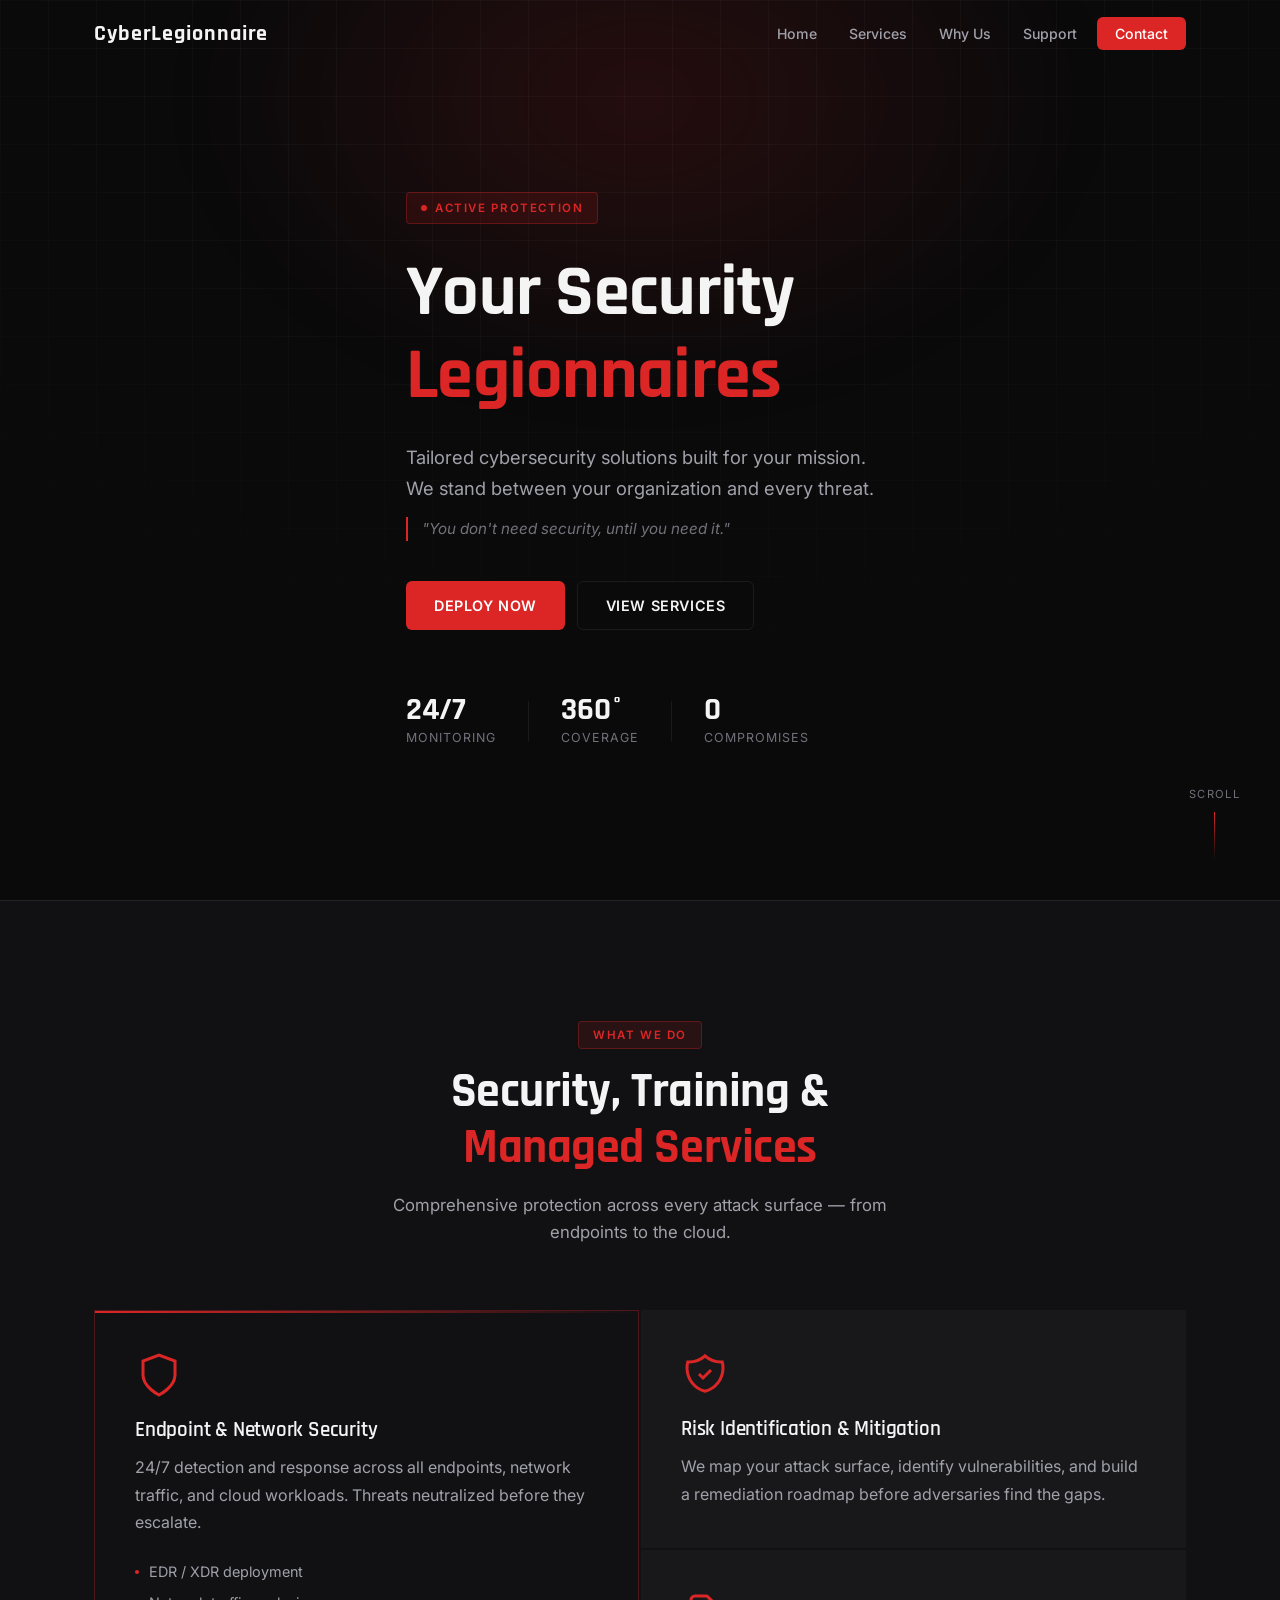
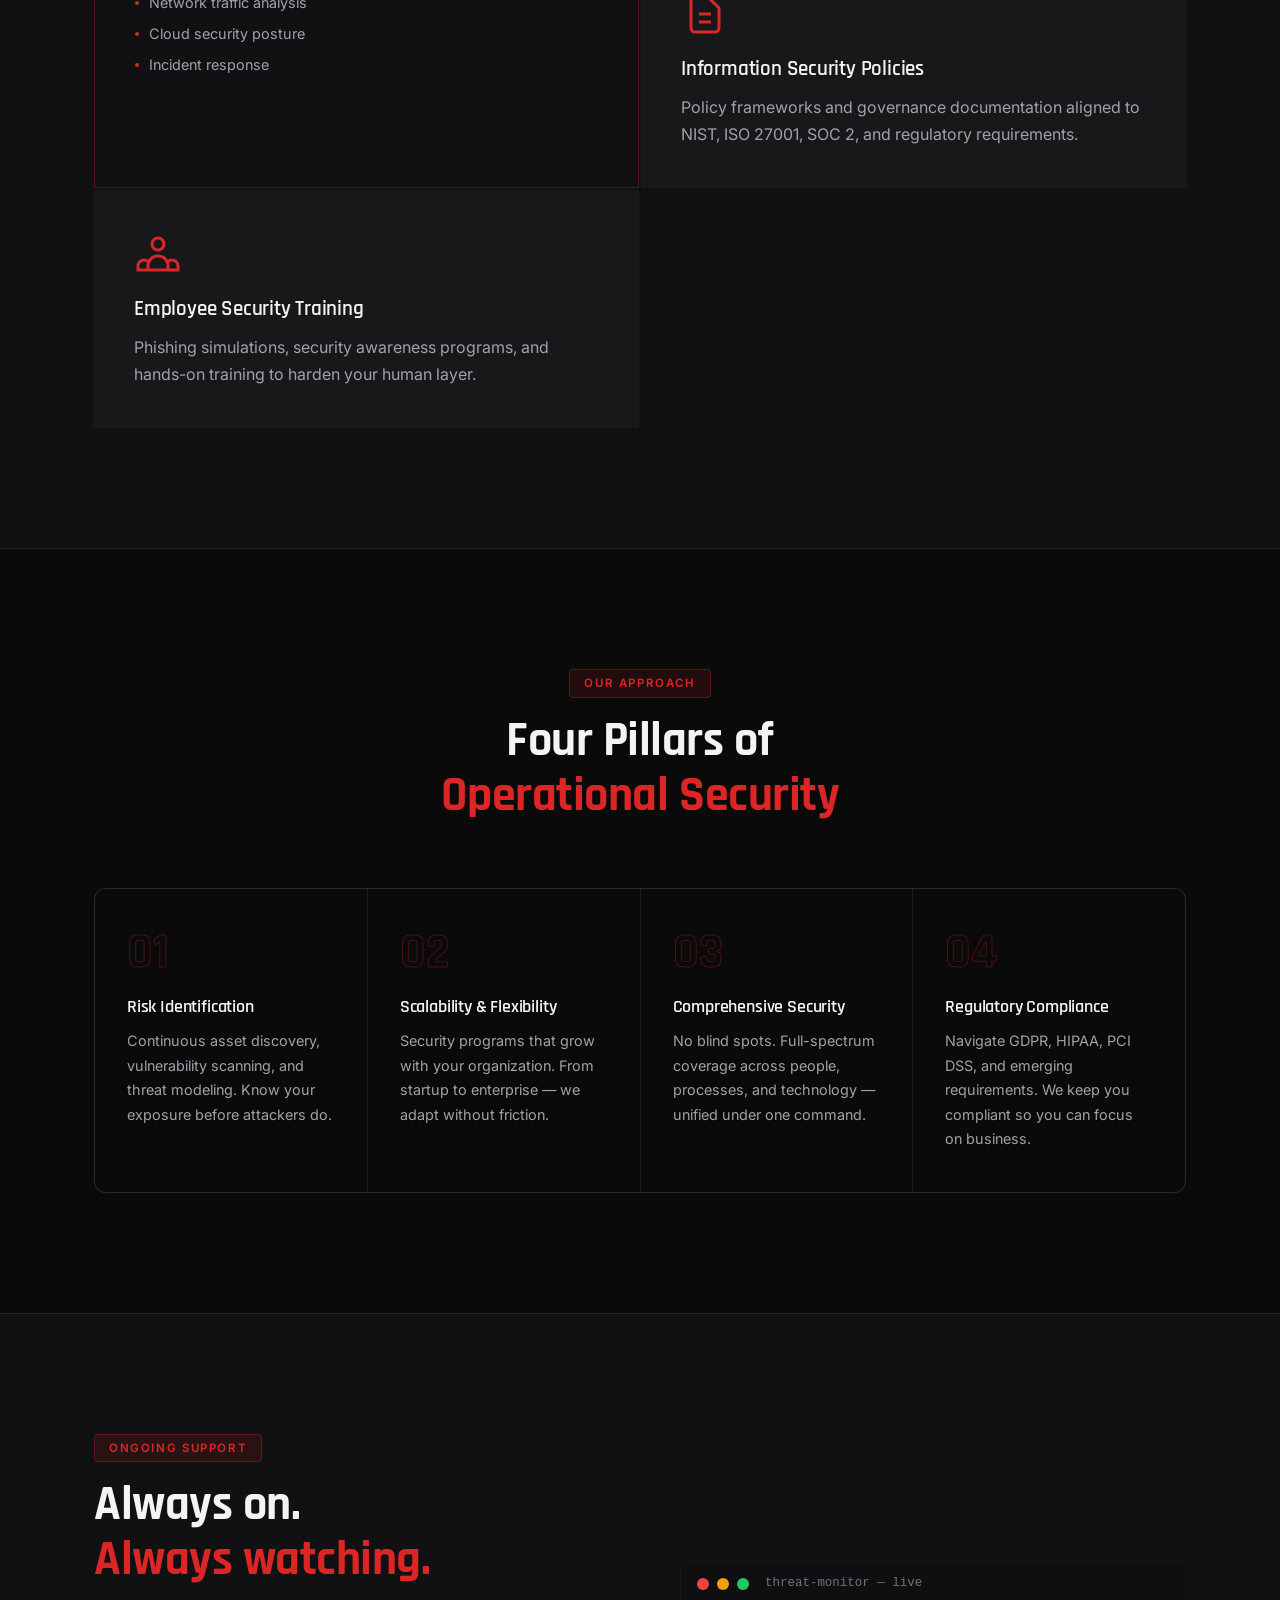
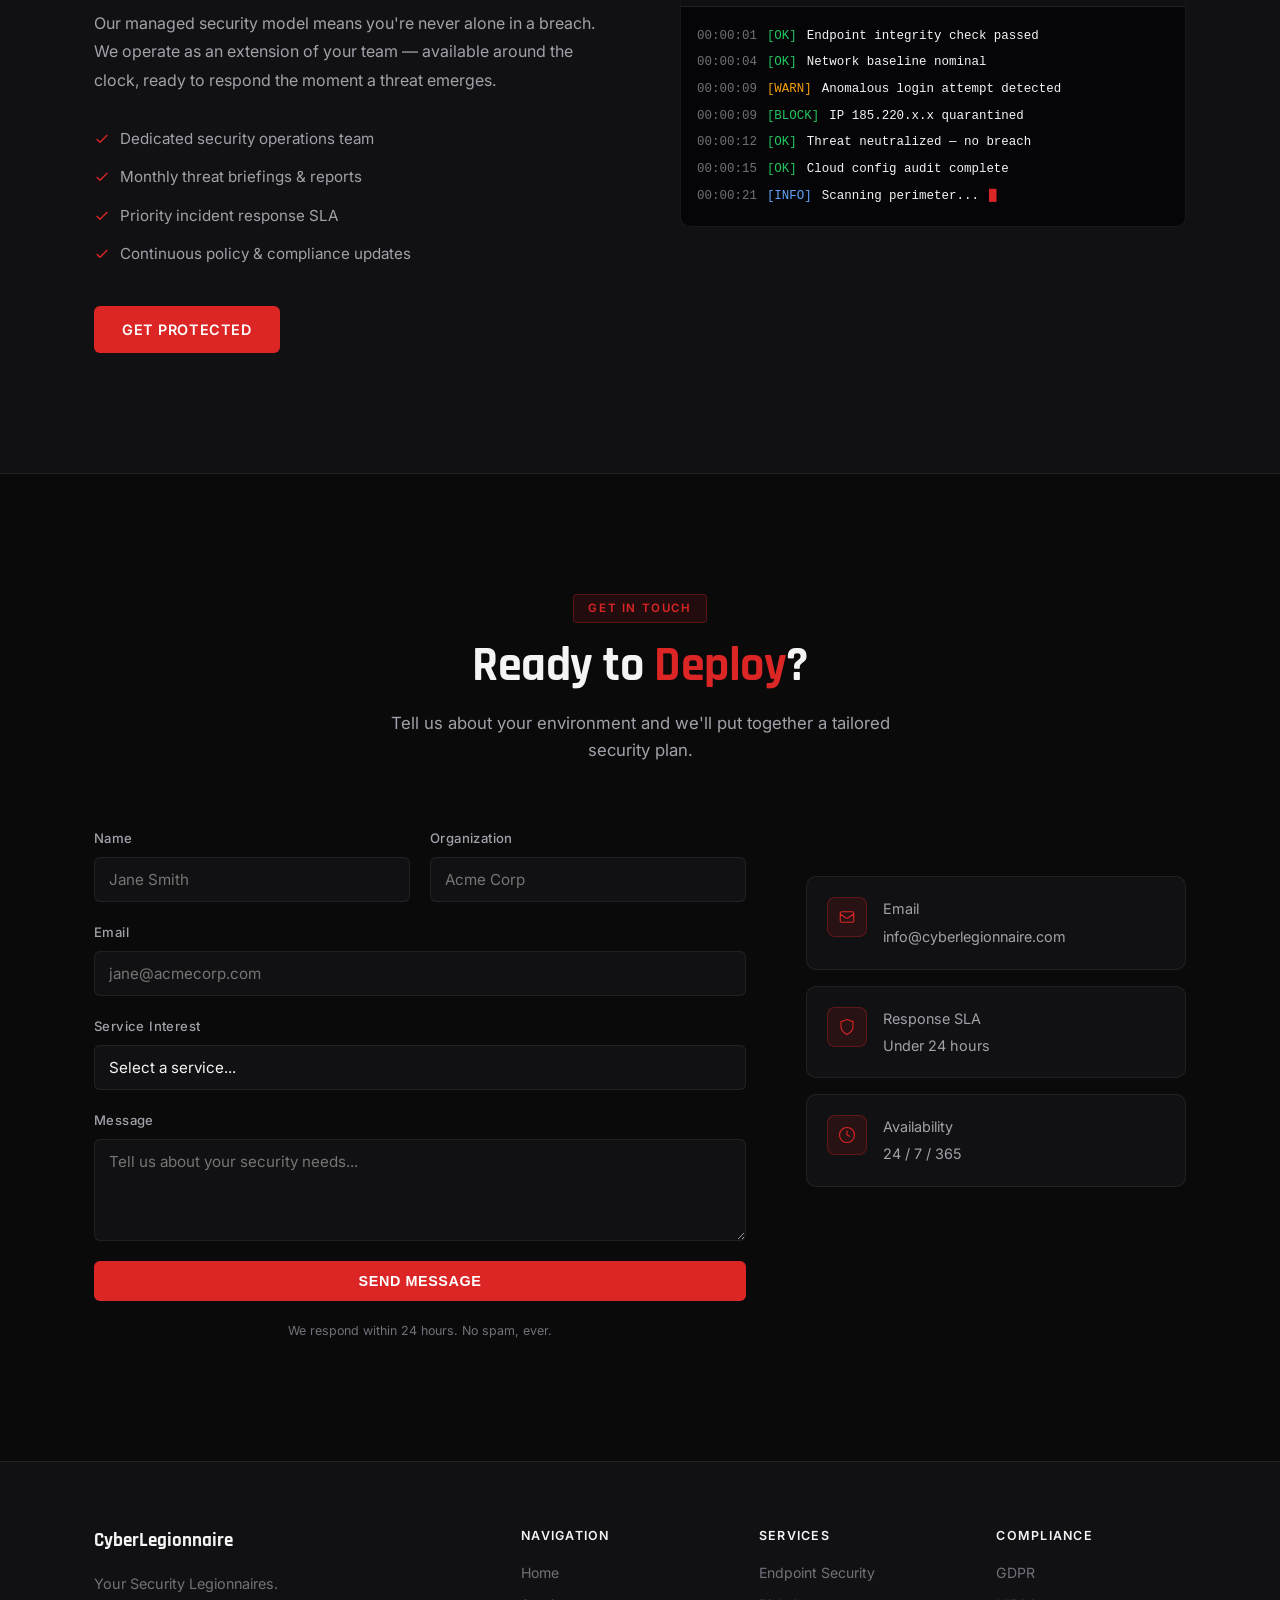
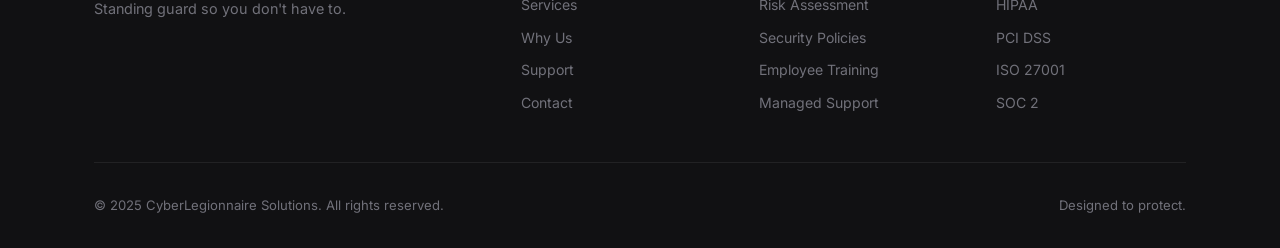
==== index.html @ ddee8b8b "Initial build — CyberLegionnaire static site Dark tactical theme, all original sections (hero, servi" ====
<!DOCTYPE html>
<html lang="en">
<head>
  <meta charset="UTF-8" />
  <meta name="viewport" content="width=device-width, initial-scale=1.0" />
  <title>CyberLegionnaire — Security, Training & Managed Services</title>
  <meta name="description" content="You don't need security, until you need it. CyberLegionnaire delivers 24/7 endpoint, network & cloud security, risk identification, and employee training." />
  <link rel="stylesheet" href="style.css" />
  <link rel="preconnect" href="https://fonts.googleapis.com" />
  <link rel="preconnect" href="https://fonts.gstatic.com" crossorigin />
  <link href="https://fonts.googleapis.com/css2?family=Inter:wght@300;400;500;600;700&family=Rajdhani:wght@500;600;700&display=swap" rel="stylesheet" />
</head>
<body>

  <!-- NAV -->
  <nav class="nav" id="nav">
    <div class="nav-inner">
      <a href="#home" class="nav-logo">
        <img src="https://cyberlegionnaire.com/agrobiho/2024/03/cyberlegionnaire_logo_text.png"
             alt="CyberLegionnaire"
             onerror="this.style.display='none';this.nextElementSibling.style.display='block'" />
        <span class="nav-logo-fallback">CyberLegionnaire</span>
      </a>
      <button class="nav-toggle" id="navToggle" aria-label="Toggle menu">
        <span></span><span></span><span></span>
      </button>
      <ul class="nav-links" id="navLinks">
        <li><a href="#home">Home</a></li>
        <li><a href="#services">Services</a></li>
        <li><a href="#pillars">Why Us</a></li>
        <li><a href="#support">Support</a></li>
        <li><a href="#contact" class="nav-cta">Contact</a></li>
      </ul>
    </div>
  </nav>

  <!-- HERO -->
  <section class="hero" id="home">
    <div class="hero-bg">
      <div class="hero-grid"></div>
      <div class="hero-glow"></div>
    </div>
    <div class="container">
      <div class="hero-content">
        <div class="hero-badge">
          <span class="badge-dot"></span>
          ACTIVE PROTECTION
        </div>
        <h1 class="hero-title">Your Security<br /><span class="text-red">Legionnaires</span></h1>
        <p class="hero-sub">
          Tailored cybersecurity solutions built for your mission.<br />
          We stand between your organization and every threat.
        </p>
        <p class="hero-tagline">"You don't need security, until you need it."</p>
        <div class="hero-actions">
          <a href="#contact" class="btn btn-primary">Deploy Now</a>
          <a href="#services" class="btn btn-ghost">View Services</a>
        </div>
        <div class="hero-stats">
          <div class="stat">
            <span class="stat-num">24/7</span>
            <span class="stat-label">Monitoring</span>
          </div>
          <div class="stat-divider"></div>
          <div class="stat">
            <span class="stat-num">360°</span>
            <span class="stat-label">Coverage</span>
          </div>
          <div class="stat-divider"></div>
          <div class="stat">
            <span class="stat-num">0</span>
            <span class="stat-label">Compromises</span>
          </div>
        </div>
      </div>
    </div>
    <div class="hero-scroll-hint">
      <span>Scroll</span>
      <div class="scroll-line"></div>
    </div>
  </section>

  <!-- SERVICES -->
  <section class="services" id="services">
    <div class="container">
      <div class="section-header">
        <span class="section-label">What We Do</span>
        <h2>Security, Training &<br /><span class="text-red">Managed Services</span></h2>
        <p>Comprehensive protection across every attack surface — from endpoints to the cloud.</p>
      </div>
      <div class="services-grid">
        <div class="service-card featured">
          <div class="service-icon">
            <svg viewBox="0 0 24 24" fill="none" stroke="currentColor" stroke-width="1.5">
              <path d="M12 22s8-4 8-10V5l-8-3-8 3v7c0 6 8 10 8 10z"/>
            </svg>
          </div>
          <h3>Endpoint & Network Security</h3>
          <p>24/7 detection and response across all endpoints, network traffic, and cloud workloads. Threats neutralized before they escalate.</p>
          <ul class="service-features">
            <li>EDR / XDR deployment</li>
            <li>Network traffic analysis</li>
            <li>Cloud security posture</li>
            <li>Incident response</li>
          </ul>
        </div>
        <div class="service-card">
          <div class="service-icon">
            <svg viewBox="0 0 24 24" fill="none" stroke="currentColor" stroke-width="1.5">
              <path d="M9 12l2 2 4-4m5.618-4.016A11.955 11.955 0 0112 2.944a11.955 11.955 0 01-8.618 3.04A12.02 12.02 0 003 9c0 5.591 3.824 10.29 9 11.622 5.176-1.332 9-6.03 9-11.622 0-1.042-.133-2.052-.382-3.016z"/>
            </svg>
          </div>
          <h3>Risk Identification & Mitigation</h3>
          <p>We map your attack surface, identify vulnerabilities, and build a remediation roadmap before adversaries find the gaps.</p>
        </div>
        <div class="service-card">
          <div class="service-icon">
            <svg viewBox="0 0 24 24" fill="none" stroke="currentColor" stroke-width="1.5">
              <path d="M9 12h6m-6 4h6m2 5H7a2 2 0 01-2-2V5a2 2 0 012-2h5.586a1 1 0 01.707.293l5.414 5.414a1 1 0 01.293.707V19a2 2 0 01-2 2z"/>
            </svg>
          </div>
          <h3>Information Security Policies</h3>
          <p>Policy frameworks and governance documentation aligned to NIST, ISO 27001, SOC 2, and regulatory requirements.</p>
        </div>
        <div class="service-card">
          <div class="service-icon">
            <svg viewBox="0 0 24 24" fill="none" stroke="currentColor" stroke-width="1.5">
              <path d="M17 20h5v-2a3 3 0 00-5.356-1.857M17 20H7m10 0v-2c0-.656-.126-1.283-.356-1.857M7 20H2v-2a3 3 0 015.356-1.857M7 20v-2c0-.656.126-1.283.356-1.857m0 0a5.002 5.002 0 019.288 0M15 7a3 3 0 11-6 0 3 3 0 016 0z"/>
            </svg>
          </div>
          <h3>Employee Security Training</h3>
          <p>Phishing simulations, security awareness programs, and hands-on training to harden your human layer.</p>
        </div>
      </div>
    </div>
  </section>

  <!-- PILLARS -->
  <section class="pillars" id="pillars">
    <div class="container">
      <div class="section-header">
        <span class="section-label">Our Approach</span>
        <h2>Four Pillars of<br /><span class="text-red">Operational Security</span></h2>
      </div>
      <div class="pillars-grid">
        <div class="pillar">
          <div class="pillar-num">01</div>
          <h3>Risk Identification</h3>
          <p>Continuous asset discovery, vulnerability scanning, and threat modeling. Know your exposure before attackers do.</p>
        </div>
        <div class="pillar">
          <div class="pillar-num">02</div>
          <h3>Scalability & Flexibility</h3>
          <p>Security programs that grow with your organization. From startup to enterprise — we adapt without friction.</p>
        </div>
        <div class="pillar">
          <div class="pillar-num">03</div>
          <h3>Comprehensive Security</h3>
          <p>No blind spots. Full-spectrum coverage across people, processes, and technology — unified under one command.</p>
        </div>
        <div class="pillar">
          <div class="pillar-num">04</div>
          <h3>Regulatory Compliance</h3>
          <p>Navigate GDPR, HIPAA, PCI DSS, and emerging requirements. We keep you compliant so you can focus on business.</p>
        </div>
      </div>
    </div>
  </section>

  <!-- ONGOING SUPPORT -->
  <section class="support" id="support">
    <div class="container">
      <div class="support-inner">
        <div class="support-text">
          <span class="section-label">Ongoing Support</span>
          <h2>Always on.<br /><span class="text-red">Always watching.</span></h2>
          <p>Our managed security model means you're never alone in a breach. We operate as an extension of your team — available around the clock, ready to respond the moment a threat emerges.</p>
          <ul class="support-list">
            <li>
              <svg viewBox="0 0 24 24" fill="none" stroke="currentColor" stroke-width="2"><polyline points="20 6 9 17 4 12"/></svg>
              Dedicated security operations team
            </li>
            <li>
              <svg viewBox="0 0 24 24" fill="none" stroke="currentColor" stroke-width="2"><polyline points="20 6 9 17 4 12"/></svg>
              Monthly threat briefings & reports
            </li>
            <li>
              <svg viewBox="0 0 24 24" fill="none" stroke="currentColor" stroke-width="2"><polyline points="20 6 9 17 4 12"/></svg>
              Priority incident response SLA
            </li>
            <li>
              <svg viewBox="0 0 24 24" fill="none" stroke="currentColor" stroke-width="2"><polyline points="20 6 9 17 4 12"/></svg>
              Continuous policy & compliance updates
            </li>
          </ul>
          <a href="#contact" class="btn btn-primary">Get Protected</a>
        </div>
        <div class="support-visual">
          <div class="terminal">
            <div class="terminal-bar">
              <span class="t-dot red"></span>
              <span class="t-dot yellow"></span>
              <span class="t-dot green"></span>
              <span class="t-title">threat-monitor — live</span>
            </div>
            <div class="terminal-body">
              <div class="t-line"><span class="t-time">00:00:01</span> <span class="t-ok">[OK]</span> Endpoint integrity check passed</div>
              <div class="t-line"><span class="t-time">00:00:04</span> <span class="t-ok">[OK]</span> Network baseline nominal</div>
              <div class="t-line"><span class="t-time">00:00:09</span> <span class="t-warn">[WARN]</span> Anomalous login attempt detected</div>
              <div class="t-line"><span class="t-time">00:00:09</span> <span class="t-ok">[BLOCK]</span> IP 185.220.x.x quarantined</div>
              <div class="t-line"><span class="t-time">00:00:12</span> <span class="t-ok">[OK]</span> Threat neutralized — no breach</div>
              <div class="t-line"><span class="t-time">00:00:15</span> <span class="t-ok">[OK]</span> Cloud config audit complete</div>
              <div class="t-line"><span class="t-time">00:00:21</span> <span class="t-info">[INFO]</span> Scanning perimeter... <span class="cursor">█</span></div>
            </div>
          </div>
        </div>
      </div>
    </div>
  </section>

  <!-- CONTACT -->
  <section class="contact" id="contact">
    <div class="container">
      <div class="section-header">
        <span class="section-label">Get In Touch</span>
        <h2>Ready to <span class="text-red">Deploy</span>?</h2>
        <p>Tell us about your environment and we'll put together a tailored security plan.</p>
      </div>
      <div class="contact-inner">
        <form class="contact-form" id="contactForm">
          <div class="form-row">
            <div class="form-group">
              <label for="name">Name</label>
              <input type="text" id="name" name="name" placeholder="Jane Smith" required />
            </div>
            <div class="form-group">
              <label for="org">Organization</label>
              <input type="text" id="org" name="org" placeholder="Acme Corp" />
            </div>
          </div>
          <div class="form-group">
            <label for="email">Email</label>
            <input type="email" id="email" name="email" placeholder="jane@acmecorp.com" required />
          </div>
          <div class="form-group">
            <label for="service">Service Interest</label>
            <select id="service" name="service">
              <option value="">Select a service...</option>
              <option>Endpoint & Network Security</option>
              <option>Risk Assessment</option>
              <option>Security Policies</option>
              <option>Employee Training</option>
              <option>Ongoing Managed Support</option>
              <option>Full Program</option>
            </select>
          </div>
          <div class="form-group">
            <label for="message">Message</label>
            <textarea id="message" name="message" rows="4" placeholder="Tell us about your security needs..."></textarea>
          </div>
          <button type="submit" class="btn btn-primary btn-full">Send Message</button>
          <p class="form-note">We respond within 24 hours. No spam, ever.</p>
        </form>
        <div class="contact-info">
          <div class="info-card">
            <div class="info-icon">
              <svg viewBox="0 0 24 24" fill="none" stroke="currentColor" stroke-width="1.5">
                <path d="M3 8l7.89 5.26a2 2 0 002.22 0L21 8M5 19h14a2 2 0 002-2V7a2 2 0 00-2-2H5a2 2 0 00-2 2v10a2 2 0 002 2z"/>
              </svg>
            </div>
            <div>
              <p class="info-label">Email</p>
              <a href="mailto:info@cyberlegionnaire.com">info@cyberlegionnaire.com</a>
            </div>
          </div>
          <div class="info-card">
            <div class="info-icon">
              <svg viewBox="0 0 24 24" fill="none" stroke="currentColor" stroke-width="1.5">
                <path d="M12 22s8-4 8-10V5l-8-3-8 3v7c0 6 8 10 8 10z"/>
              </svg>
            </div>
            <div>
              <p class="info-label">Response SLA</p>
              <p>Under 24 hours</p>
            </div>
          </div>
          <div class="info-card">
            <div class="info-icon">
              <svg viewBox="0 0 24 24" fill="none" stroke="currentColor" stroke-width="1.5">
                <circle cx="12" cy="12" r="10"/>
                <polyline points="12 6 12 12 16 14"/>
              </svg>
            </div>
            <div>
              <p class="info-label">Availability</p>
              <p>24 / 7 / 365</p>
            </div>
          </div>
        </div>
      </div>
    </div>
  </section>

  <!-- FOOTER -->
  <footer class="footer">
    <div class="container">
      <div class="footer-inner">
        <div class="footer-brand">
          <img src="https://cyberlegionnaire.com/agrobiho/2024/03/cyberlegionnaire_logo_text.png"
               alt="CyberLegionnaire"
               onerror="this.style.display='none';this.nextElementSibling.style.display='block'" />
          <span class="footer-logo-fallback">CyberLegionnaire</span>
          <p>Your Security Legionnaires.<br />Standing guard so you don't have to.</p>
        </div>
        <div class="footer-links">
          <h4>Navigation</h4>
          <ul>
            <li><a href="#home">Home</a></li>
            <li><a href="#services">Services</a></li>
            <li><a href="#pillars">Why Us</a></li>
            <li><a href="#support">Support</a></li>
            <li><a href="#contact">Contact</a></li>
          </ul>
        </div>
        <div class="footer-links">
          <h4>Services</h4>
          <ul>
            <li><a href="#services">Endpoint Security</a></li>
            <li><a href="#services">Risk Assessment</a></li>
            <li><a href="#services">Security Policies</a></li>
            <li><a href="#services">Employee Training</a></li>
            <li><a href="#support">Managed Support</a></li>
          </ul>
        </div>
        <div class="footer-links">
          <h4>Compliance</h4>
          <ul>
            <li>GDPR</li>
            <li>HIPAA</li>
            <li>PCI DSS</li>
            <li>ISO 27001</li>
            <li>SOC 2</li>
          </ul>
        </div>
      </div>
      <div class="footer-bottom">
        <p>© 2025 CyberLegionnaire Solutions. All rights reserved.</p>
        <p>Designed to protect.</p>
      </div>
    </div>
  </footer>

  <script src="main.js"></script>
</body>
</html>
---- style.css ----
/* ── Reset & Base ───────────────────────────────────────────────────────── */
*, *::before, *::after { box-sizing: border-box; margin: 0; padding: 0; }

:root {
  --red:       #dc2626;
  --red-dark:  #b91c1c;
  --red-dim:   rgba(220, 38, 38, 0.12);
  --bg:        #0a0a0b;
  --bg-2:      #111113;
  --bg-3:      #18181b;
  --border:    rgba(255,255,255,0.07);
  --border-red:rgba(220,38,38,0.3);
  --text:      #f4f4f5;
  --text-2:    #a1a1aa;
  --text-3:    #71717a;
  --font-body: 'Inter', system-ui, sans-serif;
  --font-head: 'Rajdhani', 'Inter', sans-serif;
}

html { scroll-behavior: smooth; }

body {
  background: var(--bg);
  color: var(--text);
  font-family: var(--font-body);
  font-size: 16px;
  line-height: 1.6;
  overflow-x: hidden;
}

.container {
  max-width: 1140px;
  margin: 0 auto;
  padding: 0 24px;
}

.text-red { color: var(--red); }

/* ── Typography ─────────────────────────────────────────────────────────── */
h1, h2, h3 { font-family: var(--font-head); line-height: 1.15; font-weight: 700; letter-spacing: -0.01em; }
h1 { font-size: clamp(2.6rem, 6vw, 4.5rem); }
h2 { font-size: clamp(2rem, 4vw, 3rem); }
h3 { font-size: 1.3rem; font-weight: 600; }

a { color: inherit; text-decoration: none; }

/* ── Buttons ────────────────────────────────────────────────────────────── */
.btn {
  display: inline-flex;
  align-items: center;
  gap: 8px;
  padding: 12px 28px;
  border-radius: 6px;
  font-size: 0.9rem;
  font-weight: 600;
  letter-spacing: 0.04em;
  text-transform: uppercase;
  cursor: pointer;
  border: none;
  transition: all 0.2s ease;
  white-space: nowrap;
}
.btn-primary {
  background: var(--red);
  color: #fff;
}
.btn-primary:hover {
  background: var(--red-dark);
  transform: translateY(-1px);
  box-shadow: 0 8px 24px rgba(220,38,38,0.35);
}
.btn-ghost {
  background: transparent;
  color: var(--text);
  border: 1px solid var(--border);
}
.btn-ghost:hover {
  border-color: var(--red);
  color: var(--red);
}
.btn-full { width: 100%; justify-content: center; }

/* ── Section Helpers ────────────────────────────────────────────────────── */
.section-header {
  text-align: center;
  margin-bottom: 64px;
}
.section-header p {
  color: var(--text-2);
  max-width: 520px;
  margin: 16px auto 0;
  font-size: 1.05rem;
}
.section-label {
  display: inline-block;
  font-size: 0.72rem;
  font-weight: 600;
  letter-spacing: 0.14em;
  text-transform: uppercase;
  color: var(--red);
  background: var(--red-dim);
  border: 1px solid var(--border-red);
  padding: 4px 14px;
  border-radius: 4px;
  margin-bottom: 16px;
}

/* ── NAV ────────────────────────────────────────────────────────────────── */
.nav {
  position: fixed;
  top: 0; left: 0; right: 0;
  z-index: 100;
  padding: 0;
  transition: background 0.3s, box-shadow 0.3s;
}
.nav.scrolled {
  background: rgba(10,10,11,0.92);
  backdrop-filter: blur(16px);
  box-shadow: 0 1px 0 var(--border);
}
.nav-inner {
  max-width: 1140px;
  margin: 0 auto;
  padding: 0 24px;
  height: 68px;
  display: flex;
  align-items: center;
  justify-content: space-between;
  gap: 32px;
}
.nav-logo img {
  height: 36px;
  display: block;
}
.nav-logo-fallback {
  display: none;
  font-family: var(--font-head);
  font-size: 1.4rem;
  font-weight: 700;
  letter-spacing: 0.04em;
  color: var(--text);
}
.nav-links {
  display: flex;
  align-items: center;
  gap: 8px;
  list-style: none;
}
.nav-links a {
  font-size: 0.88rem;
  font-weight: 500;
  color: var(--text-2);
  padding: 8px 12px;
  border-radius: 6px;
  transition: color 0.2s;
}
.nav-links a:hover { color: var(--text); }
.nav-links .nav-cta {
  background: var(--red);
  color: #fff;
  padding: 8px 18px;
  border-radius: 6px;
}
.nav-links .nav-cta:hover { background: var(--red-dark); }
.nav-toggle {
  display: none;
  flex-direction: column;
  gap: 5px;
  background: none;
  border: none;
  cursor: pointer;
  padding: 4px;
}
.nav-toggle span {
  display: block;
  width: 22px; height: 2px;
  background: var(--text);
  border-radius: 2px;
  transition: all 0.2s;
}

/* ── HERO ───────────────────────────────────────────────────────────────── */
.hero {
  position: relative;
  min-height: 100vh;
  display: flex;
  align-items: center;
  padding: 140px 0 100px;
  overflow: hidden;
}
.hero-bg {
  position: absolute;
  inset: 0;
  pointer-events: none;
}
.hero-grid {
  position: absolute;
  inset: 0;
  background-image:
    linear-gradient(rgba(255,255,255,0.03) 1px, transparent 1px),
    linear-gradient(90deg, rgba(255,255,255,0.03) 1px, transparent 1px);
  background-size: 48px 48px;
  mask-image: radial-gradient(ellipse 80% 80% at 50% 0%, black 40%, transparent 100%);
}
.hero-glow {
  position: absolute;
  top: -200px; left: 50%;
  transform: translateX(-50%);
  width: 900px; height: 600px;
  background: radial-gradient(ellipse, rgba(220,38,38,0.14) 0%, transparent 70%);
  filter: blur(40px);
}
.hero-content {
  position: relative;
  z-index: 1;
  max-width: 720px;
}
.hero-badge {
  display: inline-flex;
  align-items: center;
  gap: 8px;
  font-size: 0.72rem;
  font-weight: 600;
  letter-spacing: 0.14em;
  text-transform: uppercase;
  color: var(--red);
  background: var(--red-dim);
  border: 1px solid var(--border-red);
  padding: 6px 14px;
  border-radius: 4px;
  margin-bottom: 28px;
}
.badge-dot {
  width: 6px; height: 6px;
  border-radius: 50%;
  background: var(--red);
  animation: pulse 1.8s ease infinite;
}
@keyframes pulse {
  0%, 100% { opacity: 1; transform: scale(1); }
  50%       { opacity: 0.5; transform: scale(0.8); }
}
.hero-title { margin-bottom: 24px; }
.hero-sub {
  font-size: 1.15rem;
  color: var(--text-2);
  margin-bottom: 12px;
  line-height: 1.7;
}
.hero-tagline {
  font-style: italic;
  color: var(--text-3);
  font-size: 0.95rem;
  margin-bottom: 40px;
  padding-left: 14px;
  border-left: 2px solid var(--red);
}
.hero-actions {
  display: flex;
  gap: 12px;
  margin-bottom: 64px;
  flex-wrap: wrap;
}
.hero-stats {
  display: flex;
  align-items: center;
  gap: 32px;
}
.stat { display: flex; flex-direction: column; gap: 2px; }
.stat-num {
  font-family: var(--font-head);
  font-size: 2rem;
  font-weight: 700;
  color: var(--text);
  line-height: 1;
}
.stat-label { font-size: 0.78rem; color: var(--text-3); text-transform: uppercase; letter-spacing: 0.08em; }
.stat-divider { width: 1px; height: 40px; background: var(--border); }
.hero-scroll-hint {
  position: absolute;
  bottom: 40px; right: 40px;
  display: flex;
  flex-direction: column;
  align-items: center;
  gap: 8px;
  color: var(--text-3);
  font-size: 0.7rem;
  letter-spacing: 0.12em;
  text-transform: uppercase;
}
.scroll-line {
  width: 1px; height: 48px;
  background: linear-gradient(var(--red), transparent);
}

/* ── SERVICES ───────────────────────────────────────────────────────────── */
.services {
  padding: 120px 0;
  background: var(--bg-2);
  border-top: 1px solid var(--border);
  border-bottom: 1px solid var(--border);
}
.services-grid {
  display: grid;
  grid-template-columns: repeat(2, 1fr);
  grid-template-rows: auto auto;
  gap: 2px;
}
.service-card {
  background: var(--bg-3);
  padding: 40px;
  transition: background 0.2s;
}
.service-card:hover { background: #1c1c1f; }
.service-card.featured {
  grid-row: 1 / 3;
  background: #111114;
  border: 1px solid var(--border-red);
  position: relative;
  overflow: hidden;
}
.service-card.featured::before {
  content: '';
  position: absolute;
  top: 0; left: 0; right: 0;
  height: 2px;
  background: linear-gradient(90deg, var(--red), transparent);
}
.service-icon {
  width: 48px; height: 48px;
  margin-bottom: 20px;
  color: var(--red);
}
.service-icon svg { width: 100%; height: 100%; }
.service-card h3 { margin-bottom: 12px; }
.service-card p { color: var(--text-2); line-height: 1.7; }
.service-features {
  list-style: none;
  margin-top: 24px;
  display: flex;
  flex-direction: column;
  gap: 8px;
}
.service-features li {
  display: flex;
  align-items: center;
  gap: 10px;
  font-size: 0.9rem;
  color: var(--text-2);
}
.service-features li::before {
  content: '';
  width: 4px; height: 4px;
  border-radius: 50%;
  background: var(--red);
  flex-shrink: 0;
}

/* ── PILLARS ────────────────────────────────────────────────────────────── */
.pillars {
  padding: 120px 0;
}
.pillars-grid {
  display: grid;
  grid-template-columns: repeat(4, 1fr);
  gap: 1px;
  background: var(--border);
  border: 1px solid var(--border);
  border-radius: 12px;
  overflow: hidden;
}
.pillar {
  background: var(--bg);
  padding: 40px 32px;
  transition: background 0.2s;
}
.pillar:hover { background: var(--bg-2); }
.pillar-num {
  font-family: var(--font-head);
  font-size: 3rem;
  font-weight: 700;
  color: var(--red-dim);
  line-height: 1;
  margin-bottom: 20px;
  -webkit-text-stroke: 1px var(--border-red);
  color: transparent;
}
.pillar h3 { margin-bottom: 12px; font-size: 1.1rem; }
.pillar p { color: var(--text-2); font-size: 0.9rem; line-height: 1.7; }

/* ── SUPPORT ────────────────────────────────────────────────────────────── */
.support {
  padding: 120px 0;
  background: var(--bg-2);
  border-top: 1px solid var(--border);
  border-bottom: 1px solid var(--border);
}
.support-inner {
  display: grid;
  grid-template-columns: 1fr 1fr;
  gap: 80px;
  align-items: center;
}
.support-text h2 { margin-bottom: 20px; }
.support-text p { color: var(--text-2); line-height: 1.8; margin-bottom: 32px; }
.support-list {
  list-style: none;
  display: flex;
  flex-direction: column;
  gap: 14px;
  margin-bottom: 40px;
}
.support-list li {
  display: flex;
  align-items: center;
  gap: 10px;
  font-size: 0.95rem;
  color: var(--text-2);
}
.support-list svg {
  width: 16px; height: 16px;
  color: var(--red);
  flex-shrink: 0;
}

/* Terminal */
.terminal {
  background: #050507;
  border: 1px solid var(--border);
  border-radius: 10px;
  overflow: hidden;
  font-family: 'Courier New', monospace;
}
.terminal-bar {
  display: flex;
  align-items: center;
  gap: 8px;
  padding: 12px 16px;
  background: #0f0f12;
  border-bottom: 1px solid var(--border);
}
.t-dot {
  width: 12px; height: 12px;
  border-radius: 50%;
}
.t-dot.red    { background: #ef4444; }
.t-dot.yellow { background: #f59e0b; }
.t-dot.green  { background: #22c55e; }
.t-title {
  margin-left: 8px;
  font-size: 0.78rem;
  color: var(--text-3);
}
.terminal-body {
  padding: 20px 16px;
  display: flex;
  flex-direction: column;
  gap: 8px;
}
.t-line { font-size: 0.78rem; display: flex; gap: 10px; line-height: 1.5; }
.t-time { color: var(--text-3); flex-shrink: 0; }
.t-ok   { color: #22c55e; flex-shrink: 0; }
.t-warn { color: #f59e0b; flex-shrink: 0; }
.t-info { color: #60a5fa; flex-shrink: 0; }
.cursor {
  animation: blink 1s step-end infinite;
  color: var(--red);
}
@keyframes blink { 0%, 100% { opacity: 1; } 50% { opacity: 0; } }

/* ── CONTACT ────────────────────────────────────────────────────────────── */
.contact { padding: 120px 0; }
.contact-inner {
  display: grid;
  grid-template-columns: 1fr 380px;
  gap: 60px;
  align-items: start;
}
.contact-form { display: flex; flex-direction: column; gap: 20px; }
.form-row { display: grid; grid-template-columns: 1fr 1fr; gap: 20px; }
.form-group { display: flex; flex-direction: column; gap: 8px; }
.form-group label {
  font-size: 0.82rem;
  font-weight: 500;
  color: var(--text-2);
  letter-spacing: 0.03em;
}
.form-group input,
.form-group select,
.form-group textarea {
  background: var(--bg-2);
  border: 1px solid var(--border);
  border-radius: 6px;
  padding: 12px 14px;
  color: var(--text);
  font-family: var(--font-body);
  font-size: 0.95rem;
  transition: border-color 0.2s;
  outline: none;
  width: 100%;
}
.form-group input:focus,
.form-group select:focus,
.form-group textarea:focus {
  border-color: var(--red);
}
.form-group select { appearance: none; cursor: pointer; }
.form-group textarea { resize: vertical; min-height: 100px; }
.form-note { font-size: 0.78rem; color: var(--text-3); text-align: center; }
.contact-info {
  display: flex;
  flex-direction: column;
  gap: 16px;
  padding-top: 48px;
}
.info-card {
  display: flex;
  align-items: flex-start;
  gap: 16px;
  background: var(--bg-2);
  border: 1px solid var(--border);
  border-radius: 10px;
  padding: 20px;
}
.info-icon {
  width: 40px; height: 40px;
  background: var(--red-dim);
  border: 1px solid var(--border-red);
  border-radius: 8px;
  display: flex; align-items: center; justify-content: center;
  flex-shrink: 0;
  color: var(--red);
}
.info-icon svg { width: 18px; height: 18px; }
.info-label { font-size: 0.78rem; color: var(--text-3); margin-bottom: 4px; }
.info-card a { color: var(--text-2); font-size: 0.9rem; }
.info-card a:hover { color: var(--red); }
.info-card p { color: var(--text-2); font-size: 0.9rem; }

/* ── FOOTER ─────────────────────────────────────────────────────────────── */
.footer {
  background: var(--bg-2);
  border-top: 1px solid var(--border);
  padding: 64px 0 32px;
}
.footer-inner {
  display: grid;
  grid-template-columns: 2fr 1fr 1fr 1fr;
  gap: 48px;
  margin-bottom: 48px;
}
.footer-brand img {
  height: 32px;
  margin-bottom: 16px;
  display: block;
}
.footer-logo-fallback {
  display: none;
  font-family: var(--font-head);
  font-size: 1.2rem;
  font-weight: 700;
  color: var(--text);
  margin-bottom: 16px;
}
.footer-brand p { color: var(--text-3); font-size: 0.9rem; line-height: 1.7; }
.footer-links h4 {
  font-size: 0.78rem;
  font-weight: 600;
  letter-spacing: 0.1em;
  text-transform: uppercase;
  color: var(--text);
  margin-bottom: 16px;
}
.footer-links ul { list-style: none; display: flex; flex-direction: column; gap: 10px; }
.footer-links li { font-size: 0.88rem; color: var(--text-3); }
.footer-links a { color: var(--text-3); transition: color 0.2s; }
.footer-links a:hover { color: var(--red); }
.footer-bottom {
  display: flex;
  justify-content: space-between;
  align-items: center;
  padding-top: 32px;
  border-top: 1px solid var(--border);
  font-size: 0.82rem;
  color: var(--text-3);
}

/* ── Responsive ─────────────────────────────────────────────────────────── */
@media (max-width: 1024px) {
  .pillars-grid { grid-template-columns: repeat(2, 1fr); }
  .footer-inner { grid-template-columns: 1fr 1fr; }
}

@media (max-width: 768px) {
  .nav-toggle { display: flex; }
  .nav-links {
    display: none;
    position: absolute;
    top: 68px; left: 0; right: 0;
    background: rgba(10,10,11,0.97);
    backdrop-filter: blur(16px);
    padding: 16px 24px 24px;
    flex-direction: column;
    gap: 4px;
    border-bottom: 1px solid var(--border);
  }
  .nav-links.open { display: flex; }
  .nav-links a { width: 100%; padding: 12px 16px; border-radius: 8px; }
  .nav-links .nav-cta { text-align: center; margin-top: 8px; }

  .hero { padding: 120px 0 80px; }
  .hero-stats { gap: 20px; }
  .stat-num { font-size: 1.5rem; }
  .hero-scroll-hint { display: none; }

  .services-grid { grid-template-columns: 1fr; }
  .service-card.featured { grid-row: auto; }

  .pillars-grid { grid-template-columns: 1fr; }

  .support-inner { grid-template-columns: 1fr; gap: 48px; }

  .contact-inner { grid-template-columns: 1fr; }
  .form-row { grid-template-columns: 1fr; }

  .footer-inner { grid-template-columns: 1fr 1fr; }
  .footer-bottom { flex-direction: column; gap: 8px; text-align: center; }
}

@media (max-width: 480px) {
  .hero-actions { flex-direction: column; }
  .btn { width: 100%; justify-content: center; }
  .footer-inner { grid-template-columns: 1fr; }
}
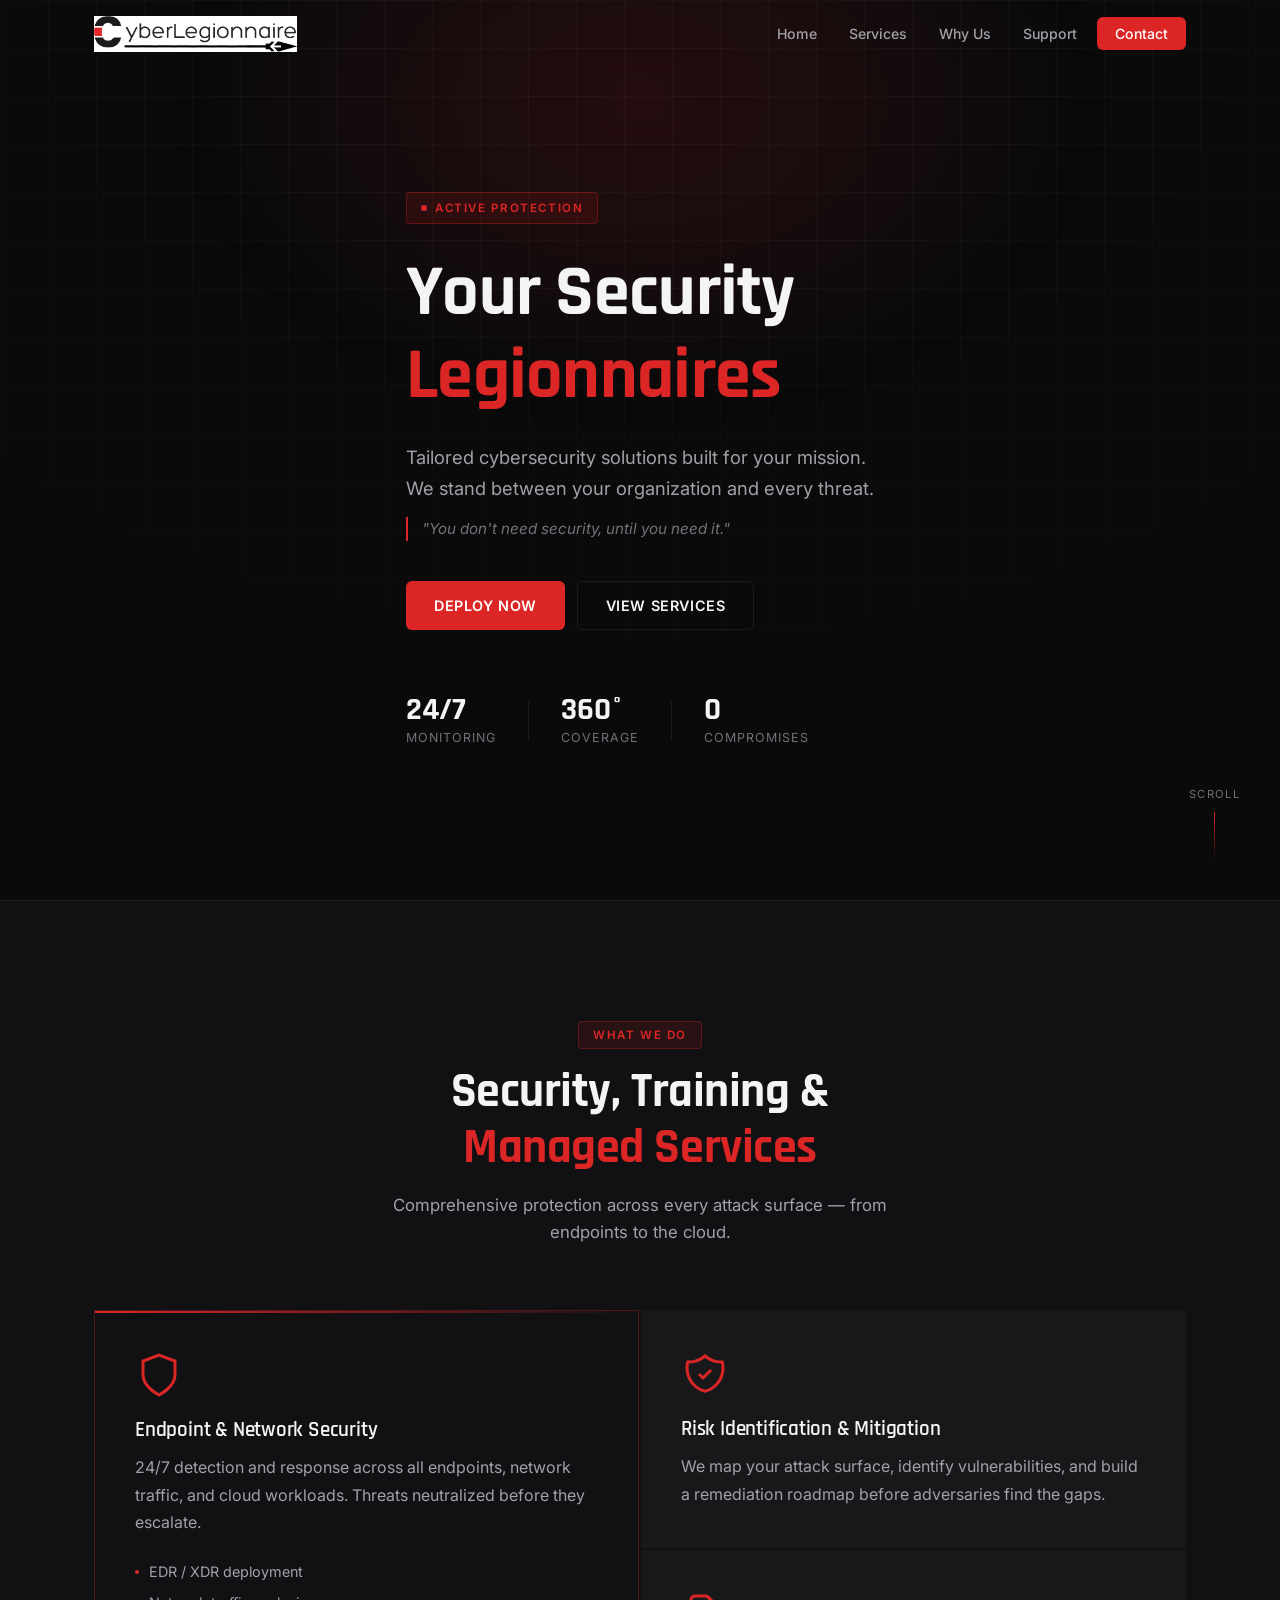
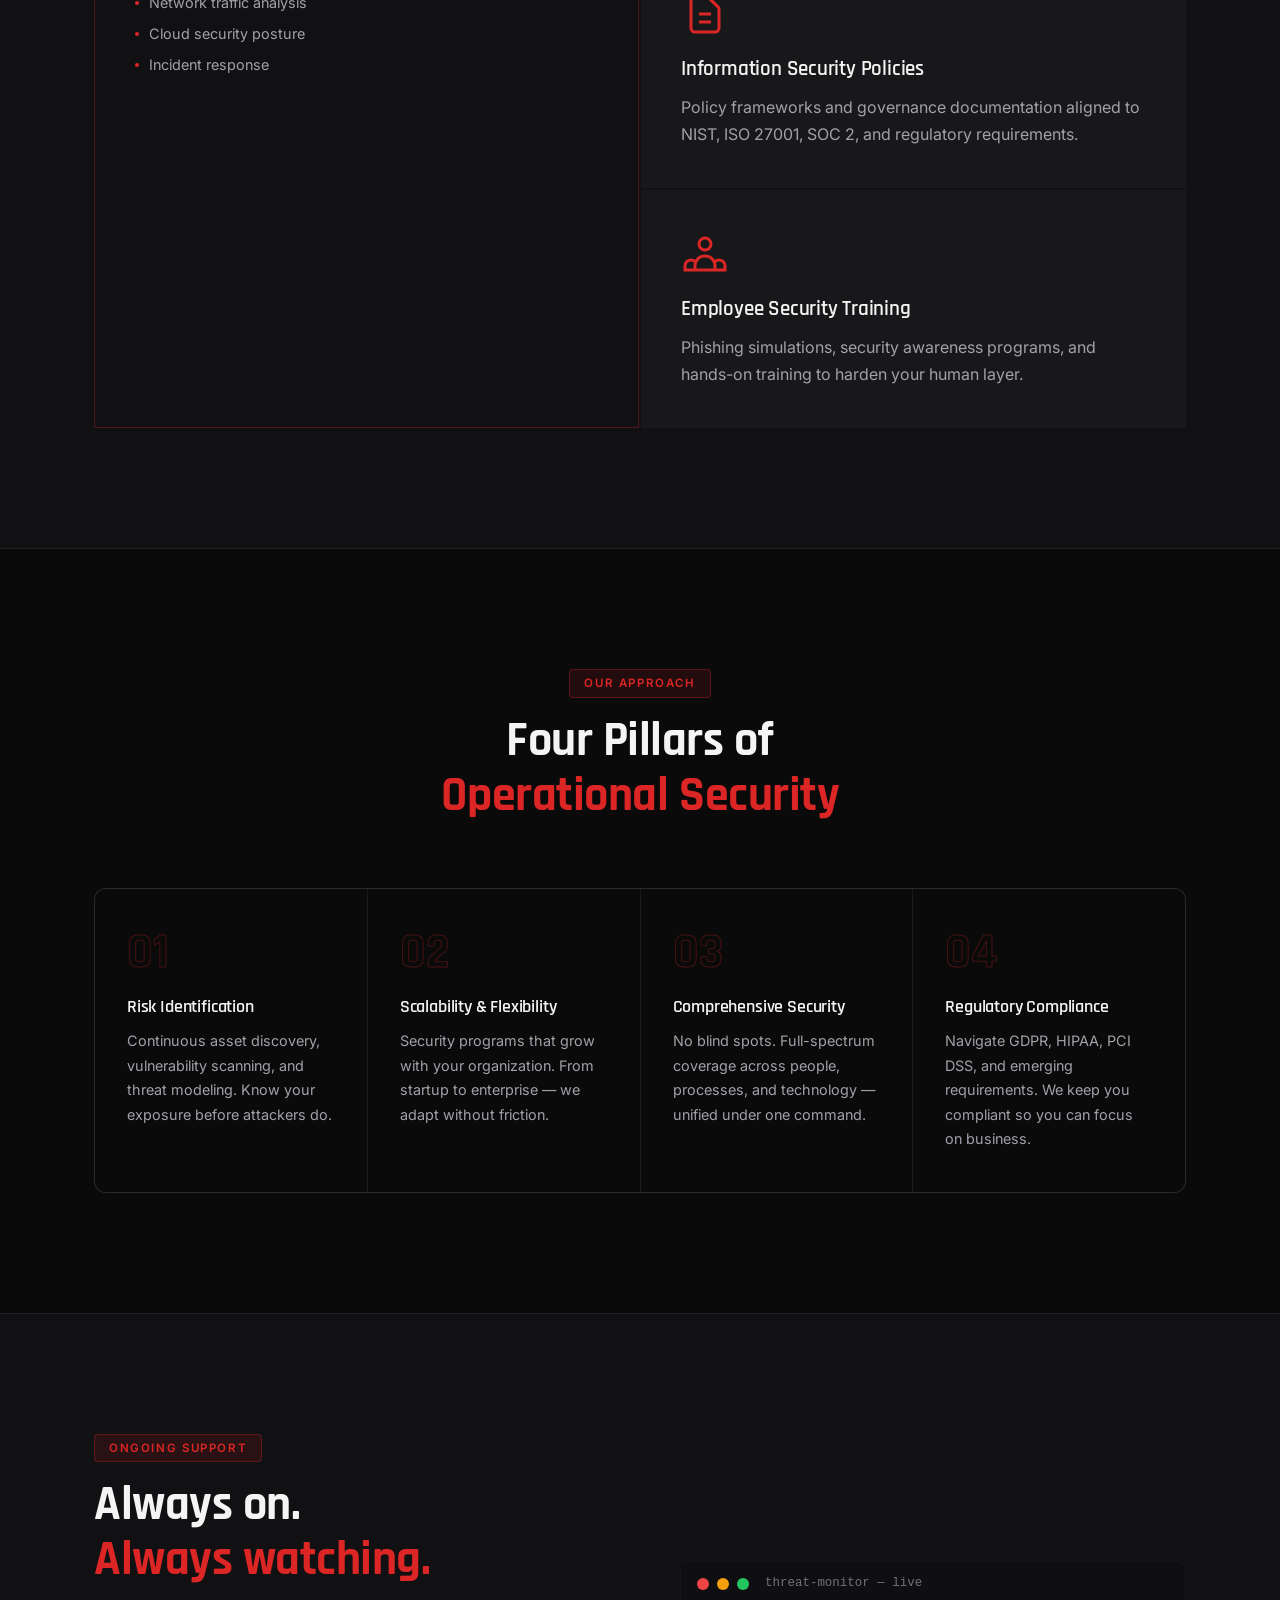
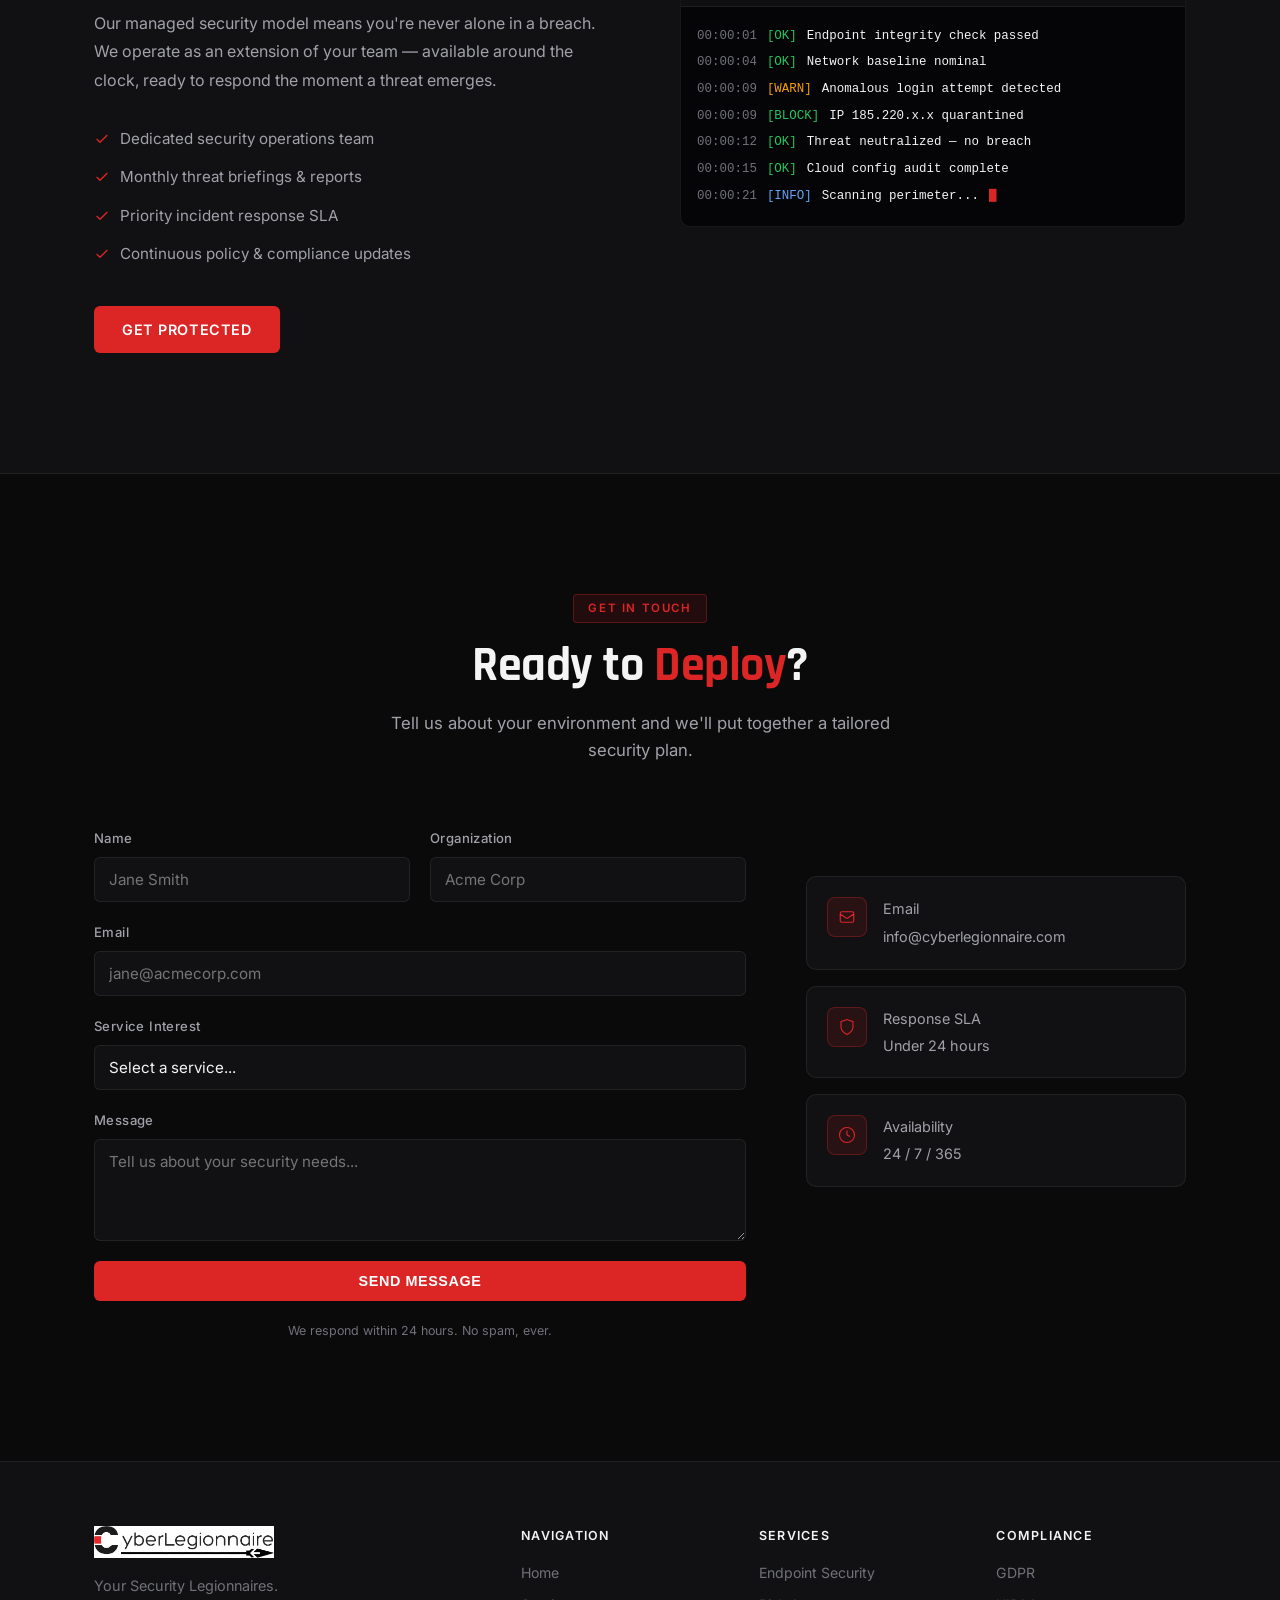
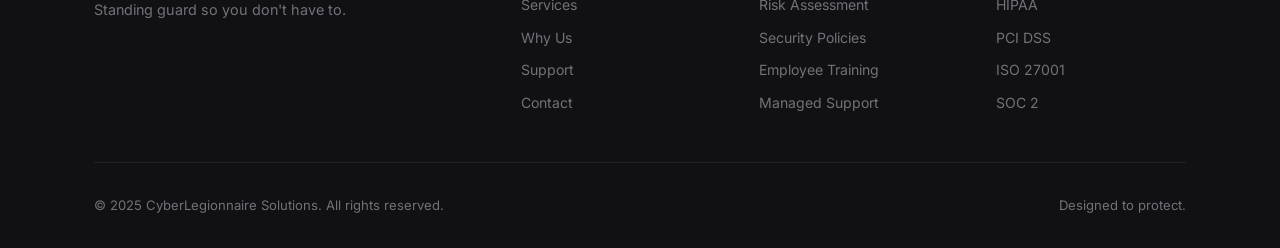
==== commit db39496f: "Fix logo (local webp) and services grid span Co-Authored-By: Claude Sonnet 4.6 <noreply@anthropic.co" ====
--- a/index.html
+++ b/index.html
@@ -16,10 +16,7 @@
   <nav class="nav" id="nav">
     <div class="nav-inner">
       <a href="#home" class="nav-logo">
-        <img src="https://cyberlegionnaire.com/agrobiho/2024/03/cyberlegionnaire_logo_text.png"
-             alt="CyberLegionnaire"
-             onerror="this.style.display='none';this.nextElementSibling.style.display='block'" />
-        <span class="nav-logo-fallback">CyberLegionnaire</span>
+        <img src="logo.webp" alt="CyberLegionnaire" />
       </a>
       <button class="nav-toggle" id="navToggle" aria-label="Toggle menu">
         <span></span><span></span><span></span>
@@ -306,10 +303,7 @@
     <div class="container">
       <div class="footer-inner">
         <div class="footer-brand">
-          <img src="https://cyberlegionnaire.com/agrobiho/2024/03/cyberlegionnaire_logo_text.png"
-               alt="CyberLegionnaire"
-               onerror="this.style.display='none';this.nextElementSibling.style.display='block'" />
-          <span class="footer-logo-fallback">CyberLegionnaire</span>
+          <img src="logo.webp" alt="CyberLegionnaire" />
           <p>Your Security Legionnaires.<br />Standing guard so you don't have to.</p>
         </div>
         <div class="footer-links">
--- a/style.css
+++ b/style.css
@@ -132,14 +132,6 @@
   height: 36px;
   display: block;
 }
-.nav-logo-fallback {
-  display: none;
-  font-family: var(--font-head);
-  font-size: 1.4rem;
-  font-weight: 700;
-  letter-spacing: 0.04em;
-  color: var(--text);
-}
 .nav-links {
   display: flex;
   align-items: center;
@@ -313,7 +305,7 @@
 }
 .service-card:hover { background: #1c1c1f; }
 .service-card.featured {
-  grid-row: 1 / 3;
+  grid-row: 1 / 4;
   background: #111114;
   border: 1px solid var(--border-red);
   position: relative;
@@ -553,14 +545,6 @@
   height: 32px;
   margin-bottom: 16px;
   display: block;
-}
-.footer-logo-fallback {
-  display: none;
-  font-family: var(--font-head);
-  font-size: 1.2rem;
-  font-weight: 700;
-  color: var(--text);
-  margin-bottom: 16px;
 }
 .footer-brand p { color: var(--text-3); font-size: 0.9rem; line-height: 1.7; }
 .footer-links h4 {
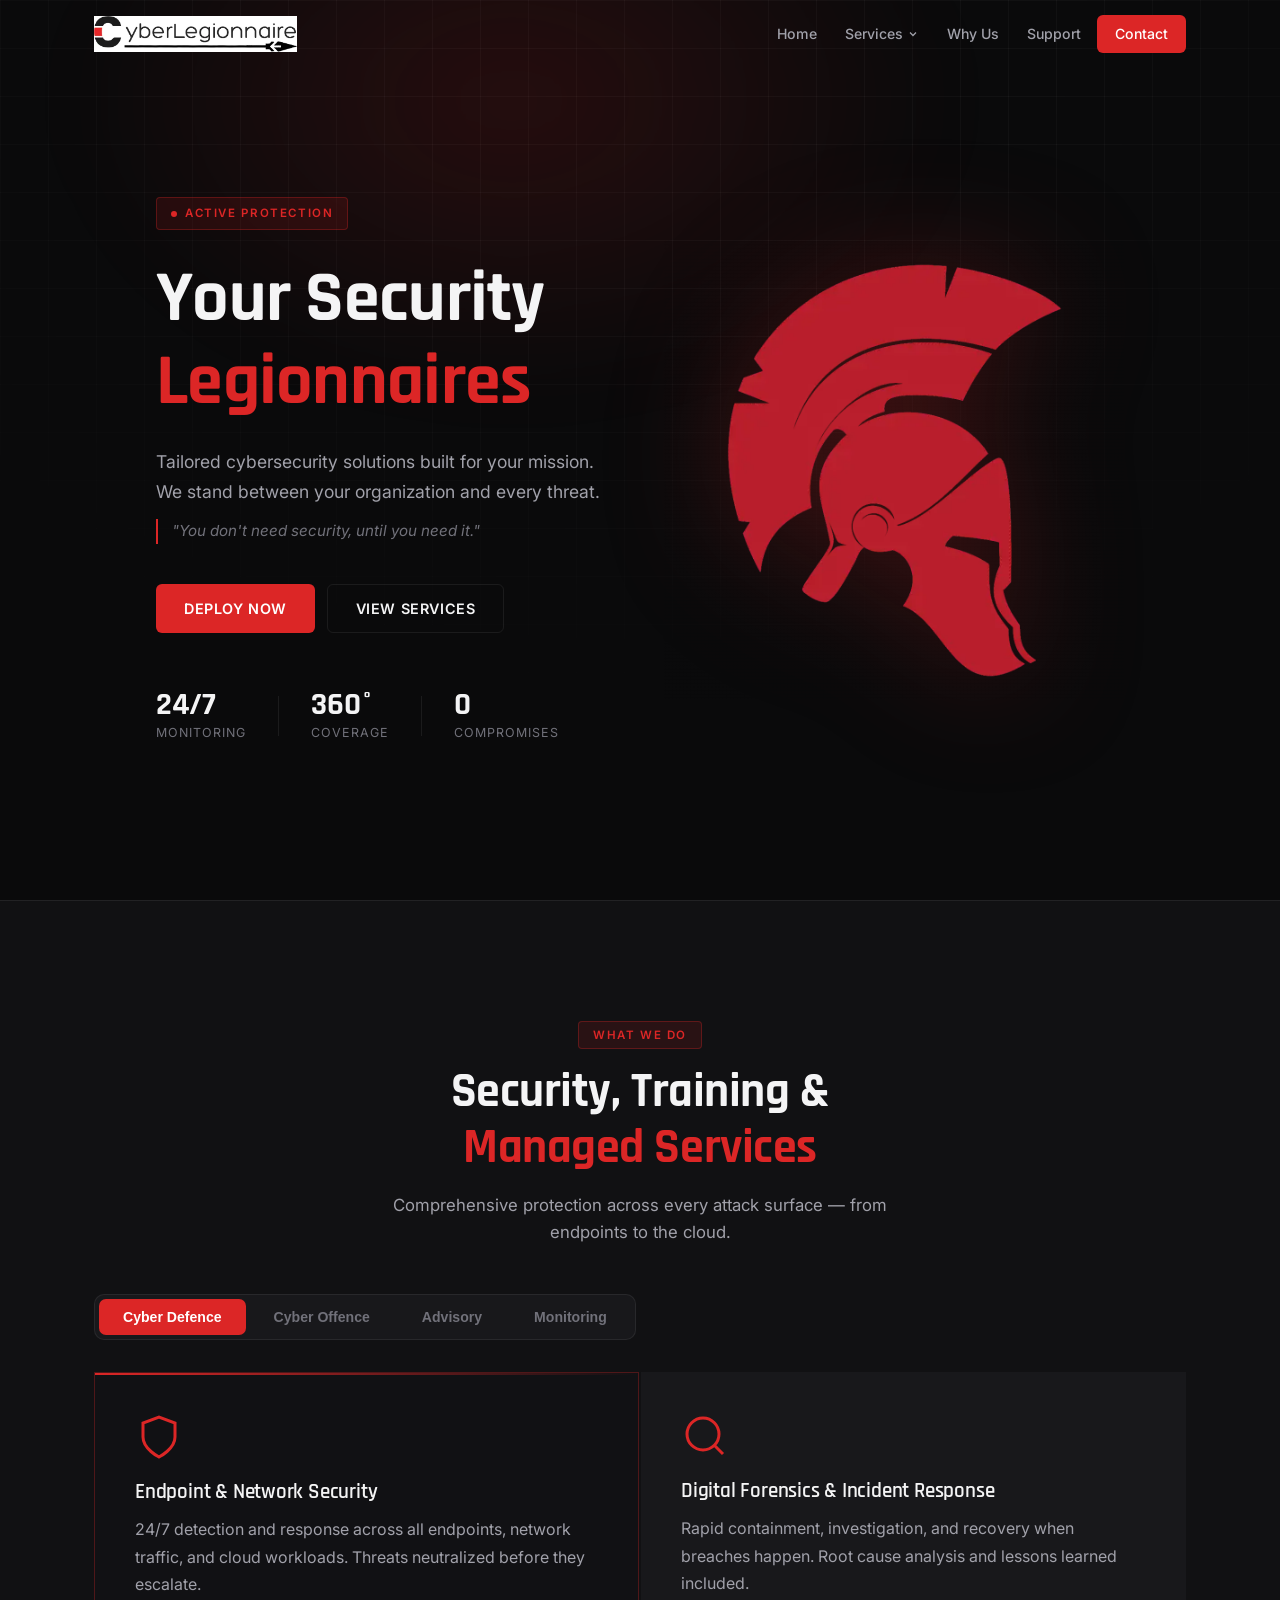
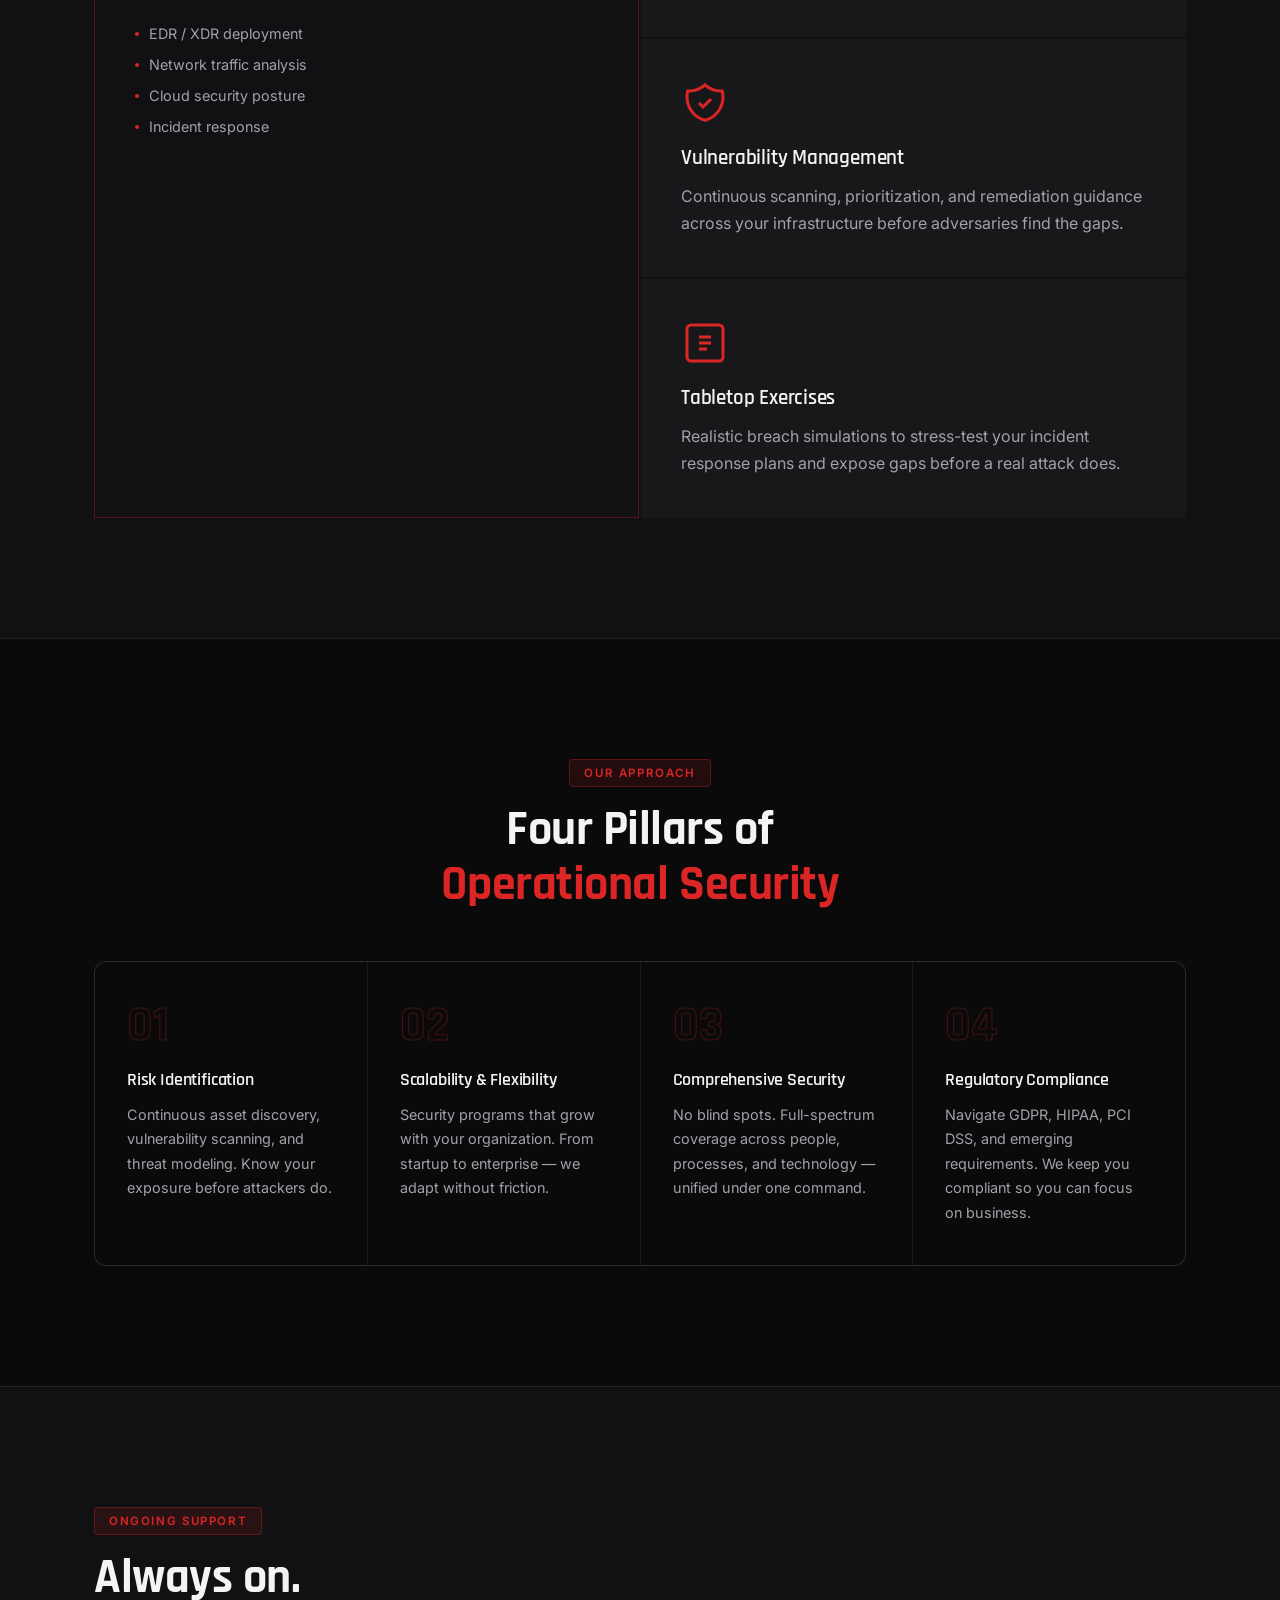
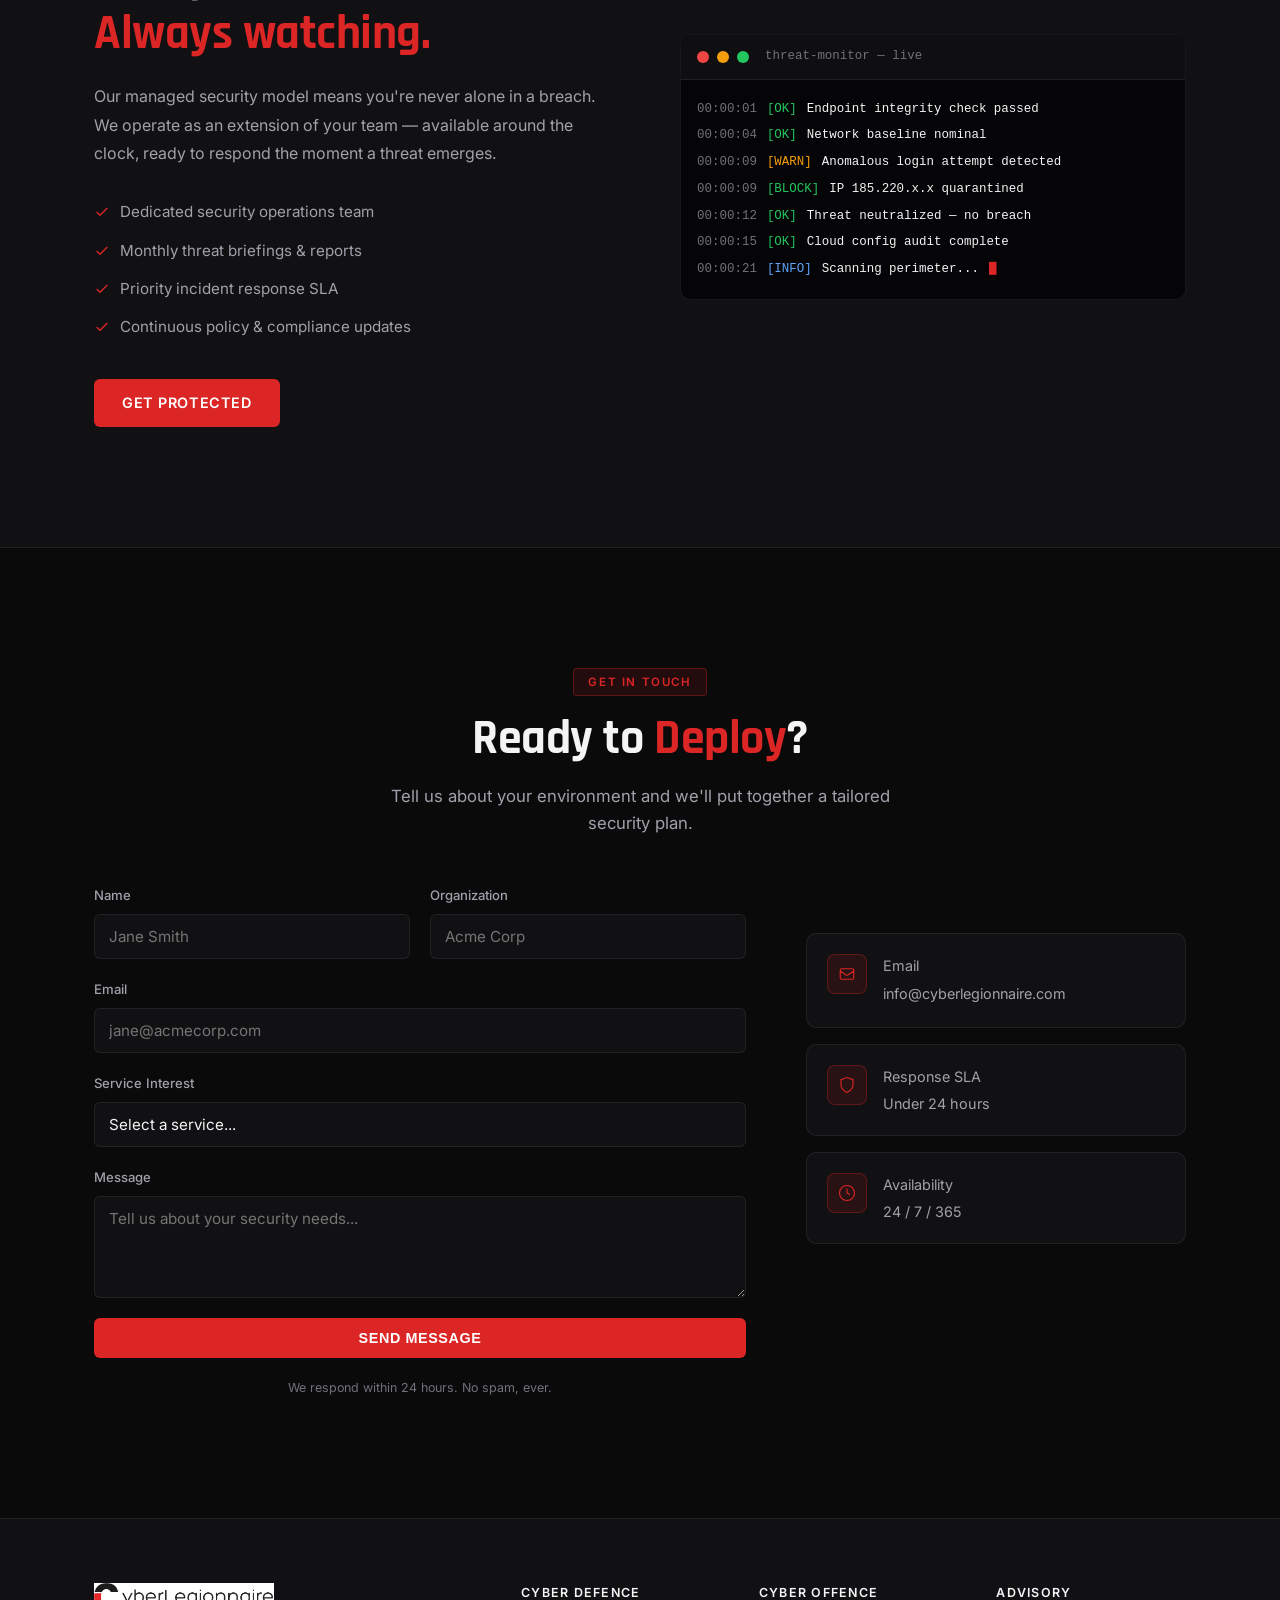
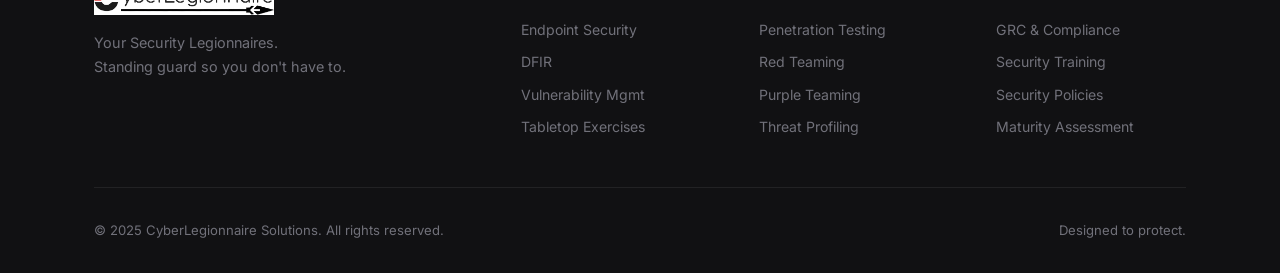
==== commit 751d5b7f: "Add helmet to hero, service tabs, nav dropdown, fix grid - Helmet image downloaded locally, shown in" ====
--- a/index.html
+++ b/index.html
@@ -23,7 +23,24 @@
       </button>
       <ul class="nav-links" id="navLinks">
         <li><a href="#home">Home</a></li>
-        <li><a href="#services">Services</a></li>
+        <li class="has-dropdown">
+          <a href="#services">Services <svg viewBox="0 0 24 24" fill="none" stroke="currentColor" stroke-width="2.5" width="12" height="12"><polyline points="6 9 12 15 18 9"/></svg></a>
+          <ul class="dropdown">
+            <li class="dropdown-group"><span>Cyber Defence</span></li>
+            <li><a href="#defence">Incident Response (DFIR)</a></li>
+            <li><a href="#defence">Vulnerability Management</a></li>
+            <li><a href="#defence">Tabletop Exercises</a></li>
+            <li><a href="#defence">SOC / SIEM</a></li>
+            <li class="dropdown-group"><span>Cyber Offence</span></li>
+            <li><a href="#offence">Penetration Testing</a></li>
+            <li><a href="#offence">Red Teaming</a></li>
+            <li><a href="#offence">Purple Teaming</a></li>
+            <li class="dropdown-group"><span>Advisory</span></li>
+            <li><a href="#advisory">GRC & Compliance</a></li>
+            <li><a href="#advisory">Security Awareness Training</a></li>
+            <li><a href="#advisory">Security Policies</a></li>
+          </ul>
+        </li>
         <li><a href="#pillars">Why Us</a></li>
         <li><a href="#support">Support</a></li>
         <li><a href="#contact" class="nav-cta">Contact</a></li>
@@ -38,46 +55,47 @@
       <div class="hero-glow"></div>
     </div>
     <div class="container">
-      <div class="hero-content">
-        <div class="hero-badge">
-          <span class="badge-dot"></span>
-          ACTIVE PROTECTION
-        </div>
-        <h1 class="hero-title">Your Security<br /><span class="text-red">Legionnaires</span></h1>
-        <p class="hero-sub">
-          Tailored cybersecurity solutions built for your mission.<br />
-          We stand between your organization and every threat.
-        </p>
-        <p class="hero-tagline">"You don't need security, until you need it."</p>
-        <div class="hero-actions">
-          <a href="#contact" class="btn btn-primary">Deploy Now</a>
-          <a href="#services" class="btn btn-ghost">View Services</a>
-        </div>
-        <div class="hero-stats">
-          <div class="stat">
-            <span class="stat-num">24/7</span>
-            <span class="stat-label">Monitoring</span>
-          </div>
-          <div class="stat-divider"></div>
-          <div class="stat">
-            <span class="stat-num">360°</span>
-            <span class="stat-label">Coverage</span>
-          </div>
-          <div class="stat-divider"></div>
-          <div class="stat">
-            <span class="stat-num">0</span>
-            <span class="stat-label">Compromises</span>
-          </div>
-        </div>
-      </div>
-    </div>
-    <div class="hero-scroll-hint">
-      <span>Scroll</span>
-      <div class="scroll-line"></div>
+      <div class="hero-layout">
+        <div class="hero-content">
+          <div class="hero-badge">
+            <span class="badge-dot"></span>
+            ACTIVE PROTECTION
+          </div>
+          <h1 class="hero-title">Your Security<br /><span class="text-red">Legionnaires</span></h1>
+          <p class="hero-sub">
+            Tailored cybersecurity solutions built for your mission.<br />
+            We stand between your organization and every threat.
+          </p>
+          <p class="hero-tagline">"You don't need security, until you need it."</p>
+          <div class="hero-actions">
+            <a href="#contact" class="btn btn-primary">Deploy Now</a>
+            <a href="#services" class="btn btn-ghost">View Services</a>
+          </div>
+          <div class="hero-stats">
+            <div class="stat">
+              <span class="stat-num">24/7</span>
+              <span class="stat-label">Monitoring</span>
+            </div>
+            <div class="stat-divider"></div>
+            <div class="stat">
+              <span class="stat-num">360°</span>
+              <span class="stat-label">Coverage</span>
+            </div>
+            <div class="stat-divider"></div>
+            <div class="stat">
+              <span class="stat-num">0</span>
+              <span class="stat-label">Compromises</span>
+            </div>
+          </div>
+        </div>
+        <div class="hero-image">
+          <img src="helmet.webp" alt="CyberLegionnaire" />
+        </div>
+      </div>
     </div>
   </section>
 
-  <!-- SERVICES -->
+  <!-- SERVICES TABS -->
   <section class="services" id="services">
     <div class="container">
       <div class="section-header">
@@ -85,50 +103,207 @@
         <h2>Security, Training &<br /><span class="text-red">Managed Services</span></h2>
         <p>Comprehensive protection across every attack surface — from endpoints to the cloud.</p>
       </div>
-      <div class="services-grid">
-        <div class="service-card featured">
-          <div class="service-icon">
-            <svg viewBox="0 0 24 24" fill="none" stroke="currentColor" stroke-width="1.5">
-              <path d="M12 22s8-4 8-10V5l-8-3-8 3v7c0 6 8 10 8 10z"/>
-            </svg>
-          </div>
-          <h3>Endpoint & Network Security</h3>
-          <p>24/7 detection and response across all endpoints, network traffic, and cloud workloads. Threats neutralized before they escalate.</p>
-          <ul class="service-features">
-            <li>EDR / XDR deployment</li>
-            <li>Network traffic analysis</li>
-            <li>Cloud security posture</li>
-            <li>Incident response</li>
-          </ul>
-        </div>
-        <div class="service-card">
-          <div class="service-icon">
-            <svg viewBox="0 0 24 24" fill="none" stroke="currentColor" stroke-width="1.5">
-              <path d="M9 12l2 2 4-4m5.618-4.016A11.955 11.955 0 0112 2.944a11.955 11.955 0 01-8.618 3.04A12.02 12.02 0 003 9c0 5.591 3.824 10.29 9 11.622 5.176-1.332 9-6.03 9-11.622 0-1.042-.133-2.052-.382-3.016z"/>
-            </svg>
-          </div>
-          <h3>Risk Identification & Mitigation</h3>
-          <p>We map your attack surface, identify vulnerabilities, and build a remediation roadmap before adversaries find the gaps.</p>
-        </div>
-        <div class="service-card">
-          <div class="service-icon">
-            <svg viewBox="0 0 24 24" fill="none" stroke="currentColor" stroke-width="1.5">
-              <path d="M9 12h6m-6 4h6m2 5H7a2 2 0 01-2-2V5a2 2 0 012-2h5.586a1 1 0 01.707.293l5.414 5.414a1 1 0 01.293.707V19a2 2 0 01-2 2z"/>
-            </svg>
-          </div>
-          <h3>Information Security Policies</h3>
-          <p>Policy frameworks and governance documentation aligned to NIST, ISO 27001, SOC 2, and regulatory requirements.</p>
-        </div>
-        <div class="service-card">
-          <div class="service-icon">
-            <svg viewBox="0 0 24 24" fill="none" stroke="currentColor" stroke-width="1.5">
-              <path d="M17 20h5v-2a3 3 0 00-5.356-1.857M17 20H7m10 0v-2c0-.656-.126-1.283-.356-1.857M7 20H2v-2a3 3 0 015.356-1.857M7 20v-2c0-.656.126-1.283.356-1.857m0 0a5.002 5.002 0 019.288 0M15 7a3 3 0 11-6 0 3 3 0 016 0z"/>
-            </svg>
-          </div>
-          <h3>Employee Security Training</h3>
-          <p>Phishing simulations, security awareness programs, and hands-on training to harden your human layer.</p>
-        </div>
-      </div>
+
+      <!-- Tab bar -->
+      <div class="tabs">
+        <button class="tab active" data-tab="defence">Cyber Defence</button>
+        <button class="tab" data-tab="offence">Cyber Offence</button>
+        <button class="tab" data-tab="advisory">Advisory</button>
+        <button class="tab" data-tab="monitoring">Monitoring</button>
+      </div>
+
+      <!-- Defence -->
+      <div class="tab-panel active" id="tab-defence">
+        <div class="services-grid">
+          <div class="service-card featured">
+            <div class="service-icon">
+              <svg viewBox="0 0 24 24" fill="none" stroke="currentColor" stroke-width="1.5">
+                <path d="M12 22s8-4 8-10V5l-8-3-8 3v7c0 6 8 10 8 10z"/>
+              </svg>
+            </div>
+            <h3>Endpoint & Network Security</h3>
+            <p>24/7 detection and response across all endpoints, network traffic, and cloud workloads. Threats neutralized before they escalate.</p>
+            <ul class="service-features">
+              <li>EDR / XDR deployment</li>
+              <li>Network traffic analysis</li>
+              <li>Cloud security posture</li>
+              <li>Incident response</li>
+            </ul>
+          </div>
+          <div class="service-card" id="defence">
+            <div class="service-icon">
+              <svg viewBox="0 0 24 24" fill="none" stroke="currentColor" stroke-width="1.5">
+                <circle cx="11" cy="11" r="8"/><line x1="21" y1="21" x2="16.65" y2="16.65"/>
+              </svg>
+            </div>
+            <h3>Digital Forensics & Incident Response</h3>
+            <p>Rapid containment, investigation, and recovery when breaches happen. Root cause analysis and lessons learned included.</p>
+          </div>
+          <div class="service-card">
+            <div class="service-icon">
+              <svg viewBox="0 0 24 24" fill="none" stroke="currentColor" stroke-width="1.5">
+                <path d="M9 12l2 2 4-4m5.618-4.016A11.955 11.955 0 0112 2.944a11.955 11.955 0 01-8.618 3.04A12.02 12.02 0 003 9c0 5.591 3.824 10.29 9 11.622 5.176-1.332 9-6.03 9-11.622 0-1.042-.133-2.052-.382-3.016z"/>
+              </svg>
+            </div>
+            <h3>Vulnerability Management</h3>
+            <p>Continuous scanning, prioritization, and remediation guidance across your infrastructure before adversaries find the gaps.</p>
+          </div>
+          <div class="service-card">
+            <div class="service-icon">
+              <svg viewBox="0 0 24 24" fill="none" stroke="currentColor" stroke-width="1.5">
+                <rect x="3" y="3" width="18" height="18" rx="2"/><path d="M9 9h6M9 12h6M9 15h4"/>
+              </svg>
+            </div>
+            <h3>Tabletop Exercises</h3>
+            <p>Realistic breach simulations to stress-test your incident response plans and expose gaps before a real attack does.</p>
+          </div>
+        </div>
+      </div>
+
+      <!-- Offence -->
+      <div class="tab-panel" id="tab-offence">
+        <div class="services-grid">
+          <div class="service-card featured" id="offence">
+            <div class="service-icon">
+              <svg viewBox="0 0 24 24" fill="none" stroke="currentColor" stroke-width="1.5">
+                <path d="M13 10V3L4 14h7v7l9-11h-7z"/>
+              </svg>
+            </div>
+            <h3>Penetration Testing</h3>
+            <p>Authorized, controlled attacks on your systems to uncover exploitable vulnerabilities before real adversaries do.</p>
+            <ul class="service-features">
+              <li>Web application testing</li>
+              <li>Internal / external network</li>
+              <li>Social engineering</li>
+              <li>Detailed remediation report</li>
+            </ul>
+          </div>
+          <div class="service-card">
+            <div class="service-icon">
+              <svg viewBox="0 0 24 24" fill="none" stroke="currentColor" stroke-width="1.5">
+                <circle cx="12" cy="12" r="10"/><path d="M12 8v4l3 3"/>
+              </svg>
+            </div>
+            <h3>Red Teaming</h3>
+            <p>Full-scope adversary simulations testing your people, processes, and technology over an extended engagement.</p>
+          </div>
+          <div class="service-card">
+            <div class="service-icon">
+              <svg viewBox="0 0 24 24" fill="none" stroke="currentColor" stroke-width="1.5">
+                <path d="M17 21v-2a4 4 0 00-4-4H5a4 4 0 00-4 4v2"/><circle cx="9" cy="7" r="4"/><path d="M23 21v-2a4 4 0 00-3-3.87M16 3.13a4 4 0 010 7.75"/>
+              </svg>
+            </div>
+            <h3>Purple Teaming</h3>
+            <p>Collaborative red and blue team exercises to improve detection capabilities and close gaps in real time.</p>
+          </div>
+          <div class="service-card">
+            <div class="service-icon">
+              <svg viewBox="0 0 24 24" fill="none" stroke="currentColor" stroke-width="1.5">
+                <path d="M21 15a2 2 0 01-2 2H7l-4 4V5a2 2 0 012-2h14a2 2 0 012 2z"/>
+              </svg>
+            </div>
+            <h3>Threat Actor Profiling</h3>
+            <p>Bespoke intelligence on threat actors targeting your sector — TTPs, infrastructure, and likely attack vectors.</p>
+          </div>
+        </div>
+      </div>
+
+      <!-- Advisory -->
+      <div class="tab-panel" id="tab-advisory">
+        <div class="services-grid">
+          <div class="service-card featured" id="advisory">
+            <div class="service-icon">
+              <svg viewBox="0 0 24 24" fill="none" stroke="currentColor" stroke-width="1.5">
+                <path d="M9 12h6m-6 4h6m2 5H7a2 2 0 01-2-2V5a2 2 0 012-2h5.586a1 1 0 01.707.293l5.414 5.414a1 1 0 01.293.707V19a2 2 0 01-2 2z"/>
+              </svg>
+            </div>
+            <h3>GRC & Compliance</h3>
+            <p>Navigate GDPR, HIPAA, PCI DSS, ISO 27001, and SOC 2. We build your governance framework from the ground up.</p>
+            <ul class="service-features">
+              <li>Risk register & treatment plans</li>
+              <li>Policy & procedure library</li>
+              <li>Audit readiness preparation</li>
+              <li>Ongoing compliance monitoring</li>
+            </ul>
+          </div>
+          <div class="service-card">
+            <div class="service-icon">
+              <svg viewBox="0 0 24 24" fill="none" stroke="currentColor" stroke-width="1.5">
+                <path d="M17 20h5v-2a3 3 0 00-5.356-1.857M17 20H7m10 0v-2c0-.656-.126-1.283-.356-1.857M7 20H2v-2a3 3 0 015.356-1.857M7 20v-2c0-.656.126-1.283.356-1.857m0 0a5.002 5.002 0 019.288 0M15 7a3 3 0 11-6 0 3 3 0 016 0z"/>
+              </svg>
+            </div>
+            <h3>Security Awareness Training</h3>
+            <p>Bespoke in-person and remote training that's engaging, not patronising. Phishing simulations and measurable behaviour change.</p>
+          </div>
+          <div class="service-card">
+            <div class="service-icon">
+              <svg viewBox="0 0 24 24" fill="none" stroke="currentColor" stroke-width="1.5">
+                <path d="M9 5H7a2 2 0 00-2 2v12a2 2 0 002 2h10a2 2 0 002-2V7a2 2 0 00-2-2h-2M9 5a2 2 0 002 2h2a2 2 0 002-2M9 5a2 2 0 012-2h2a2 2 0 012 2"/>
+              </svg>
+            </div>
+            <h3>Information Security Policies</h3>
+            <p>Policy frameworks and governance documentation built for your organization, aligned to leading standards.</p>
+          </div>
+          <div class="service-card">
+            <div class="service-icon">
+              <svg viewBox="0 0 24 24" fill="none" stroke="currentColor" stroke-width="1.5">
+                <path d="M9 19v-6a2 2 0 00-2-2H5a2 2 0 00-2 2v6a2 2 0 002 2h2a2 2 0 002-2zm0 0V9a2 2 0 012-2h2a2 2 0 012 2v10m-6 0a2 2 0 002 2h2a2 2 0 002-2m0 0V5a2 2 0 012-2h2a2 2 0 012 2v14a2 2 0 01-2 2h-2a2 2 0 01-2-2z"/>
+              </svg>
+            </div>
+            <h3>Cyber Maturity Assessment</h3>
+            <p>Benchmark your security posture, identify gaps, and build a prioritized roadmap to measurable improvement.</p>
+          </div>
+        </div>
+      </div>
+
+      <!-- Monitoring -->
+      <div class="tab-panel" id="tab-monitoring">
+        <div class="services-grid">
+          <div class="service-card featured" id="monitoring">
+            <div class="service-icon">
+              <svg viewBox="0 0 24 24" fill="none" stroke="currentColor" stroke-width="1.5">
+                <rect x="2" y="3" width="20" height="14" rx="2"/><path d="M8 21h8M12 17v4"/>
+              </svg>
+            </div>
+            <h3>Fully Managed SOC</h3>
+            <p>24/7 security operations centre staffed by analysts who monitor, triage, and respond to threats across your environment.</p>
+            <ul class="service-features">
+              <li>Real-time threat detection</li>
+              <li>Alert triage & escalation</li>
+              <li>Monthly security reports</li>
+              <li>Dedicated analyst team</li>
+            </ul>
+          </div>
+          <div class="service-card">
+            <div class="service-icon">
+              <svg viewBox="0 0 24 24" fill="none" stroke="currentColor" stroke-width="1.5">
+                <polyline points="22 12 18 12 15 21 9 3 6 12 2 12"/>
+              </svg>
+            </div>
+            <h3>SOC & SIEM</h3>
+            <p>Log aggregation, correlation rules, and alerting tuned for your environment — no false-positive noise.</p>
+          </div>
+          <div class="service-card">
+            <div class="service-icon">
+              <svg viewBox="0 0 24 24" fill="none" stroke="currentColor" stroke-width="1.5">
+                <path d="M3 9l9-7 9 7v11a2 2 0 01-2 2H5a2 2 0 01-2-2z"/><polyline points="9 22 9 12 15 12 15 22"/>
+              </svg>
+            </div>
+            <h3>Hybrid SOC</h3>
+            <p>Augment your existing security team with our analysts — covering gaps in hours, skills, and tooling.</p>
+          </div>
+          <div class="service-card">
+            <div class="service-icon">
+              <svg viewBox="0 0 24 24" fill="none" stroke="currentColor" stroke-width="1.5">
+                <path d="M18 20V10M12 20V4M6 20v-6"/>
+              </svg>
+            </div>
+            <h3>Threat Intelligence</h3>
+            <p>Curated, actionable intelligence feeds tailored to your industry and integrated directly into your defences.</p>
+          </div>
+        </div>
+      </div>
+
     </div>
   </section>
 
@@ -243,12 +418,28 @@
             <label for="service">Service Interest</label>
             <select id="service" name="service">
               <option value="">Select a service...</option>
-              <option>Endpoint & Network Security</option>
-              <option>Risk Assessment</option>
-              <option>Security Policies</option>
-              <option>Employee Training</option>
-              <option>Ongoing Managed Support</option>
-              <option>Full Program</option>
+              <optgroup label="Cyber Defence">
+                <option>Endpoint & Network Security</option>
+                <option>Digital Forensics & Incident Response</option>
+                <option>Vulnerability Management</option>
+                <option>Tabletop Exercises</option>
+              </optgroup>
+              <optgroup label="Cyber Offence">
+                <option>Penetration Testing</option>
+                <option>Red Teaming</option>
+                <option>Purple Teaming</option>
+              </optgroup>
+              <optgroup label="Advisory">
+                <option>GRC & Compliance</option>
+                <option>Security Awareness Training</option>
+                <option>Security Policies</option>
+                <option>Cyber Maturity Assessment</option>
+              </optgroup>
+              <optgroup label="Monitoring">
+                <option>Fully Managed SOC</option>
+                <option>SOC & SIEM</option>
+                <option>Hybrid SOC</option>
+              </optgroup>
             </select>
           </div>
           <div class="form-group">
@@ -307,33 +498,30 @@
           <p>Your Security Legionnaires.<br />Standing guard so you don't have to.</p>
         </div>
         <div class="footer-links">
-          <h4>Navigation</h4>
+          <h4>Cyber Defence</h4>
           <ul>
-            <li><a href="#home">Home</a></li>
-            <li><a href="#services">Services</a></li>
-            <li><a href="#pillars">Why Us</a></li>
-            <li><a href="#support">Support</a></li>
-            <li><a href="#contact">Contact</a></li>
+            <li><a href="#defence">Endpoint Security</a></li>
+            <li><a href="#defence">DFIR</a></li>
+            <li><a href="#defence">Vulnerability Mgmt</a></li>
+            <li><a href="#defence">Tabletop Exercises</a></li>
           </ul>
         </div>
         <div class="footer-links">
-          <h4>Services</h4>
+          <h4>Cyber Offence</h4>
           <ul>
-            <li><a href="#services">Endpoint Security</a></li>
-            <li><a href="#services">Risk Assessment</a></li>
-            <li><a href="#services">Security Policies</a></li>
-            <li><a href="#services">Employee Training</a></li>
-            <li><a href="#support">Managed Support</a></li>
+            <li><a href="#offence">Penetration Testing</a></li>
+            <li><a href="#offence">Red Teaming</a></li>
+            <li><a href="#offence">Purple Teaming</a></li>
+            <li><a href="#offence">Threat Profiling</a></li>
           </ul>
         </div>
         <div class="footer-links">
-          <h4>Compliance</h4>
+          <h4>Advisory</h4>
           <ul>
-            <li>GDPR</li>
-            <li>HIPAA</li>
-            <li>PCI DSS</li>
-            <li>ISO 27001</li>
-            <li>SOC 2</li>
+            <li><a href="#advisory">GRC & Compliance</a></li>
+            <li><a href="#advisory">Security Training</a></li>
+            <li><a href="#advisory">Security Policies</a></li>
+            <li><a href="#advisory">Maturity Assessment</a></li>
           </ul>
         </div>
       </div>
--- a/style.css
+++ b/style.css
@@ -60,10 +60,7 @@
   transition: all 0.2s ease;
   white-space: nowrap;
 }
-.btn-primary {
-  background: var(--red);
-  color: #fff;
-}
+.btn-primary { background: var(--red); color: #fff; }
 .btn-primary:hover {
   background: var(--red-dark);
   transform: translateY(-1px);
@@ -74,17 +71,11 @@
   color: var(--text);
   border: 1px solid var(--border);
 }
-.btn-ghost:hover {
-  border-color: var(--red);
-  color: var(--red);
-}
+.btn-ghost:hover { border-color: var(--red); color: var(--red); }
 .btn-full { width: 100%; justify-content: center; }
 
 /* ── Section Helpers ────────────────────────────────────────────────────── */
-.section-header {
-  text-align: center;
-  margin-bottom: 64px;
-}
+.section-header { text-align: center; margin-bottom: 48px; }
 .section-header p {
   color: var(--text-2);
   max-width: 520px;
@@ -110,7 +101,6 @@
   position: fixed;
   top: 0; left: 0; right: 0;
   z-index: 100;
-  padding: 0;
   transition: background 0.3s, box-shadow 0.3s;
 }
 .nav.scrolled {
@@ -128,17 +118,18 @@
   justify-content: space-between;
   gap: 32px;
 }
-.nav-logo img {
-  height: 36px;
-  display: block;
-}
+.nav-logo img { height: 36px; display: block; }
 .nav-links {
   display: flex;
   align-items: center;
-  gap: 8px;
+  gap: 4px;
   list-style: none;
 }
-.nav-links a {
+.nav-links > li { position: relative; }
+.nav-links > li > a {
+  display: flex;
+  align-items: center;
+  gap: 4px;
   font-size: 0.88rem;
   font-weight: 500;
   color: var(--text-2);
@@ -146,14 +137,53 @@
   border-radius: 6px;
   transition: color 0.2s;
 }
-.nav-links a:hover { color: var(--text); }
+.nav-links > li > a:hover { color: var(--text); }
 .nav-links .nav-cta {
-  background: var(--red);
-  color: #fff;
-  padding: 8px 18px;
+  background: var(--red) !important;
+  color: #fff !important;
+  padding: 8px 18px !important;
   border-radius: 6px;
 }
-.nav-links .nav-cta:hover { background: var(--red-dark); }
+.nav-links .nav-cta:hover { background: var(--red-dark) !important; }
+
+/* Dropdown */
+.has-dropdown:hover .dropdown { display: block; }
+.dropdown {
+  display: none;
+  position: absolute;
+  top: calc(100% + 4px);
+  left: 0;
+  min-width: 240px;
+  background: #0f0f12;
+  border: 1px solid var(--border);
+  border-radius: 10px;
+  padding: 8px;
+  list-style: none;
+  box-shadow: 0 16px 48px rgba(0,0,0,0.5);
+}
+.dropdown li a {
+  display: block;
+  padding: 8px 12px;
+  font-size: 0.85rem;
+  color: var(--text-2);
+  border-radius: 6px;
+  transition: background 0.15s, color 0.15s;
+}
+.dropdown li a:hover { background: var(--bg-3); color: var(--text); }
+.dropdown-group {
+  padding: 12px 12px 4px;
+  font-size: 0.68rem;
+  font-weight: 600;
+  letter-spacing: 0.1em;
+  text-transform: uppercase;
+  color: var(--text-3);
+}
+.dropdown-group:not(:first-child) {
+  margin-top: 4px;
+  border-top: 1px solid var(--border);
+  padding-top: 12px;
+}
+
 .nav-toggle {
   display: none;
   flex-direction: column;
@@ -168,7 +198,6 @@
   width: 22px; height: 2px;
   background: var(--text);
   border-radius: 2px;
-  transition: all 0.2s;
 }
 
 /* ── HERO ───────────────────────────────────────────────────────────────── */
@@ -180,11 +209,7 @@
   padding: 140px 0 100px;
   overflow: hidden;
 }
-.hero-bg {
-  position: absolute;
-  inset: 0;
-  pointer-events: none;
-}
+.hero-bg { position: absolute; inset: 0; pointer-events: none; }
 .hero-grid {
   position: absolute;
   inset: 0;
@@ -196,17 +221,34 @@
 }
 .hero-glow {
   position: absolute;
-  top: -200px; left: 50%;
+  top: -200px; left: 40%;
   transform: translateX(-50%);
   width: 900px; height: 600px;
   background: radial-gradient(ellipse, rgba(220,38,38,0.14) 0%, transparent 70%);
   filter: blur(40px);
 }
-.hero-content {
+
+/* Two-column hero layout */
+.hero-layout {
   position: relative;
   z-index: 1;
-  max-width: 720px;
-}
+  display: grid;
+  grid-template-columns: 1fr 1fr;
+  align-items: center;
+  gap: 48px;
+}
+.hero-content { max-width: 580px; }
+.hero-image {
+  display: flex;
+  justify-content: center;
+  align-items: center;
+}
+.hero-image img {
+  width: 100%;
+  max-width: 460px;
+  filter: drop-shadow(0 0 60px rgba(220,38,38,0.25));
+}
+
 .hero-badge {
   display: inline-flex;
   align-items: center;
@@ -234,7 +276,7 @@
 }
 .hero-title { margin-bottom: 24px; }
 .hero-sub {
-  font-size: 1.15rem;
+  font-size: 1.1rem;
   color: var(--text-2);
   margin-bottom: 12px;
   line-height: 1.7;
@@ -250,40 +292,50 @@
 .hero-actions {
   display: flex;
   gap: 12px;
-  margin-bottom: 64px;
+  margin-bottom: 56px;
   flex-wrap: wrap;
 }
-.hero-stats {
-  display: flex;
-  align-items: center;
-  gap: 32px;
-}
+.hero-stats { display: flex; align-items: center; gap: 32px; }
 .stat { display: flex; flex-direction: column; gap: 2px; }
 .stat-num {
   font-family: var(--font-head);
   font-size: 2rem;
   font-weight: 700;
-  color: var(--text);
   line-height: 1;
 }
 .stat-label { font-size: 0.78rem; color: var(--text-3); text-transform: uppercase; letter-spacing: 0.08em; }
 .stat-divider { width: 1px; height: 40px; background: var(--border); }
-.hero-scroll-hint {
-  position: absolute;
-  bottom: 40px; right: 40px;
-  display: flex;
-  flex-direction: column;
-  align-items: center;
-  gap: 8px;
+
+/* ── TABS ───────────────────────────────────────────────────────────────── */
+.tabs {
+  display: flex;
+  gap: 4px;
+  margin-bottom: 32px;
+  background: var(--bg-3);
+  border: 1px solid var(--border);
+  border-radius: 10px;
+  padding: 4px;
+  width: fit-content;
+}
+.tab {
+  padding: 10px 24px;
+  font-size: 0.88rem;
+  font-weight: 600;
   color: var(--text-3);
-  font-size: 0.7rem;
-  letter-spacing: 0.12em;
-  text-transform: uppercase;
-}
-.scroll-line {
-  width: 1px; height: 48px;
-  background: linear-gradient(var(--red), transparent);
-}
+  background: none;
+  border: none;
+  border-radius: 7px;
+  cursor: pointer;
+  transition: all 0.2s;
+  white-space: nowrap;
+}
+.tab:hover { color: var(--text); }
+.tab.active {
+  background: var(--red);
+  color: #fff;
+}
+.tab-panel { display: none; }
+.tab-panel.active { display: block; }
 
 /* ── SERVICES ───────────────────────────────────────────────────────────── */
 .services {
@@ -294,8 +346,7 @@
 }
 .services-grid {
   display: grid;
-  grid-template-columns: repeat(2, 1fr);
-  grid-template-rows: auto auto;
+  grid-template-columns: 1fr 1fr;
   gap: 2px;
 }
 .service-card {
@@ -305,6 +356,7 @@
 }
 .service-card:hover { background: #1c1c1f; }
 .service-card.featured {
+  grid-column: 1;
   grid-row: 1 / 4;
   background: #111114;
   border: 1px solid var(--border-red);
@@ -349,9 +401,7 @@
 }
 
 /* ── PILLARS ────────────────────────────────────────────────────────────── */
-.pillars {
-  padding: 120px 0;
-}
+.pillars { padding: 120px 0; }
 .pillars-grid {
   display: grid;
   grid-template-columns: repeat(4, 1fr);
@@ -371,7 +421,6 @@
   font-family: var(--font-head);
   font-size: 3rem;
   font-weight: 700;
-  color: var(--red-dim);
   line-height: 1;
   margin-bottom: 20px;
   -webkit-text-stroke: 1px var(--border-red);
@@ -409,11 +458,7 @@
   font-size: 0.95rem;
   color: var(--text-2);
 }
-.support-list svg {
-  width: 16px; height: 16px;
-  color: var(--red);
-  flex-shrink: 0;
-}
+.support-list svg { width: 16px; height: 16px; color: var(--red); flex-shrink: 0; }
 
 /* Terminal */
 .terminal {
@@ -431,18 +476,11 @@
   background: #0f0f12;
   border-bottom: 1px solid var(--border);
 }
-.t-dot {
-  width: 12px; height: 12px;
-  border-radius: 50%;
-}
+.t-dot { width: 12px; height: 12px; border-radius: 50%; }
 .t-dot.red    { background: #ef4444; }
 .t-dot.yellow { background: #f59e0b; }
 .t-dot.green  { background: #22c55e; }
-.t-title {
-  margin-left: 8px;
-  font-size: 0.78rem;
-  color: var(--text-3);
-}
+.t-title { margin-left: 8px; font-size: 0.78rem; color: var(--text-3); }
 .terminal-body {
   padding: 20px 16px;
   display: flex;
@@ -454,10 +492,7 @@
 .t-ok   { color: #22c55e; flex-shrink: 0; }
 .t-warn { color: #f59e0b; flex-shrink: 0; }
 .t-info { color: #60a5fa; flex-shrink: 0; }
-.cursor {
-  animation: blink 1s step-end infinite;
-  color: var(--red);
-}
+.cursor { animation: blink 1s step-end infinite; color: var(--red); }
 @keyframes blink { 0%, 100% { opacity: 1; } 50% { opacity: 0; } }
 
 /* ── CONTACT ────────────────────────────────────────────────────────────── */
@@ -471,12 +506,7 @@
 .contact-form { display: flex; flex-direction: column; gap: 20px; }
 .form-row { display: grid; grid-template-columns: 1fr 1fr; gap: 20px; }
 .form-group { display: flex; flex-direction: column; gap: 8px; }
-.form-group label {
-  font-size: 0.82rem;
-  font-weight: 500;
-  color: var(--text-2);
-  letter-spacing: 0.03em;
-}
+.form-group label { font-size: 0.82rem; font-weight: 500; color: var(--text-2); }
 .form-group input,
 .form-group select,
 .form-group textarea {
@@ -493,18 +523,11 @@
 }
 .form-group input:focus,
 .form-group select:focus,
-.form-group textarea:focus {
-  border-color: var(--red);
-}
+.form-group textarea:focus { border-color: var(--red); }
 .form-group select { appearance: none; cursor: pointer; }
 .form-group textarea { resize: vertical; min-height: 100px; }
 .form-note { font-size: 0.78rem; color: var(--text-3); text-align: center; }
-.contact-info {
-  display: flex;
-  flex-direction: column;
-  gap: 16px;
-  padding-top: 48px;
-}
+.contact-info { display: flex; flex-direction: column; gap: 16px; padding-top: 48px; }
 .info-card {
   display: flex;
   align-items: flex-start;
@@ -541,11 +564,7 @@
   gap: 48px;
   margin-bottom: 48px;
 }
-.footer-brand img {
-  height: 32px;
-  margin-bottom: 16px;
-  display: block;
-}
+.footer-brand img { height: 32px; margin-bottom: 16px; display: block; }
 .footer-brand p { color: var(--text-3); font-size: 0.9rem; line-height: 1.7; }
 .footer-links h4 {
   font-size: 0.78rem;
@@ -569,10 +588,24 @@
   color: var(--text-3);
 }
 
+/* ── Animations ─────────────────────────────────────────────────────────── */
+.service-card, .pillar, .info-card {
+  opacity: 0;
+  transform: translateY(16px);
+  transition: opacity 0.4s ease, transform 0.4s ease;
+}
+.visible { opacity: 1 !important; transform: none !important; }
+
 /* ── Responsive ─────────────────────────────────────────────────────────── */
 @media (max-width: 1024px) {
+  .hero-layout { gap: 32px; }
   .pillars-grid { grid-template-columns: repeat(2, 1fr); }
   .footer-inner { grid-template-columns: 1fr 1fr; }
+}
+
+@media (max-width: 900px) {
+  .hero-layout { grid-template-columns: 1fr; }
+  .hero-image { display: none; }
 }
 
 @media (max-width: 768px) {
@@ -589,24 +622,21 @@
     border-bottom: 1px solid var(--border);
   }
   .nav-links.open { display: flex; }
-  .nav-links a { width: 100%; padding: 12px 16px; border-radius: 8px; }
-  .nav-links .nav-cta { text-align: center; margin-top: 8px; }
-
-  .hero { padding: 120px 0 80px; }
-  .hero-stats { gap: 20px; }
-  .stat-num { font-size: 1.5rem; }
-  .hero-scroll-hint { display: none; }
+  .nav-links > li > a { width: 100%; padding: 12px 16px; border-radius: 8px; }
+  .dropdown { position: static; box-shadow: none; border: none; background: transparent; padding-left: 16px; }
+  .has-dropdown:hover .dropdown { display: none; }
+  .has-dropdown.open .dropdown { display: block; }
+
+  .tabs { flex-wrap: wrap; width: 100%; }
+  .tab { flex: 1; text-align: center; padding: 10px 12px; }
 
   .services-grid { grid-template-columns: 1fr; }
-  .service-card.featured { grid-row: auto; }
+  .service-card.featured { grid-column: auto; grid-row: auto; }
 
   .pillars-grid { grid-template-columns: 1fr; }
-
   .support-inner { grid-template-columns: 1fr; gap: 48px; }
-
   .contact-inner { grid-template-columns: 1fr; }
   .form-row { grid-template-columns: 1fr; }
-
   .footer-inner { grid-template-columns: 1fr 1fr; }
   .footer-bottom { flex-direction: column; gap: 8px; text-align: center; }
 }
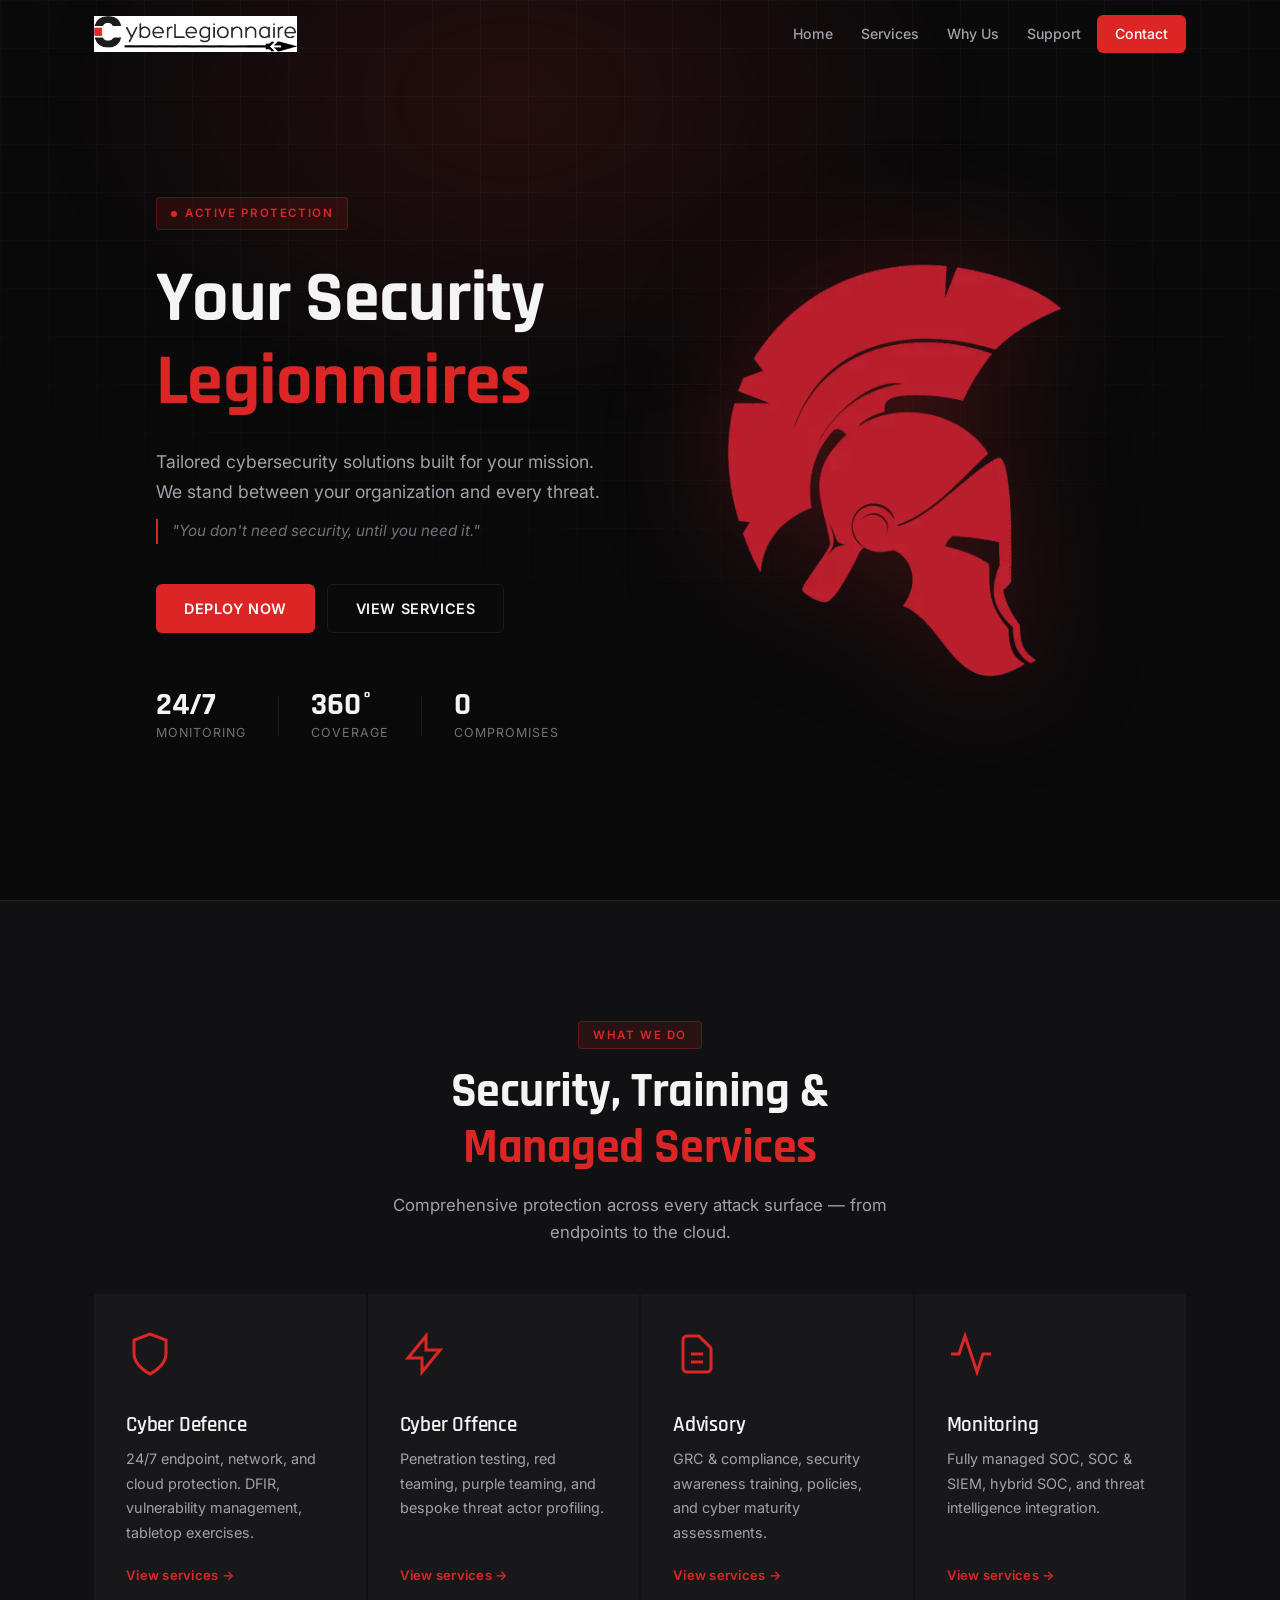
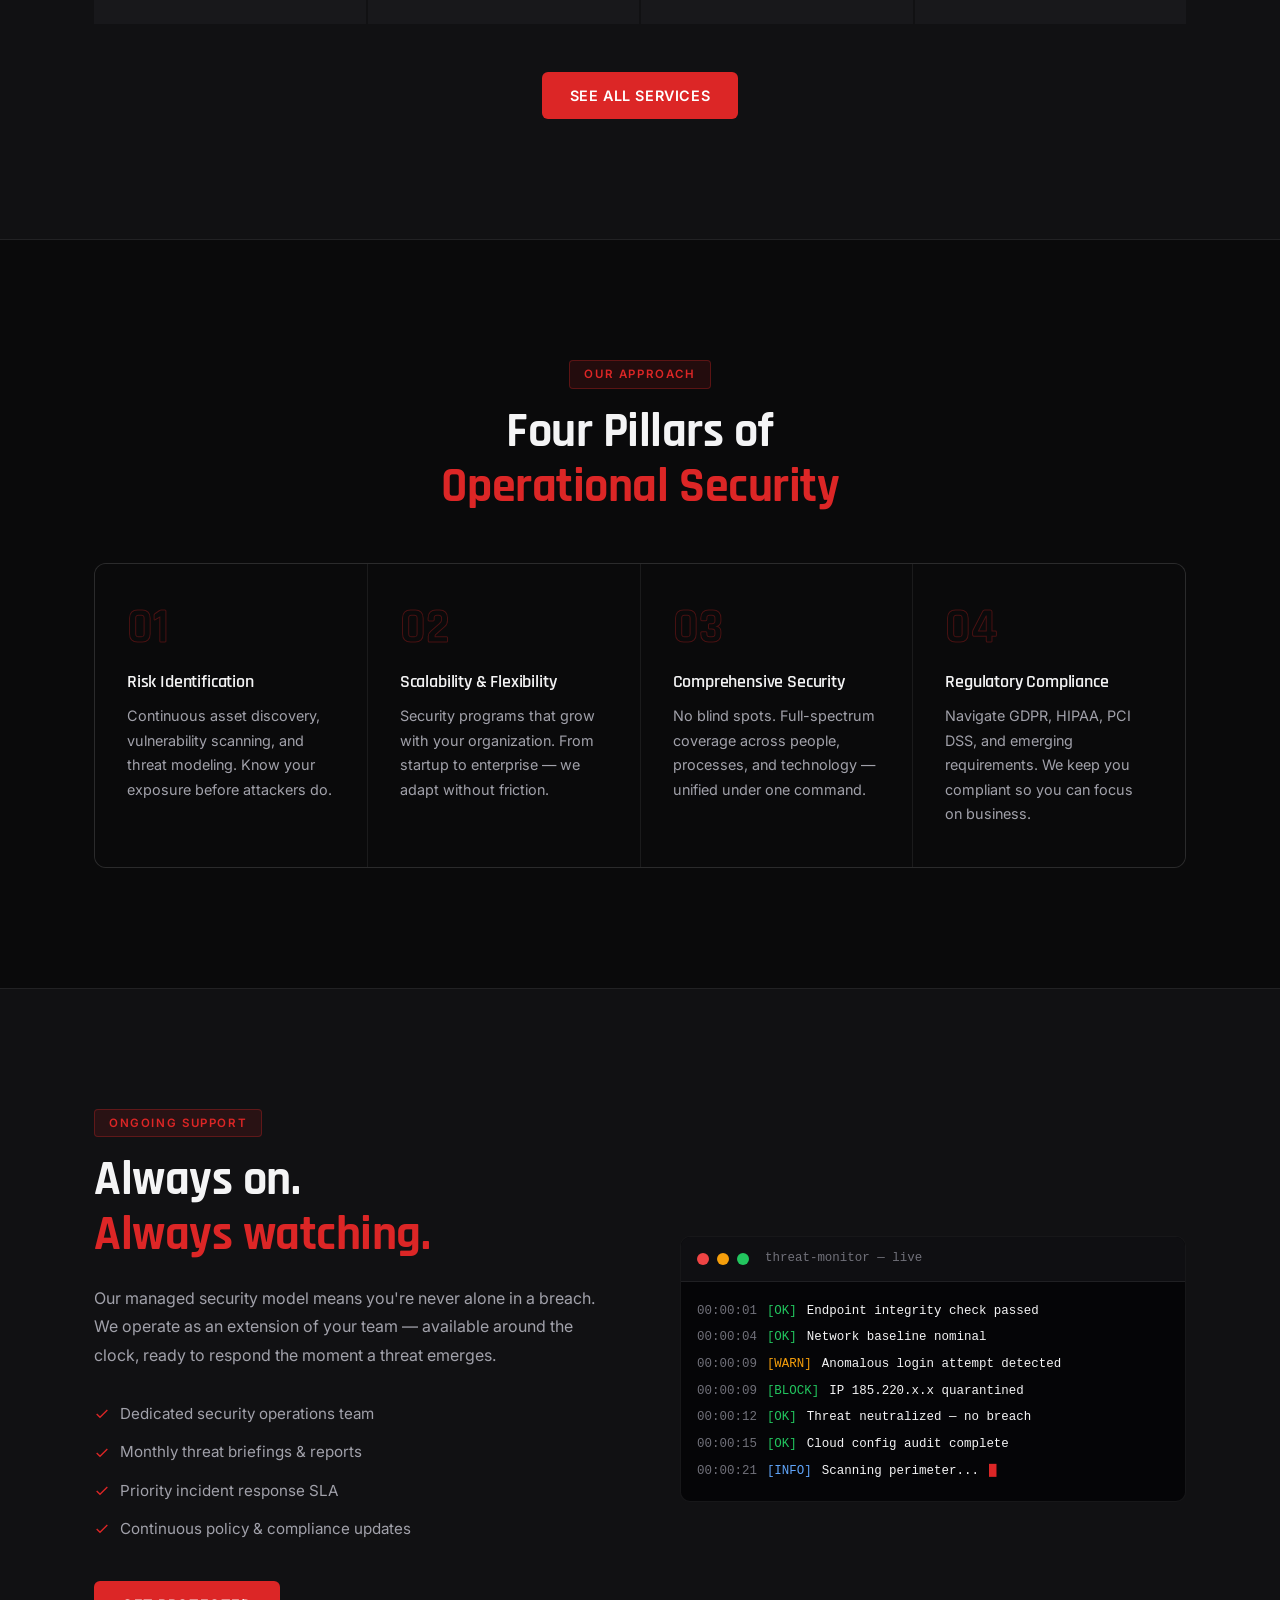
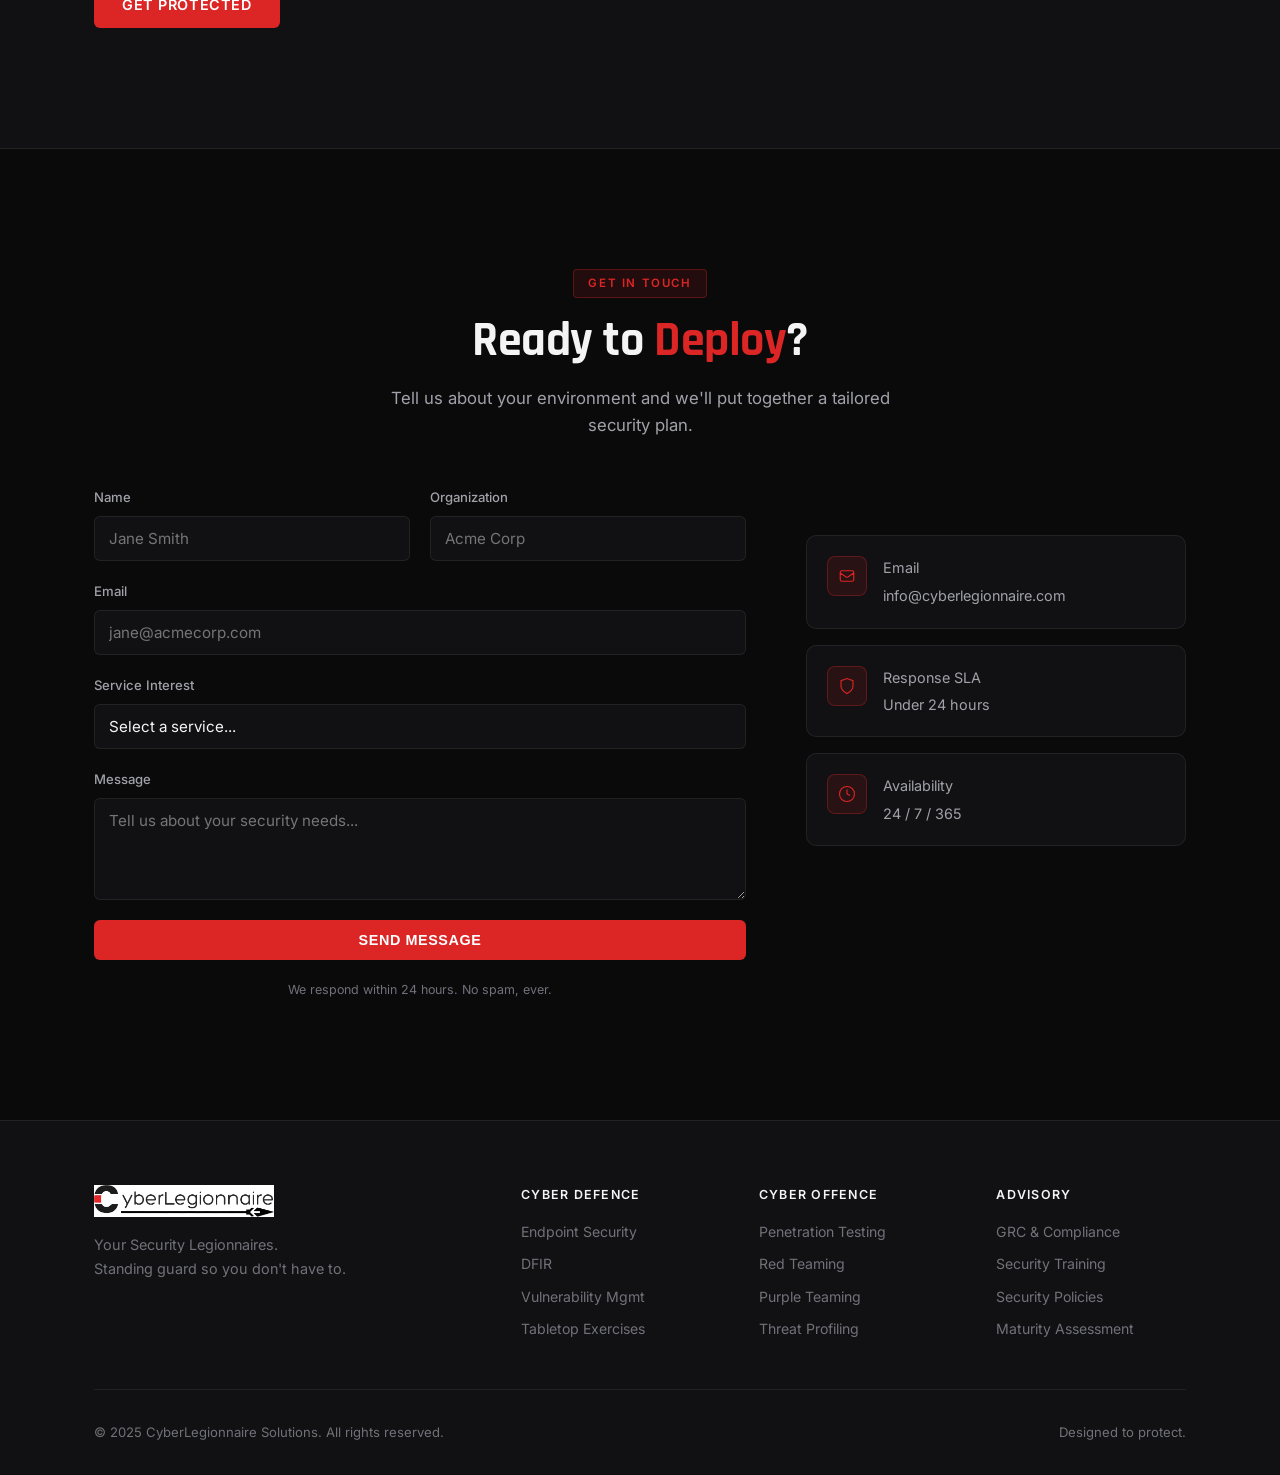
==== commit ebe1356e: "Move services to own page, CSS-only tabs (no JS needed) - services.html: full tabbed services page w" ====
--- a/index.html
+++ b/index.html
@@ -22,25 +22,8 @@
         <span></span><span></span><span></span>
       </button>
       <ul class="nav-links" id="navLinks">
-        <li><a href="#home">Home</a></li>
-        <li class="has-dropdown">
-          <a href="#services">Services <svg viewBox="0 0 24 24" fill="none" stroke="currentColor" stroke-width="2.5" width="12" height="12"><polyline points="6 9 12 15 18 9"/></svg></a>
-          <ul class="dropdown">
-            <li class="dropdown-group"><span>Cyber Defence</span></li>
-            <li><a href="#defence">Incident Response (DFIR)</a></li>
-            <li><a href="#defence">Vulnerability Management</a></li>
-            <li><a href="#defence">Tabletop Exercises</a></li>
-            <li><a href="#defence">SOC / SIEM</a></li>
-            <li class="dropdown-group"><span>Cyber Offence</span></li>
-            <li><a href="#offence">Penetration Testing</a></li>
-            <li><a href="#offence">Red Teaming</a></li>
-            <li><a href="#offence">Purple Teaming</a></li>
-            <li class="dropdown-group"><span>Advisory</span></li>
-            <li><a href="#advisory">GRC & Compliance</a></li>
-            <li><a href="#advisory">Security Awareness Training</a></li>
-            <li><a href="#advisory">Security Policies</a></li>
-          </ul>
-        </li>
+        <li><a href="index.html">Home</a></li>
+        <li><a href="services.html">Services</a></li>
         <li><a href="#pillars">Why Us</a></li>
         <li><a href="#support">Support</a></li>
         <li><a href="#contact" class="nav-cta">Contact</a></li>
@@ -95,7 +78,7 @@
     </div>
   </section>
 
-  <!-- SERVICES TABS -->
+  <!-- SERVICES TEASER -->
   <section class="services" id="services">
     <div class="container">
       <div class="section-header">
@@ -103,207 +86,51 @@
         <h2>Security, Training &<br /><span class="text-red">Managed Services</span></h2>
         <p>Comprehensive protection across every attack surface — from endpoints to the cloud.</p>
       </div>
-
-      <!-- Tab bar -->
-      <div class="tabs">
-        <button class="tab active" data-tab="defence">Cyber Defence</button>
-        <button class="tab" data-tab="offence">Cyber Offence</button>
-        <button class="tab" data-tab="advisory">Advisory</button>
-        <button class="tab" data-tab="monitoring">Monitoring</button>
-      </div>
-
-      <!-- Defence -->
-      <div class="tab-panel active" id="tab-defence">
-        <div class="services-grid">
-          <div class="service-card featured">
-            <div class="service-icon">
-              <svg viewBox="0 0 24 24" fill="none" stroke="currentColor" stroke-width="1.5">
-                <path d="M12 22s8-4 8-10V5l-8-3-8 3v7c0 6 8 10 8 10z"/>
-              </svg>
-            </div>
-            <h3>Endpoint & Network Security</h3>
-            <p>24/7 detection and response across all endpoints, network traffic, and cloud workloads. Threats neutralized before they escalate.</p>
-            <ul class="service-features">
-              <li>EDR / XDR deployment</li>
-              <li>Network traffic analysis</li>
-              <li>Cloud security posture</li>
-              <li>Incident response</li>
-            </ul>
-          </div>
-          <div class="service-card" id="defence">
-            <div class="service-icon">
-              <svg viewBox="0 0 24 24" fill="none" stroke="currentColor" stroke-width="1.5">
-                <circle cx="11" cy="11" r="8"/><line x1="21" y1="21" x2="16.65" y2="16.65"/>
-              </svg>
-            </div>
-            <h3>Digital Forensics & Incident Response</h3>
-            <p>Rapid containment, investigation, and recovery when breaches happen. Root cause analysis and lessons learned included.</p>
-          </div>
-          <div class="service-card">
-            <div class="service-icon">
-              <svg viewBox="0 0 24 24" fill="none" stroke="currentColor" stroke-width="1.5">
-                <path d="M9 12l2 2 4-4m5.618-4.016A11.955 11.955 0 0112 2.944a11.955 11.955 0 01-8.618 3.04A12.02 12.02 0 003 9c0 5.591 3.824 10.29 9 11.622 5.176-1.332 9-6.03 9-11.622 0-1.042-.133-2.052-.382-3.016z"/>
-              </svg>
-            </div>
-            <h3>Vulnerability Management</h3>
-            <p>Continuous scanning, prioritization, and remediation guidance across your infrastructure before adversaries find the gaps.</p>
-          </div>
-          <div class="service-card">
-            <div class="service-icon">
-              <svg viewBox="0 0 24 24" fill="none" stroke="currentColor" stroke-width="1.5">
-                <rect x="3" y="3" width="18" height="18" rx="2"/><path d="M9 9h6M9 12h6M9 15h4"/>
-              </svg>
-            </div>
-            <h3>Tabletop Exercises</h3>
-            <p>Realistic breach simulations to stress-test your incident response plans and expose gaps before a real attack does.</p>
-          </div>
-        </div>
-      </div>
-
-      <!-- Offence -->
-      <div class="tab-panel" id="tab-offence">
-        <div class="services-grid">
-          <div class="service-card featured" id="offence">
-            <div class="service-icon">
-              <svg viewBox="0 0 24 24" fill="none" stroke="currentColor" stroke-width="1.5">
-                <path d="M13 10V3L4 14h7v7l9-11h-7z"/>
-              </svg>
-            </div>
-            <h3>Penetration Testing</h3>
-            <p>Authorized, controlled attacks on your systems to uncover exploitable vulnerabilities before real adversaries do.</p>
-            <ul class="service-features">
-              <li>Web application testing</li>
-              <li>Internal / external network</li>
-              <li>Social engineering</li>
-              <li>Detailed remediation report</li>
-            </ul>
-          </div>
-          <div class="service-card">
-            <div class="service-icon">
-              <svg viewBox="0 0 24 24" fill="none" stroke="currentColor" stroke-width="1.5">
-                <circle cx="12" cy="12" r="10"/><path d="M12 8v4l3 3"/>
-              </svg>
-            </div>
-            <h3>Red Teaming</h3>
-            <p>Full-scope adversary simulations testing your people, processes, and technology over an extended engagement.</p>
-          </div>
-          <div class="service-card">
-            <div class="service-icon">
-              <svg viewBox="0 0 24 24" fill="none" stroke="currentColor" stroke-width="1.5">
-                <path d="M17 21v-2a4 4 0 00-4-4H5a4 4 0 00-4 4v2"/><circle cx="9" cy="7" r="4"/><path d="M23 21v-2a4 4 0 00-3-3.87M16 3.13a4 4 0 010 7.75"/>
-              </svg>
-            </div>
-            <h3>Purple Teaming</h3>
-            <p>Collaborative red and blue team exercises to improve detection capabilities and close gaps in real time.</p>
-          </div>
-          <div class="service-card">
-            <div class="service-icon">
-              <svg viewBox="0 0 24 24" fill="none" stroke="currentColor" stroke-width="1.5">
-                <path d="M21 15a2 2 0 01-2 2H7l-4 4V5a2 2 0 012-2h14a2 2 0 012 2z"/>
-              </svg>
-            </div>
-            <h3>Threat Actor Profiling</h3>
-            <p>Bespoke intelligence on threat actors targeting your sector — TTPs, infrastructure, and likely attack vectors.</p>
-          </div>
-        </div>
-      </div>
-
-      <!-- Advisory -->
-      <div class="tab-panel" id="tab-advisory">
-        <div class="services-grid">
-          <div class="service-card featured" id="advisory">
-            <div class="service-icon">
-              <svg viewBox="0 0 24 24" fill="none" stroke="currentColor" stroke-width="1.5">
-                <path d="M9 12h6m-6 4h6m2 5H7a2 2 0 01-2-2V5a2 2 0 012-2h5.586a1 1 0 01.707.293l5.414 5.414a1 1 0 01.293.707V19a2 2 0 01-2 2z"/>
-              </svg>
-            </div>
-            <h3>GRC & Compliance</h3>
-            <p>Navigate GDPR, HIPAA, PCI DSS, ISO 27001, and SOC 2. We build your governance framework from the ground up.</p>
-            <ul class="service-features">
-              <li>Risk register & treatment plans</li>
-              <li>Policy & procedure library</li>
-              <li>Audit readiness preparation</li>
-              <li>Ongoing compliance monitoring</li>
-            </ul>
-          </div>
-          <div class="service-card">
-            <div class="service-icon">
-              <svg viewBox="0 0 24 24" fill="none" stroke="currentColor" stroke-width="1.5">
-                <path d="M17 20h5v-2a3 3 0 00-5.356-1.857M17 20H7m10 0v-2c0-.656-.126-1.283-.356-1.857M7 20H2v-2a3 3 0 015.356-1.857M7 20v-2c0-.656.126-1.283.356-1.857m0 0a5.002 5.002 0 019.288 0M15 7a3 3 0 11-6 0 3 3 0 016 0z"/>
-              </svg>
-            </div>
-            <h3>Security Awareness Training</h3>
-            <p>Bespoke in-person and remote training that's engaging, not patronising. Phishing simulations and measurable behaviour change.</p>
-          </div>
-          <div class="service-card">
-            <div class="service-icon">
-              <svg viewBox="0 0 24 24" fill="none" stroke="currentColor" stroke-width="1.5">
-                <path d="M9 5H7a2 2 0 00-2 2v12a2 2 0 002 2h10a2 2 0 002-2V7a2 2 0 00-2-2h-2M9 5a2 2 0 002 2h2a2 2 0 002-2M9 5a2 2 0 012-2h2a2 2 0 012 2"/>
-              </svg>
-            </div>
-            <h3>Information Security Policies</h3>
-            <p>Policy frameworks and governance documentation built for your organization, aligned to leading standards.</p>
-          </div>
-          <div class="service-card">
-            <div class="service-icon">
-              <svg viewBox="0 0 24 24" fill="none" stroke="currentColor" stroke-width="1.5">
-                <path d="M9 19v-6a2 2 0 00-2-2H5a2 2 0 00-2 2v6a2 2 0 002 2h2a2 2 0 002-2zm0 0V9a2 2 0 012-2h2a2 2 0 012 2v10m-6 0a2 2 0 002 2h2a2 2 0 002-2m0 0V5a2 2 0 012-2h2a2 2 0 012 2v14a2 2 0 01-2 2h-2a2 2 0 01-2-2z"/>
-              </svg>
-            </div>
-            <h3>Cyber Maturity Assessment</h3>
-            <p>Benchmark your security posture, identify gaps, and build a prioritized roadmap to measurable improvement.</p>
-          </div>
-        </div>
-      </div>
-
-      <!-- Monitoring -->
-      <div class="tab-panel" id="tab-monitoring">
-        <div class="services-grid">
-          <div class="service-card featured" id="monitoring">
-            <div class="service-icon">
-              <svg viewBox="0 0 24 24" fill="none" stroke="currentColor" stroke-width="1.5">
-                <rect x="2" y="3" width="20" height="14" rx="2"/><path d="M8 21h8M12 17v4"/>
-              </svg>
-            </div>
-            <h3>Fully Managed SOC</h3>
-            <p>24/7 security operations centre staffed by analysts who monitor, triage, and respond to threats across your environment.</p>
-            <ul class="service-features">
-              <li>Real-time threat detection</li>
-              <li>Alert triage & escalation</li>
-              <li>Monthly security reports</li>
-              <li>Dedicated analyst team</li>
-            </ul>
-          </div>
-          <div class="service-card">
-            <div class="service-icon">
-              <svg viewBox="0 0 24 24" fill="none" stroke="currentColor" stroke-width="1.5">
-                <polyline points="22 12 18 12 15 21 9 3 6 12 2 12"/>
-              </svg>
-            </div>
-            <h3>SOC & SIEM</h3>
-            <p>Log aggregation, correlation rules, and alerting tuned for your environment — no false-positive noise.</p>
-          </div>
-          <div class="service-card">
-            <div class="service-icon">
-              <svg viewBox="0 0 24 24" fill="none" stroke="currentColor" stroke-width="1.5">
-                <path d="M3 9l9-7 9 7v11a2 2 0 01-2 2H5a2 2 0 01-2-2z"/><polyline points="9 22 9 12 15 12 15 22"/>
-              </svg>
-            </div>
-            <h3>Hybrid SOC</h3>
-            <p>Augment your existing security team with our analysts — covering gaps in hours, skills, and tooling.</p>
-          </div>
-          <div class="service-card">
-            <div class="service-icon">
-              <svg viewBox="0 0 24 24" fill="none" stroke="currentColor" stroke-width="1.5">
-                <path d="M18 20V10M12 20V4M6 20v-6"/>
-              </svg>
-            </div>
-            <h3>Threat Intelligence</h3>
-            <p>Curated, actionable intelligence feeds tailored to your industry and integrated directly into your defences.</p>
-          </div>
-        </div>
-      </div>
-
+      <div class="teaser-grid">
+        <a href="services.html" class="teaser-card">
+          <div class="service-icon">
+            <svg viewBox="0 0 24 24" fill="none" stroke="currentColor" stroke-width="1.5">
+              <path d="M12 22s8-4 8-10V5l-8-3-8 3v7c0 6 8 10 8 10z"/>
+            </svg>
+          </div>
+          <h3>Cyber Defence</h3>
+          <p>24/7 endpoint, network, and cloud protection. DFIR, vulnerability management, tabletop exercises.</p>
+          <span class="teaser-arrow">View services →</span>
+        </a>
+        <a href="services.html" class="teaser-card">
+          <div class="service-icon">
+            <svg viewBox="0 0 24 24" fill="none" stroke="currentColor" stroke-width="1.5">
+              <path d="M13 10V3L4 14h7v7l9-11h-7z"/>
+            </svg>
+          </div>
+          <h3>Cyber Offence</h3>
+          <p>Penetration testing, red teaming, purple teaming, and bespoke threat actor profiling.</p>
+          <span class="teaser-arrow">View services →</span>
+        </a>
+        <a href="services.html" class="teaser-card">
+          <div class="service-icon">
+            <svg viewBox="0 0 24 24" fill="none" stroke="currentColor" stroke-width="1.5">
+              <path d="M9 12h6m-6 4h6m2 5H7a2 2 0 01-2-2V5a2 2 0 012-2h5.586a1 1 0 01.707.293l5.414 5.414a1 1 0 01.293.707V19a2 2 0 01-2 2z"/>
+            </svg>
+          </div>
+          <h3>Advisory</h3>
+          <p>GRC & compliance, security awareness training, policies, and cyber maturity assessments.</p>
+          <span class="teaser-arrow">View services →</span>
+        </a>
+        <a href="services.html" class="teaser-card">
+          <div class="service-icon">
+            <svg viewBox="0 0 24 24" fill="none" stroke="currentColor" stroke-width="1.5">
+              <polyline points="22 12 18 12 15 21 9 3 6 12 2 12"/>
+            </svg>
+          </div>
+          <h3>Monitoring</h3>
+          <p>Fully managed SOC, SOC & SIEM, hybrid SOC, and threat intelligence integration.</p>
+          <span class="teaser-arrow">View services →</span>
+        </a>
+      </div>
+      <div style="text-align:center;margin-top:48px;">
+        <a href="services.html" class="btn btn-primary">See All Services</a>
+      </div>
     </div>
   </section>
 
--- a/style.css
+++ b/style.css
@@ -306,7 +306,21 @@
 .stat-label { font-size: 0.78rem; color: var(--text-3); text-transform: uppercase; letter-spacing: 0.08em; }
 .stat-divider { width: 1px; height: 40px; background: var(--border); }
 
-/* ── TABS ───────────────────────────────────────────────────────────────── */
+/* ── PAGE HEADER ────────────────────────────────────────────────────────── */
+.page-header {
+  position: relative;
+  padding: 140px 0 80px;
+  overflow: hidden;
+  border-bottom: 1px solid var(--border);
+}
+.page-header-bg { position: absolute; inset: 0; pointer-events: none; }
+.page-header .container { position: relative; z-index: 1; }
+.page-header h1 { margin: 12px 0 16px; }
+.page-header p { color: var(--text-2); font-size: 1.05rem; max-width: 520px; }
+
+/* ── CSS-ONLY TABS ──────────────────────────────────────────────────────── */
+.tab-radio { display: none; }
+
 .tabs {
   display: flex;
   gap: 4px;
@@ -328,14 +342,79 @@
   cursor: pointer;
   transition: all 0.2s;
   white-space: nowrap;
+  user-select: none;
 }
 .tab:hover { color: var(--text); }
-.tab.active {
+
+/* CSS tab activation via radio siblings */
+.tab-panels .tab-panel { display: none; }
+
+#stab-defence:checked ~ .tabs label[for="stab-defence"],
+#stab-offence:checked  ~ .tabs label[for="stab-offence"],
+#stab-advisory:checked ~ .tabs label[for="stab-advisory"],
+#stab-monitor:checked  ~ .tabs label[for="stab-monitor"] {
   background: var(--red);
   color: #fff;
 }
-.tab-panel { display: none; }
-.tab-panel.active { display: block; }
+
+#stab-defence:checked ~ .tab-panels #panel-defence,
+#stab-offence:checked  ~ .tab-panels #panel-offence,
+#stab-advisory:checked ~ .tab-panels #panel-advisory,
+#stab-monitor:checked  ~ .tab-panels #panel-monitor {
+  display: block;
+}
+
+/* ── TEASER GRID (home page) ────────────────────────────────────────────── */
+.teaser-grid {
+  display: grid;
+  grid-template-columns: repeat(4, 1fr);
+  gap: 2px;
+}
+.teaser-card {
+  display: flex;
+  flex-direction: column;
+  background: var(--bg-3);
+  padding: 36px 32px;
+  transition: background 0.2s;
+  text-decoration: none;
+  border-bottom: 2px solid transparent;
+}
+.teaser-card:hover {
+  background: #1c1c1f;
+  border-bottom-color: var(--red);
+}
+.teaser-card h3 { margin: 16px 0 10px; }
+.teaser-card p { color: var(--text-2); font-size: 0.9rem; line-height: 1.7; flex: 1; }
+.teaser-arrow {
+  display: inline-block;
+  margin-top: 20px;
+  font-size: 0.82rem;
+  font-weight: 600;
+  color: var(--red);
+  letter-spacing: 0.02em;
+}
+
+/* ── CTA STRIP ──────────────────────────────────────────────────────────── */
+.cta-strip {
+  background: var(--bg-2);
+  border-top: 1px solid var(--border);
+  border-bottom: 1px solid var(--border);
+  padding: 80px 0;
+}
+.cta-inner {
+  display: flex;
+  align-items: center;
+  justify-content: space-between;
+  gap: 32px;
+}
+.cta-inner h2 { margin-bottom: 8px; }
+.cta-inner p { color: var(--text-2); }
+
+/* ── NAV active state ───────────────────────────────────────────────────── */
+.nav-active { color: var(--text) !important; }
+
+/* ── services-page spacing ──────────────────────────────────────────────── */
+.services-page { padding-top: 80px; }
 
 /* ── SERVICES ───────────────────────────────────────────────────────────── */
 .services {
@@ -589,7 +668,7 @@
 }
 
 /* ── Animations ─────────────────────────────────────────────────────────── */
-.service-card, .pillar, .info-card {
+.service-card, .pillar, .info-card, .teaser-card {
   opacity: 0;
   transform: translateY(16px);
   transition: opacity 0.4s ease, transform 0.4s ease;
@@ -600,6 +679,7 @@
 @media (max-width: 1024px) {
   .hero-layout { gap: 32px; }
   .pillars-grid { grid-template-columns: repeat(2, 1fr); }
+  .teaser-grid { grid-template-columns: repeat(2, 1fr); }
   .footer-inner { grid-template-columns: 1fr 1fr; }
 }
 
@@ -628,7 +708,9 @@
   .has-dropdown.open .dropdown { display: block; }
 
   .tabs { flex-wrap: wrap; width: 100%; }
-  .tab { flex: 1; text-align: center; padding: 10px 12px; }
+  .tab { flex: 1 1 40%; text-align: center; padding: 10px 12px; }
+  .teaser-grid { grid-template-columns: 1fr; }
+  .cta-inner { flex-direction: column; text-align: center; }
 
   .services-grid { grid-template-columns: 1fr; }
   .service-card.featured { grid-column: auto; grid-row: auto; }
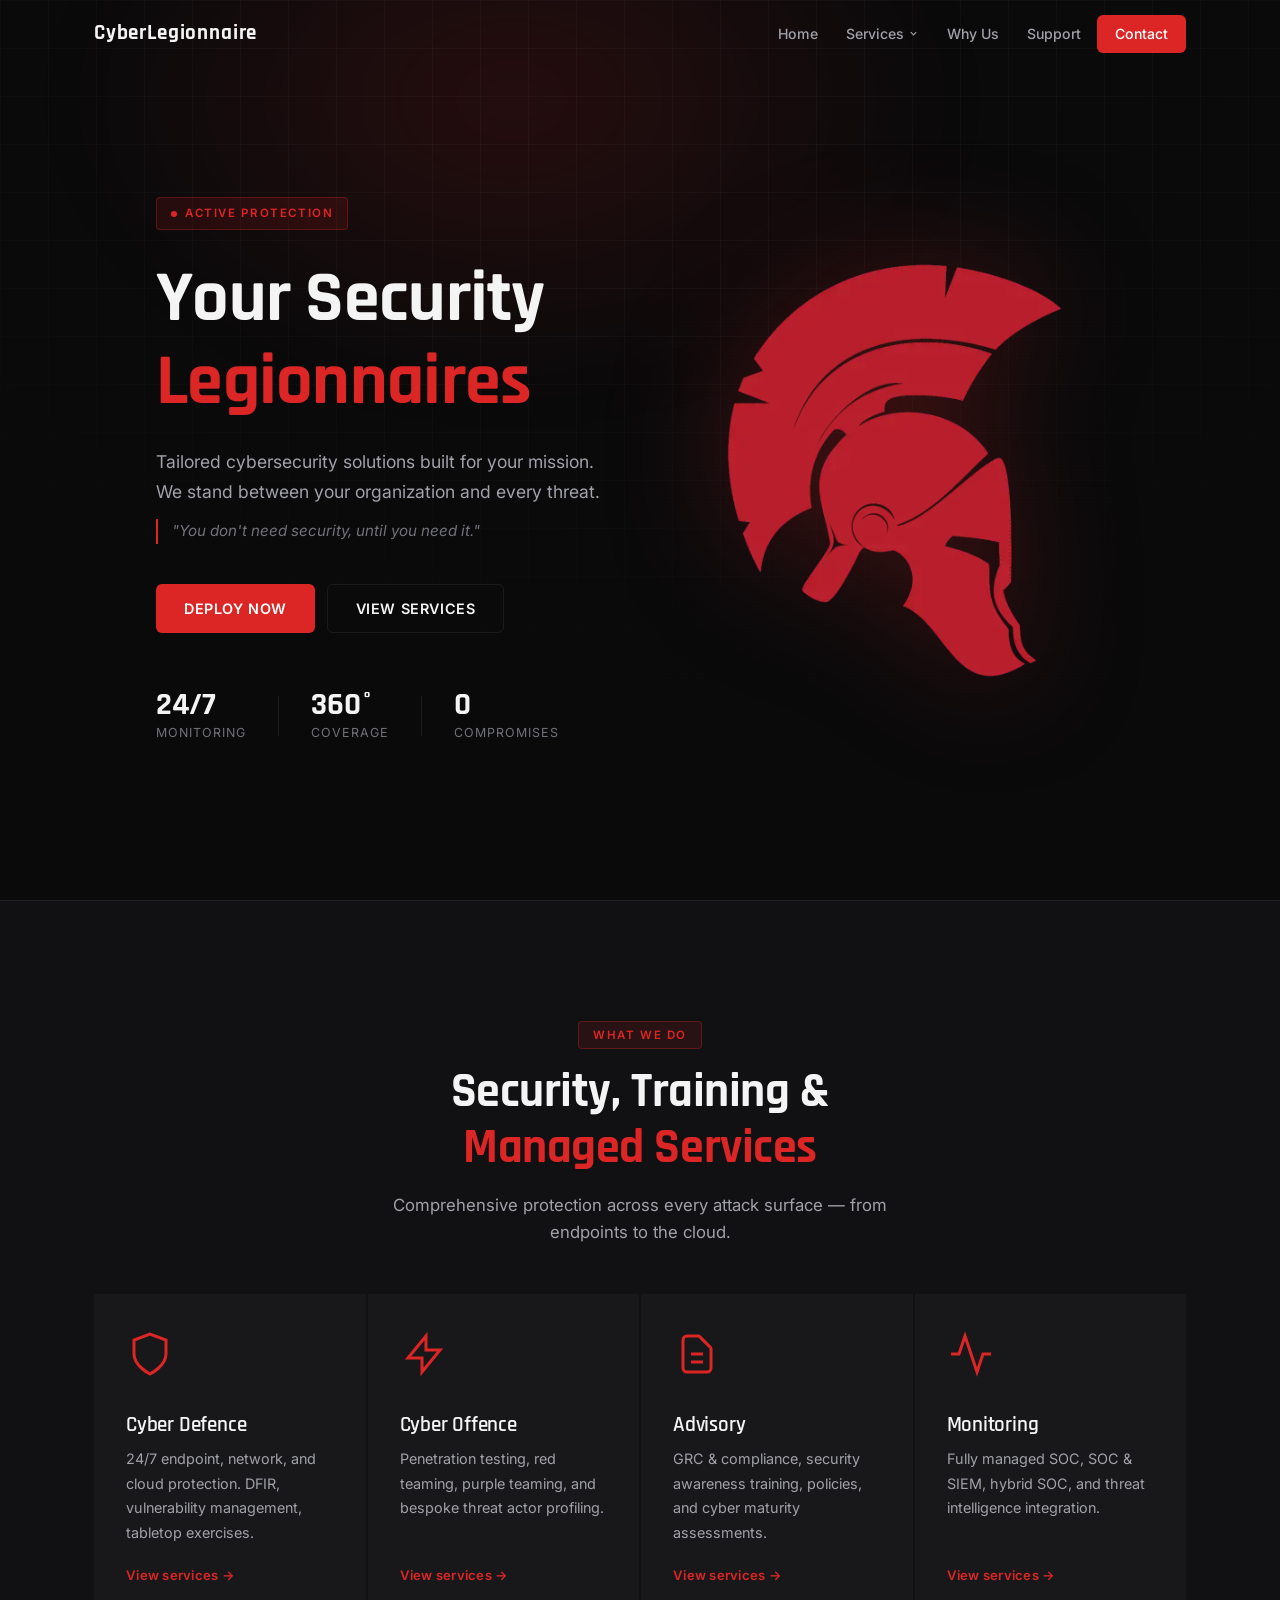
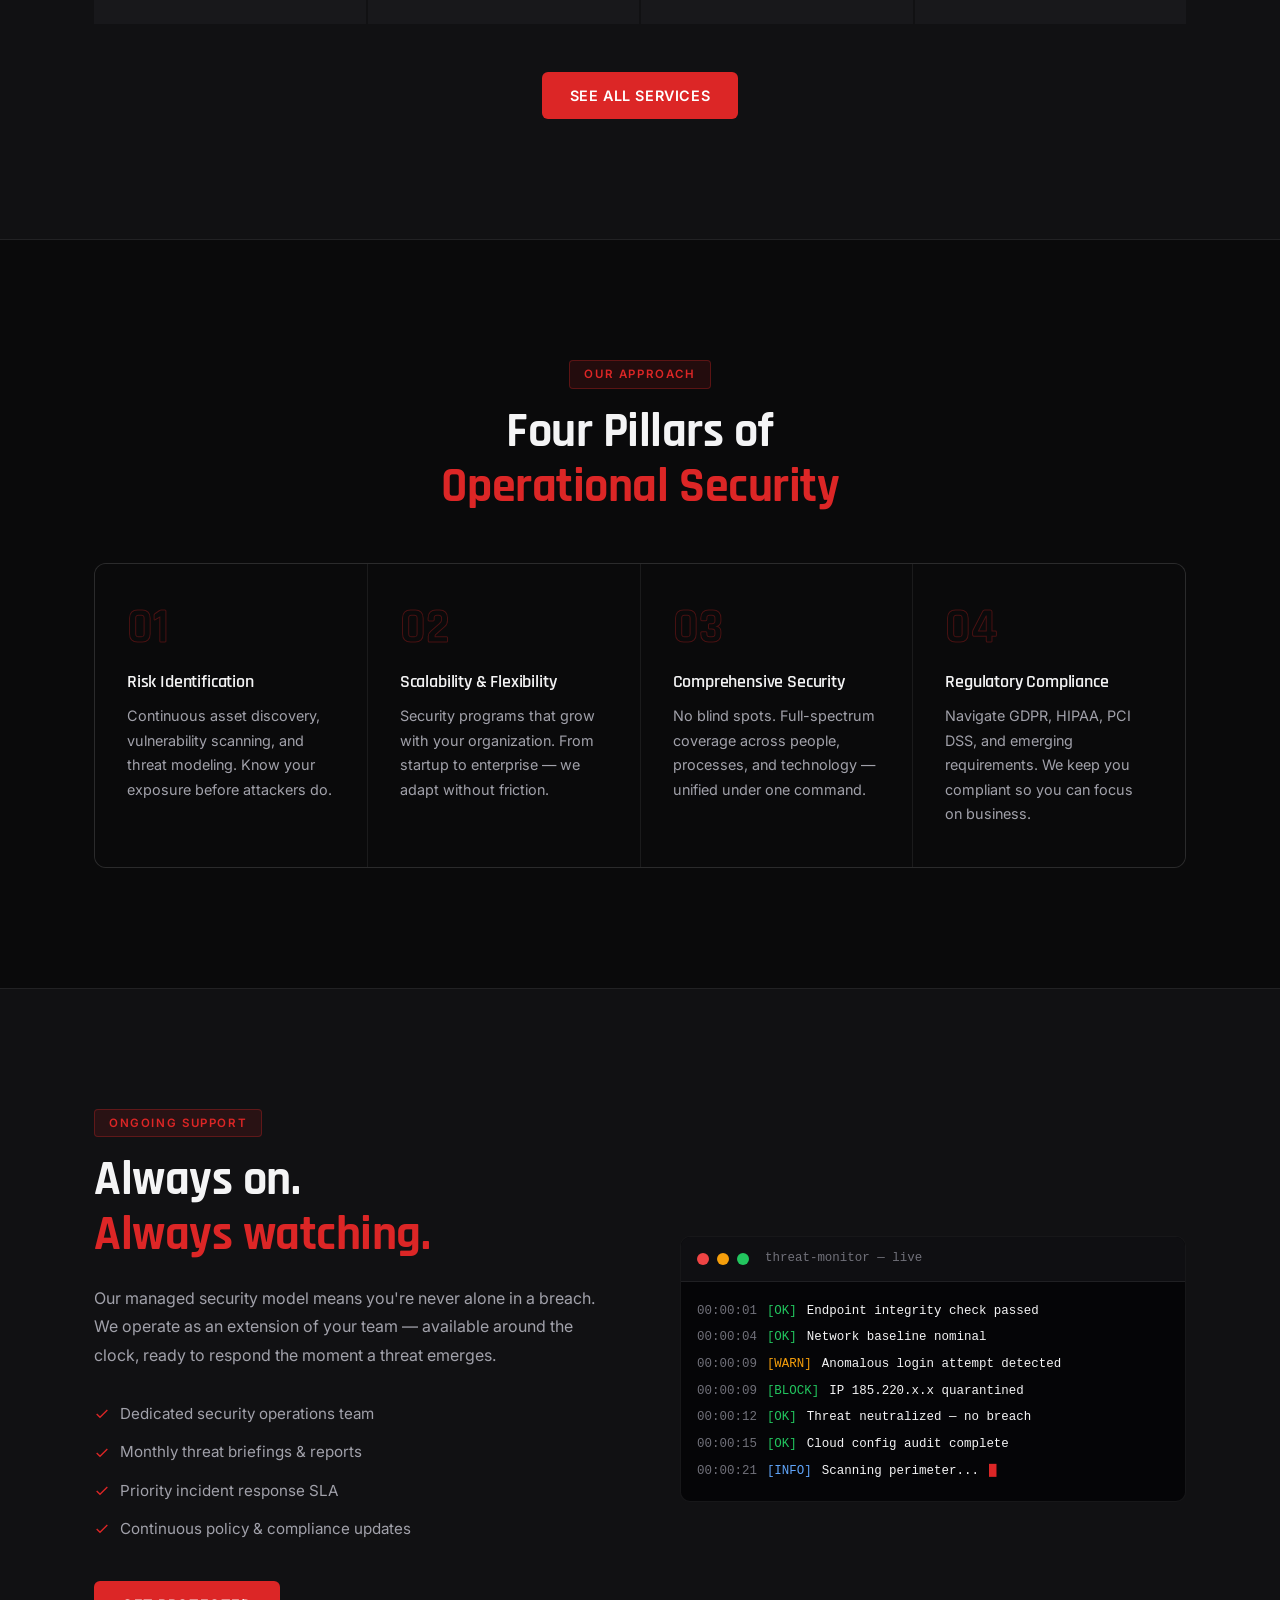
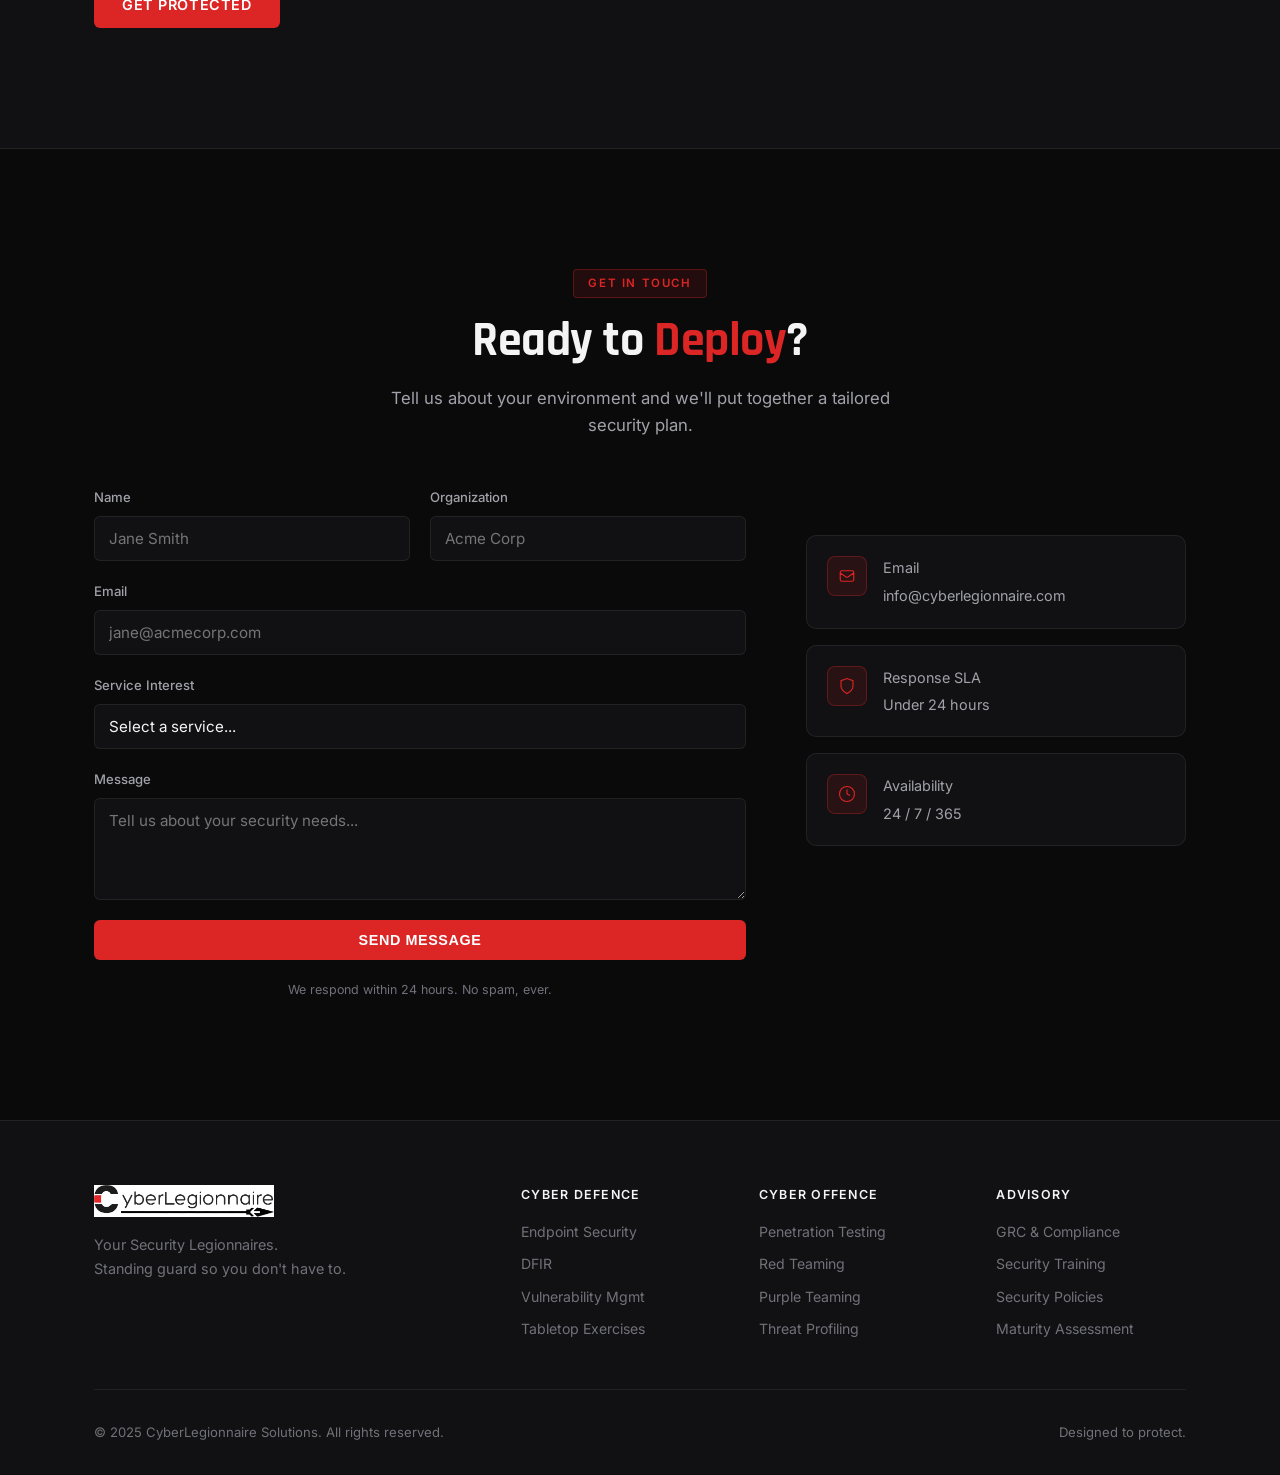
==== commit 870c31be: "Remove nav logo, add 4 service sub-pages with dropdown nav" ====
--- a/index.html
+++ b/index.html
@@ -15,15 +15,21 @@
   <!-- NAV -->
   <nav class="nav" id="nav">
     <div class="nav-inner">
-      <a href="#home" class="nav-logo">
-        <img src="logo.webp" alt="CyberLegionnaire" />
-      </a>
+      <a href="index.html" class="nav-logo-text">CyberLegionnaire</a>
       <button class="nav-toggle" id="navToggle" aria-label="Toggle menu">
         <span></span><span></span><span></span>
       </button>
       <ul class="nav-links" id="navLinks">
         <li><a href="index.html">Home</a></li>
-        <li><a href="services.html">Services</a></li>
+        <li class="has-dropdown">
+          <a href="services.html">Services <svg viewBox="0 0 24 24" fill="none" stroke="currentColor" stroke-width="2.5" width="11" height="11"><polyline points="6 9 12 15 18 9"/></svg></a>
+          <ul class="dropdown">
+            <li><a href="defence.html">Cyber Defence</a></li>
+            <li><a href="offence.html">Cyber Offence</a></li>
+            <li><a href="advisory.html">Advisory</a></li>
+            <li><a href="monitoring.html">Monitoring</a></li>
+          </ul>
+        </li>
         <li><a href="#pillars">Why Us</a></li>
         <li><a href="#support">Support</a></li>
         <li><a href="#contact" class="nav-cta">Contact</a></li>
--- a/style.css
+++ b/style.css
@@ -119,6 +119,14 @@
   gap: 32px;
 }
 .nav-logo img { height: 36px; display: block; }
+.nav-logo-text {
+  font-family: var(--font-head);
+  font-size: 1.3rem;
+  font-weight: 700;
+  letter-spacing: 0.04em;
+  color: var(--text);
+  white-space: nowrap;
+}
 .nav-links {
   display: flex;
   align-items: center;
@@ -392,6 +400,51 @@
   font-weight: 600;
   color: var(--red);
   letter-spacing: 0.02em;
+}
+
+/* ── SERVICE DETAIL PAGES ───────────────────────────────────────────────── */
+.service-detail-grid {
+  display: grid;
+  grid-template-columns: 1fr 1fr;
+  gap: 2px;
+}
+.service-detail-card {
+  background: var(--bg-3);
+  padding: 48px 40px;
+  transition: background 0.2s;
+}
+.service-detail-card:hover { background: #1c1c1f; }
+.service-detail-card h2 {
+  font-size: 1.6rem;
+  margin: 20px 0 14px;
+}
+.service-detail-card p {
+  color: var(--text-2);
+  line-height: 1.8;
+  margin-bottom: 24px;
+}
+.service-icon.large { width: 56px; height: 56px; }
+.detail-list {
+  list-style: none;
+  display: flex;
+  flex-direction: column;
+  gap: 10px;
+}
+.detail-list li {
+  display: flex;
+  align-items: flex-start;
+  gap: 10px;
+  font-size: 0.9rem;
+  color: var(--text-2);
+  line-height: 1.5;
+}
+.detail-list li::before {
+  content: '';
+  width: 5px; height: 5px;
+  border-radius: 50%;
+  background: var(--red);
+  flex-shrink: 0;
+  margin-top: 7px;
 }
 
 /* ── CTA STRIP ──────────────────────────────────────────────────────────── */
@@ -714,6 +767,7 @@
 
   .services-grid { grid-template-columns: 1fr; }
   .service-card.featured { grid-column: auto; grid-row: auto; }
+  .service-detail-grid { grid-template-columns: 1fr; }
 
   .pillars-grid { grid-template-columns: 1fr; }
   .support-inner { grid-template-columns: 1fr; gap: 48px; }
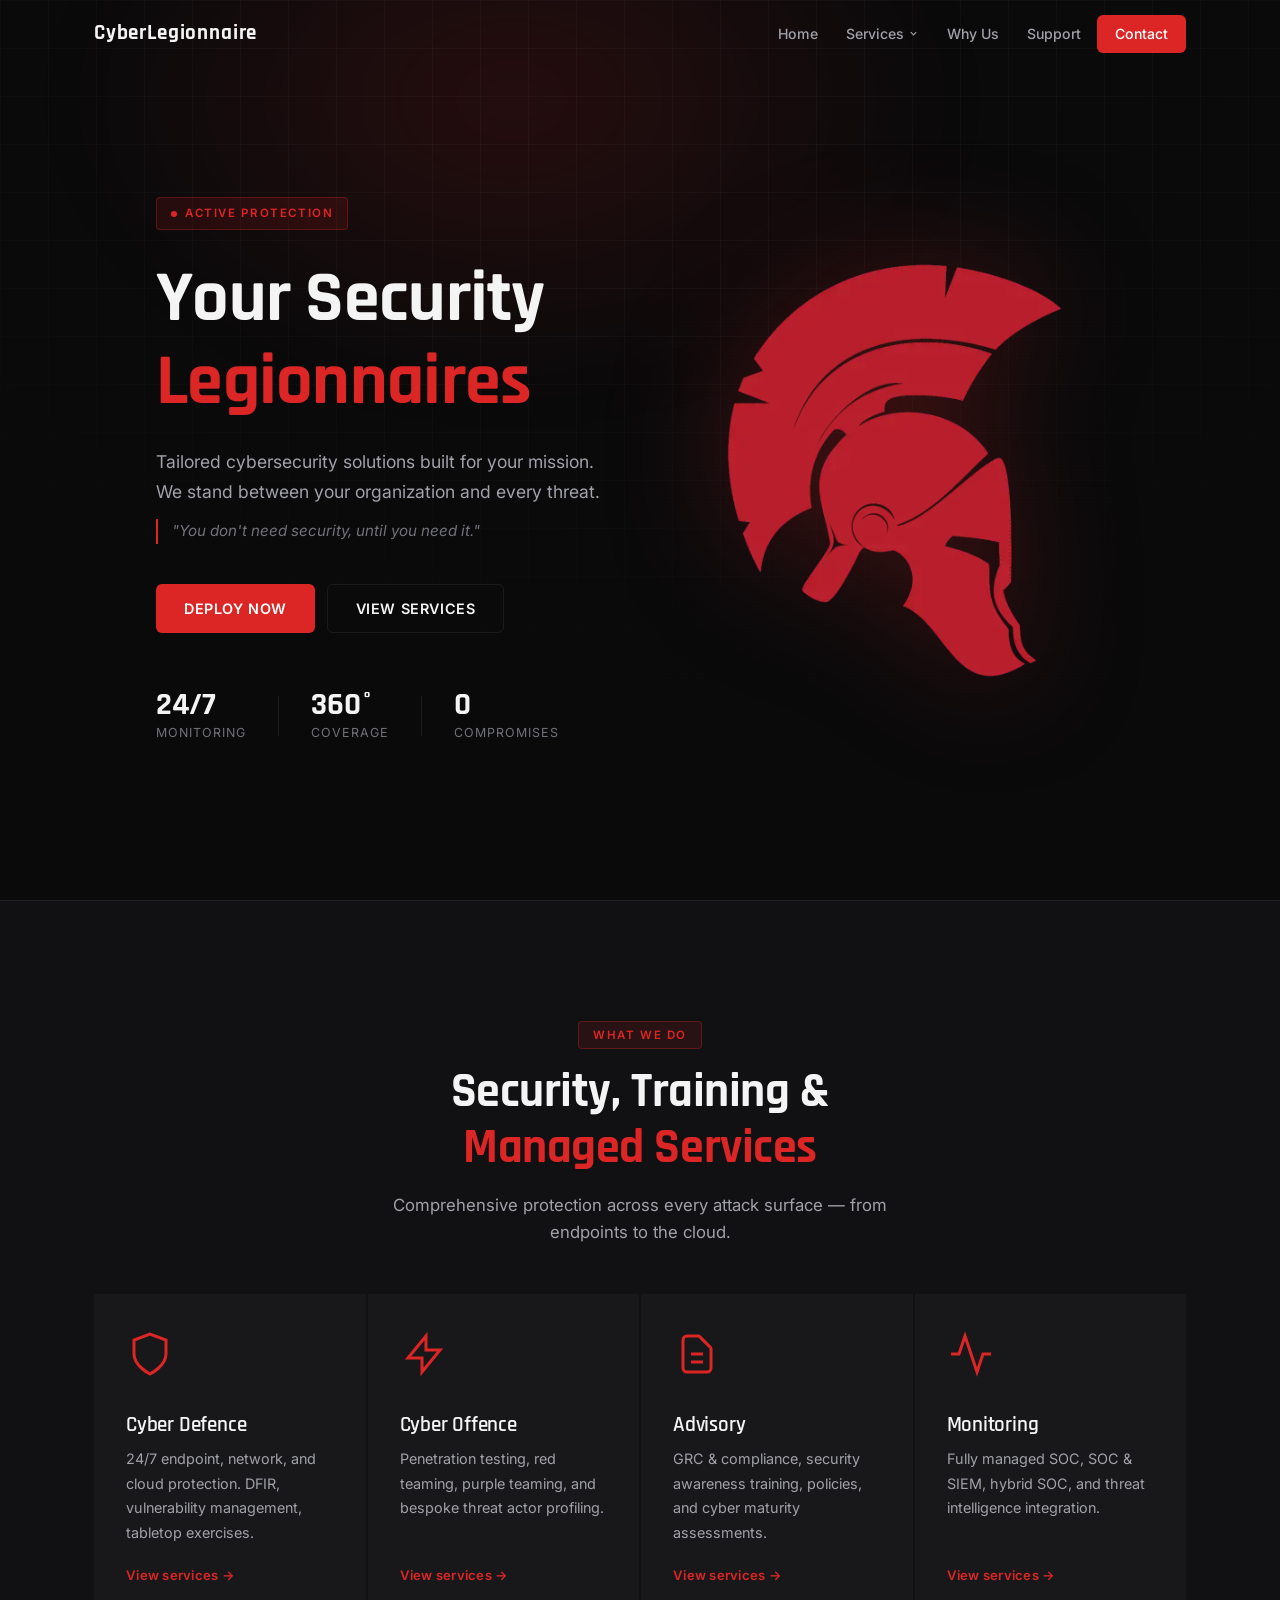
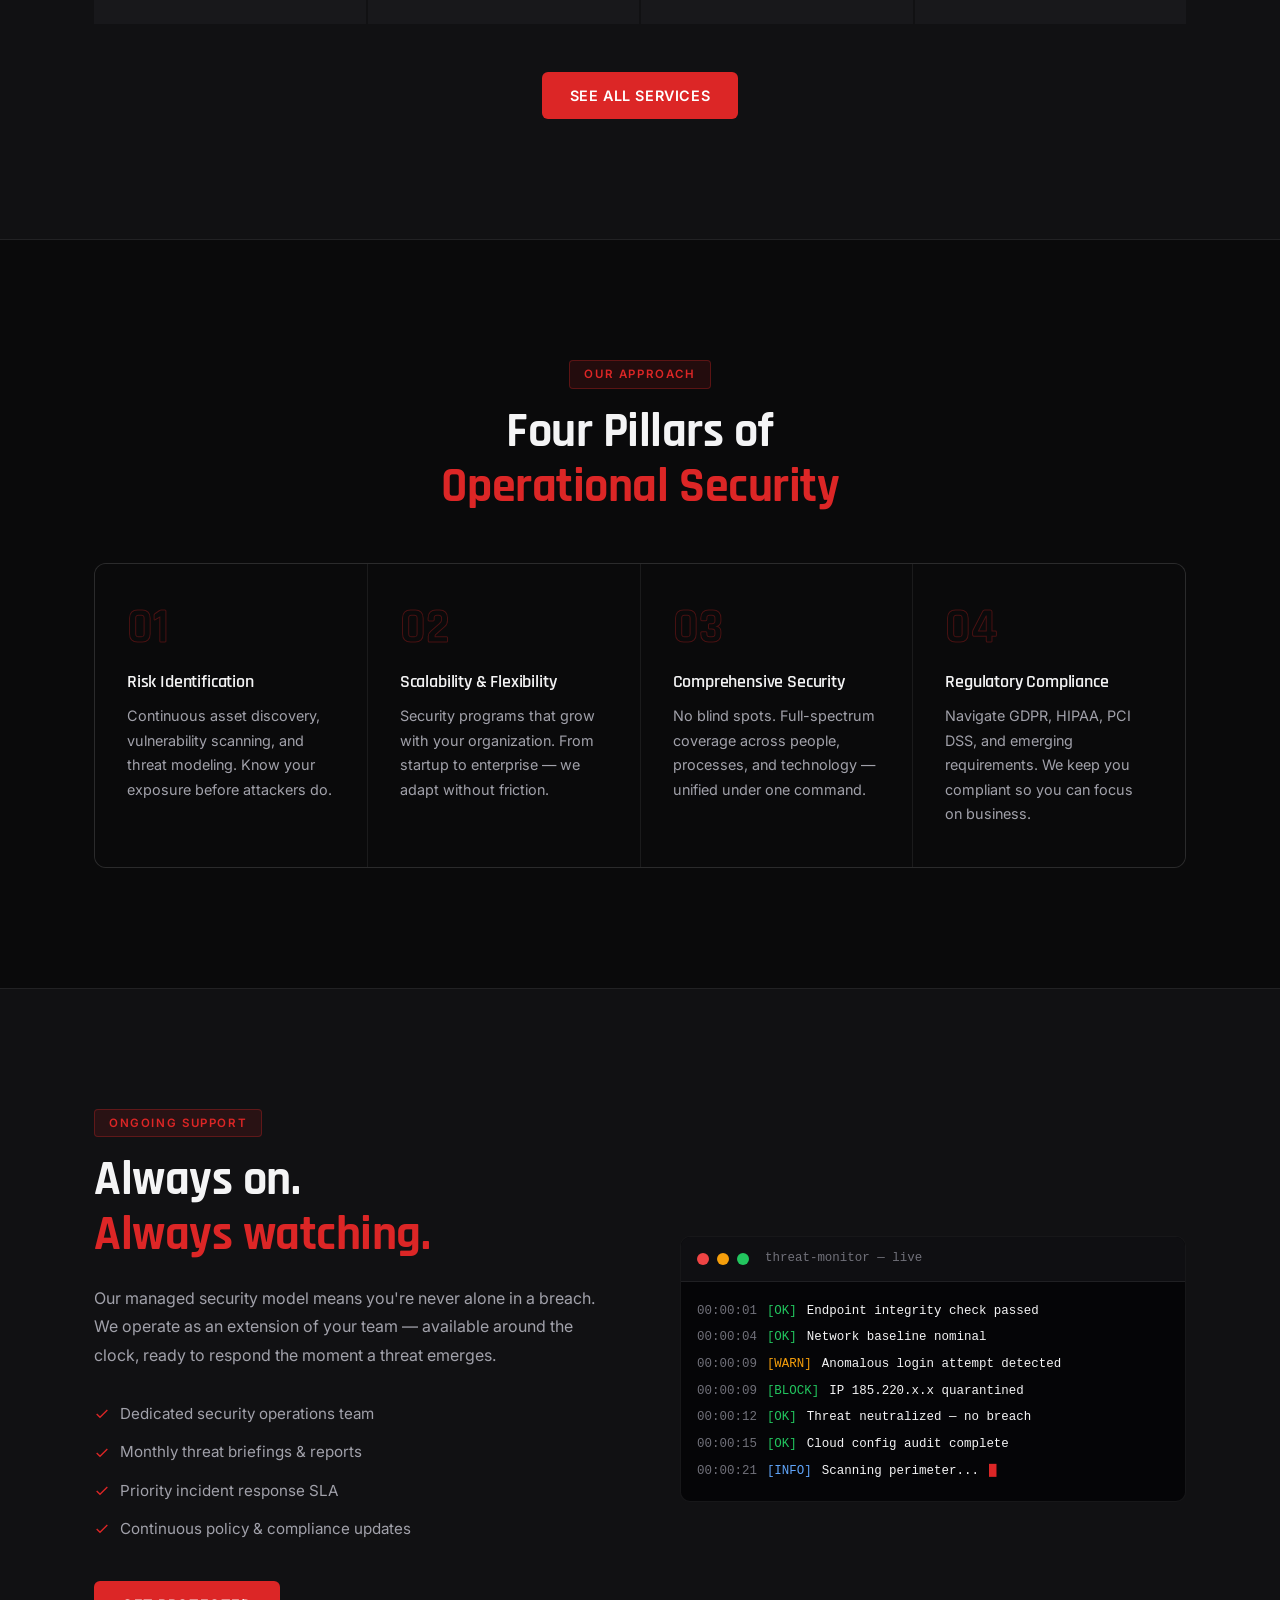
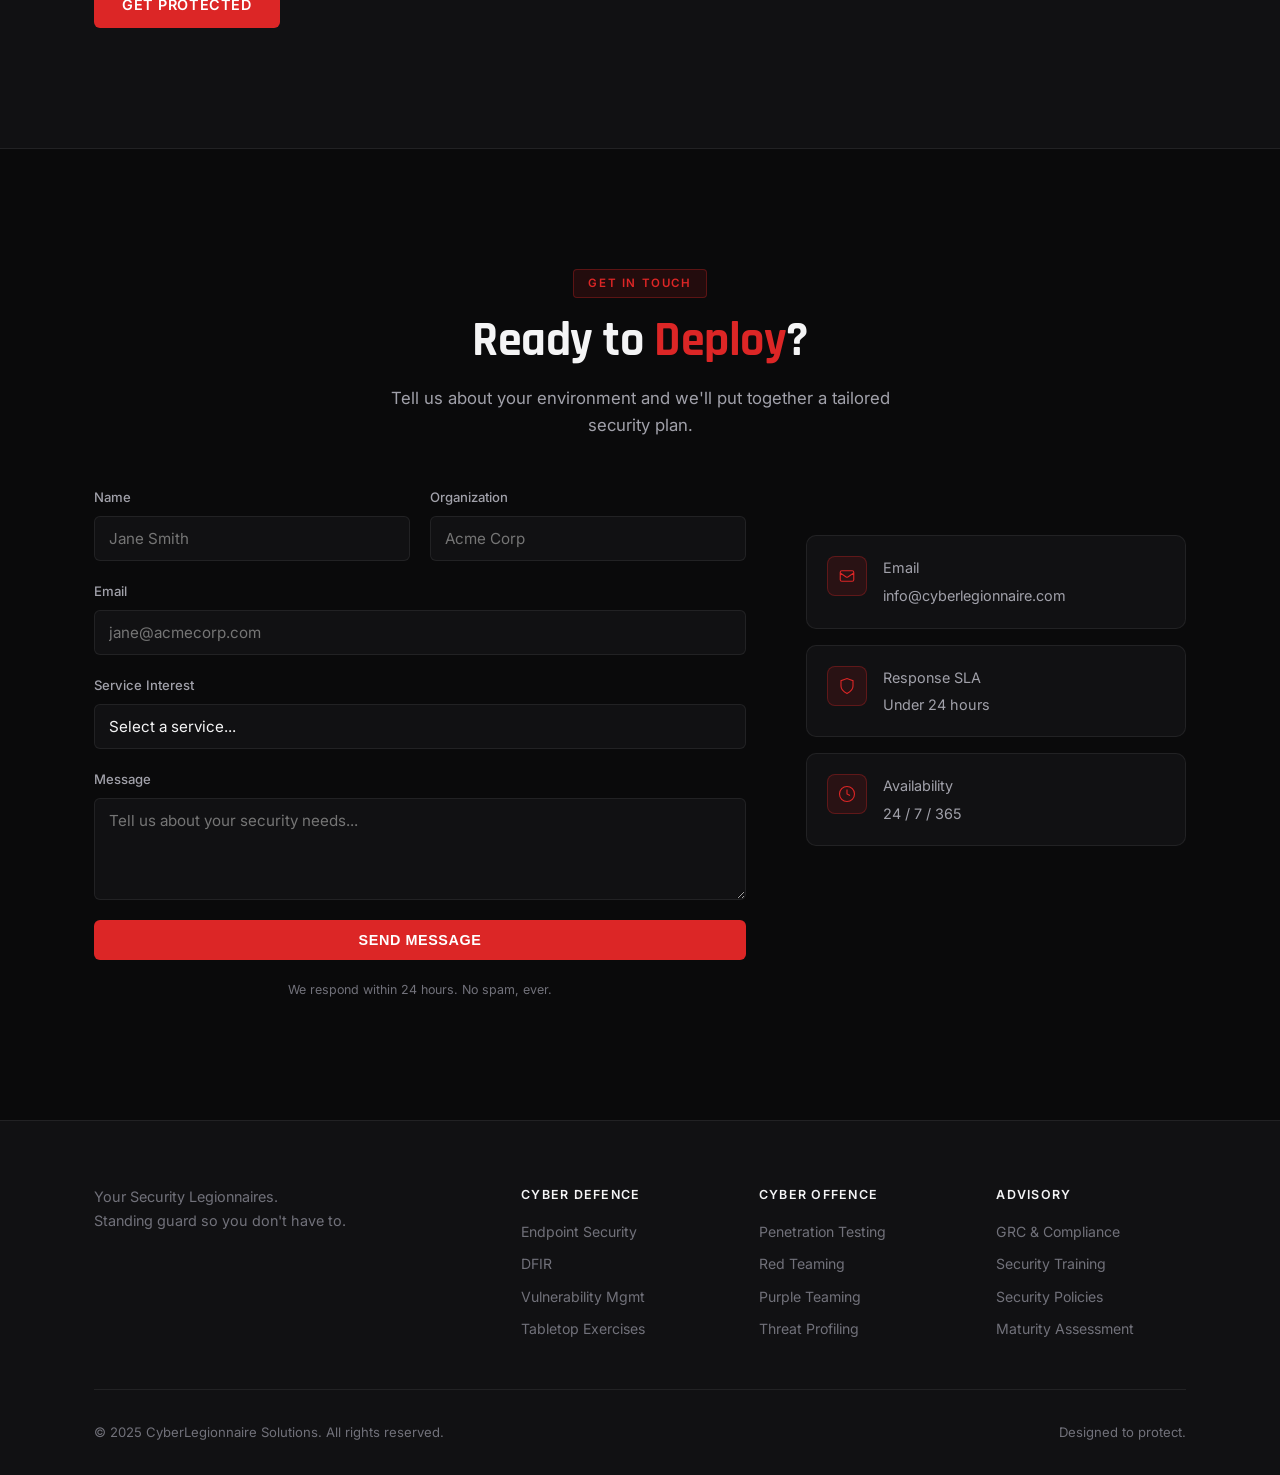
==== commit ed1675a6: "Remove logo.webp from all footers" ====
--- a/index.html
+++ b/index.html
@@ -327,7 +327,7 @@
     <div class="container">
       <div class="footer-inner">
         <div class="footer-brand">
-          <img src="logo.webp" alt="CyberLegionnaire" />
+
           <p>Your Security Legionnaires.<br />Standing guard so you don't have to.</p>
         </div>
         <div class="footer-links">
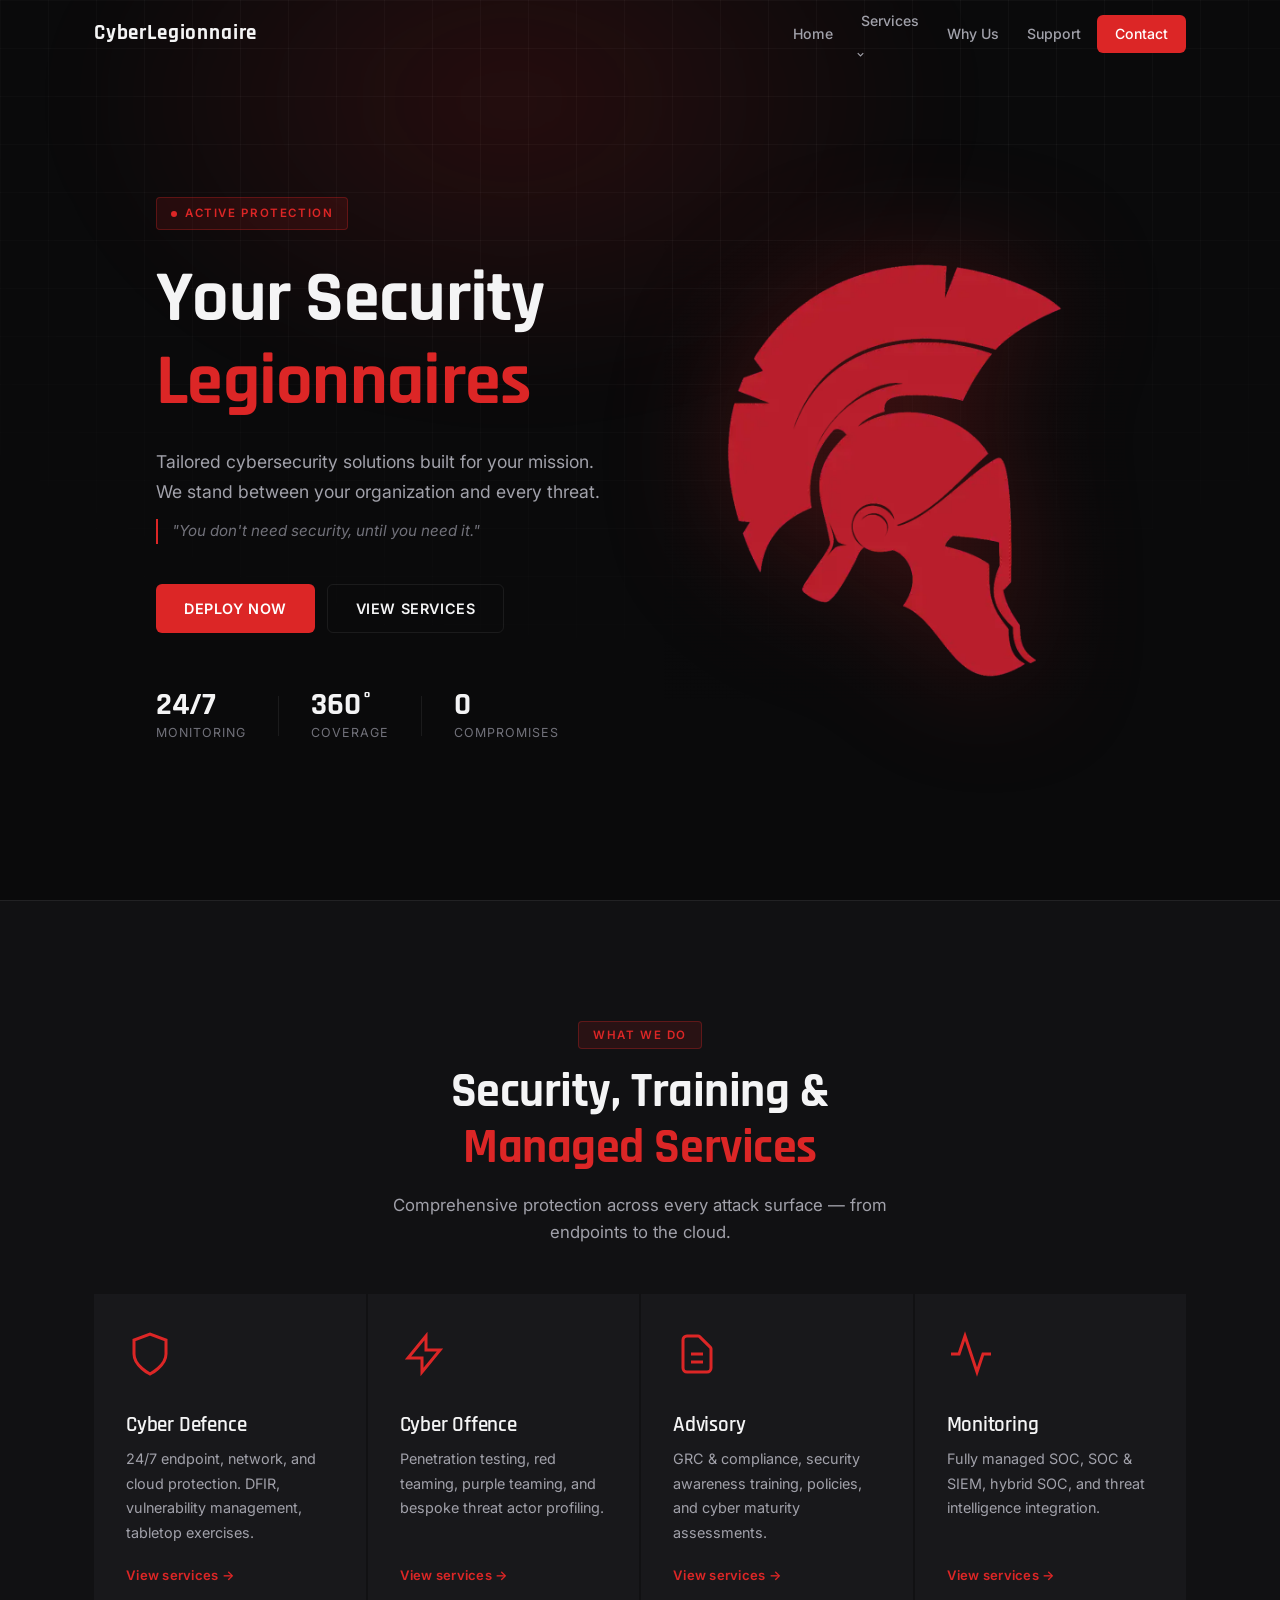
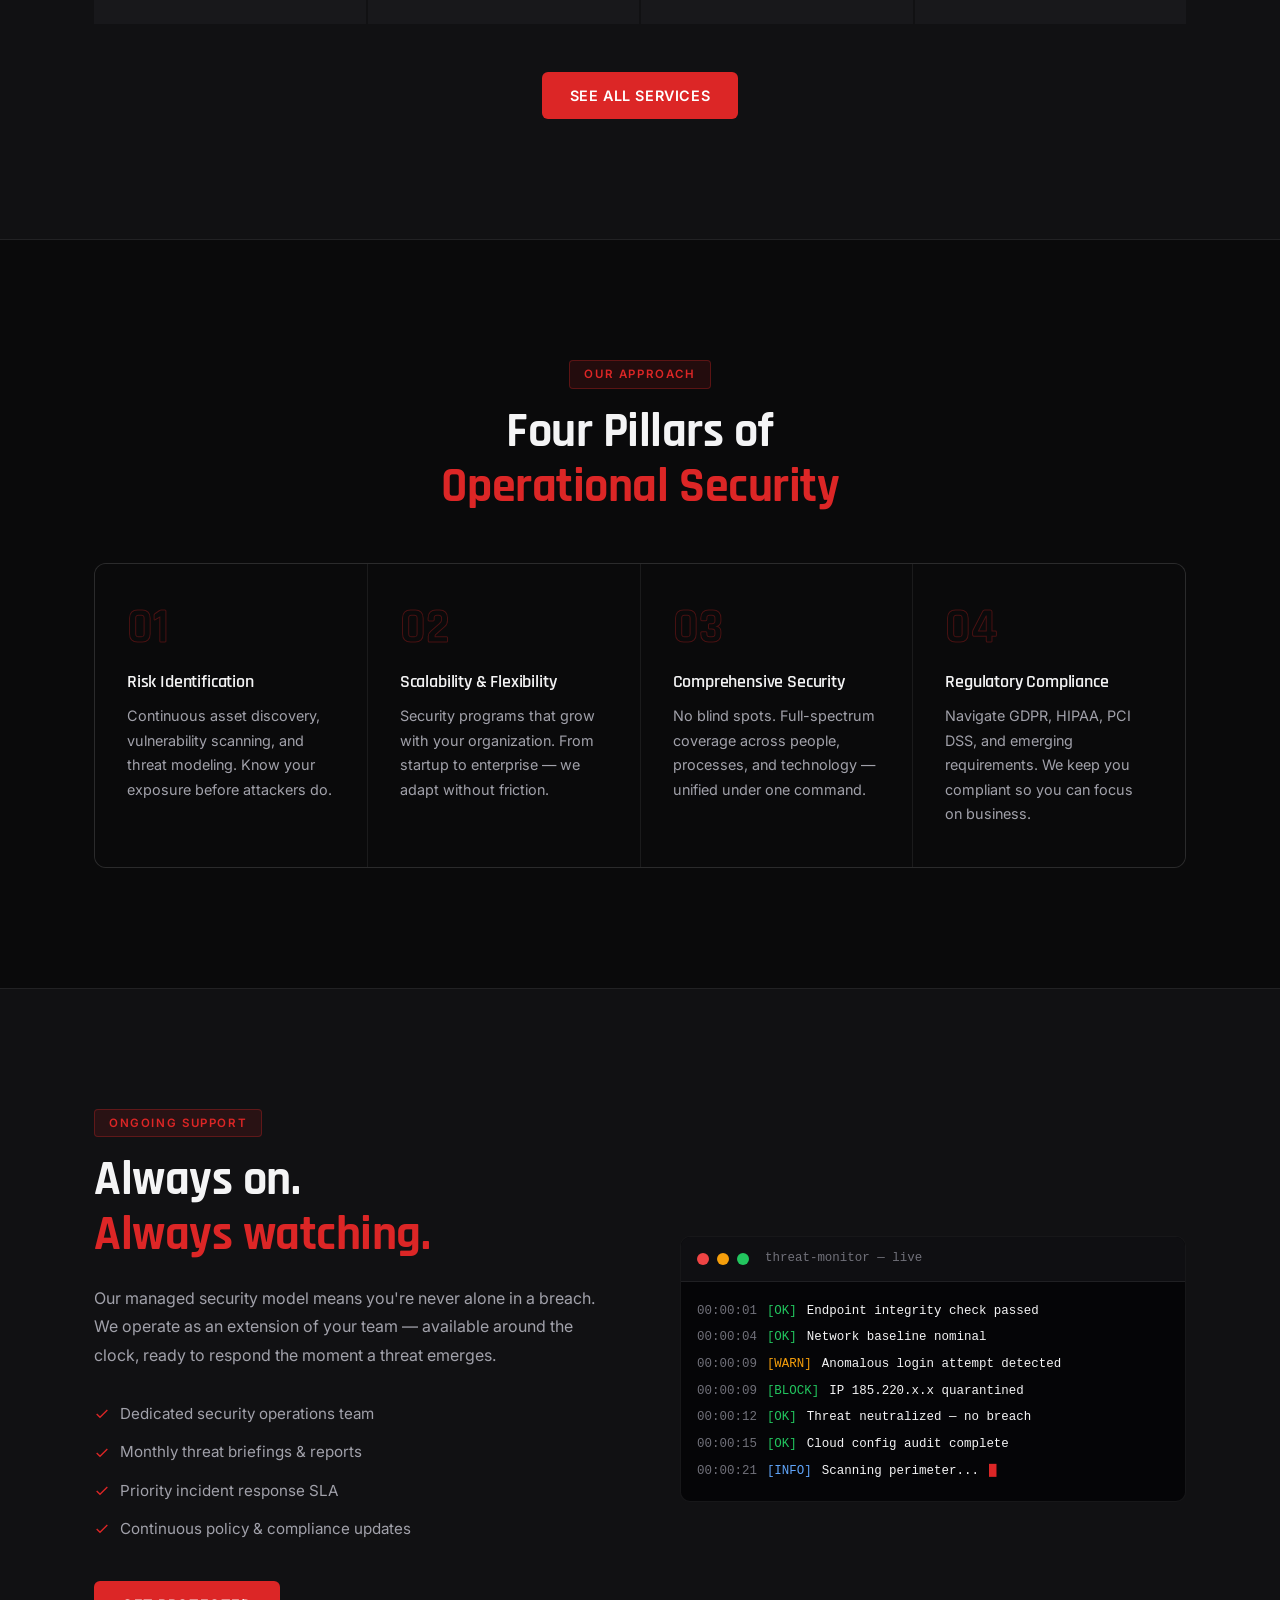
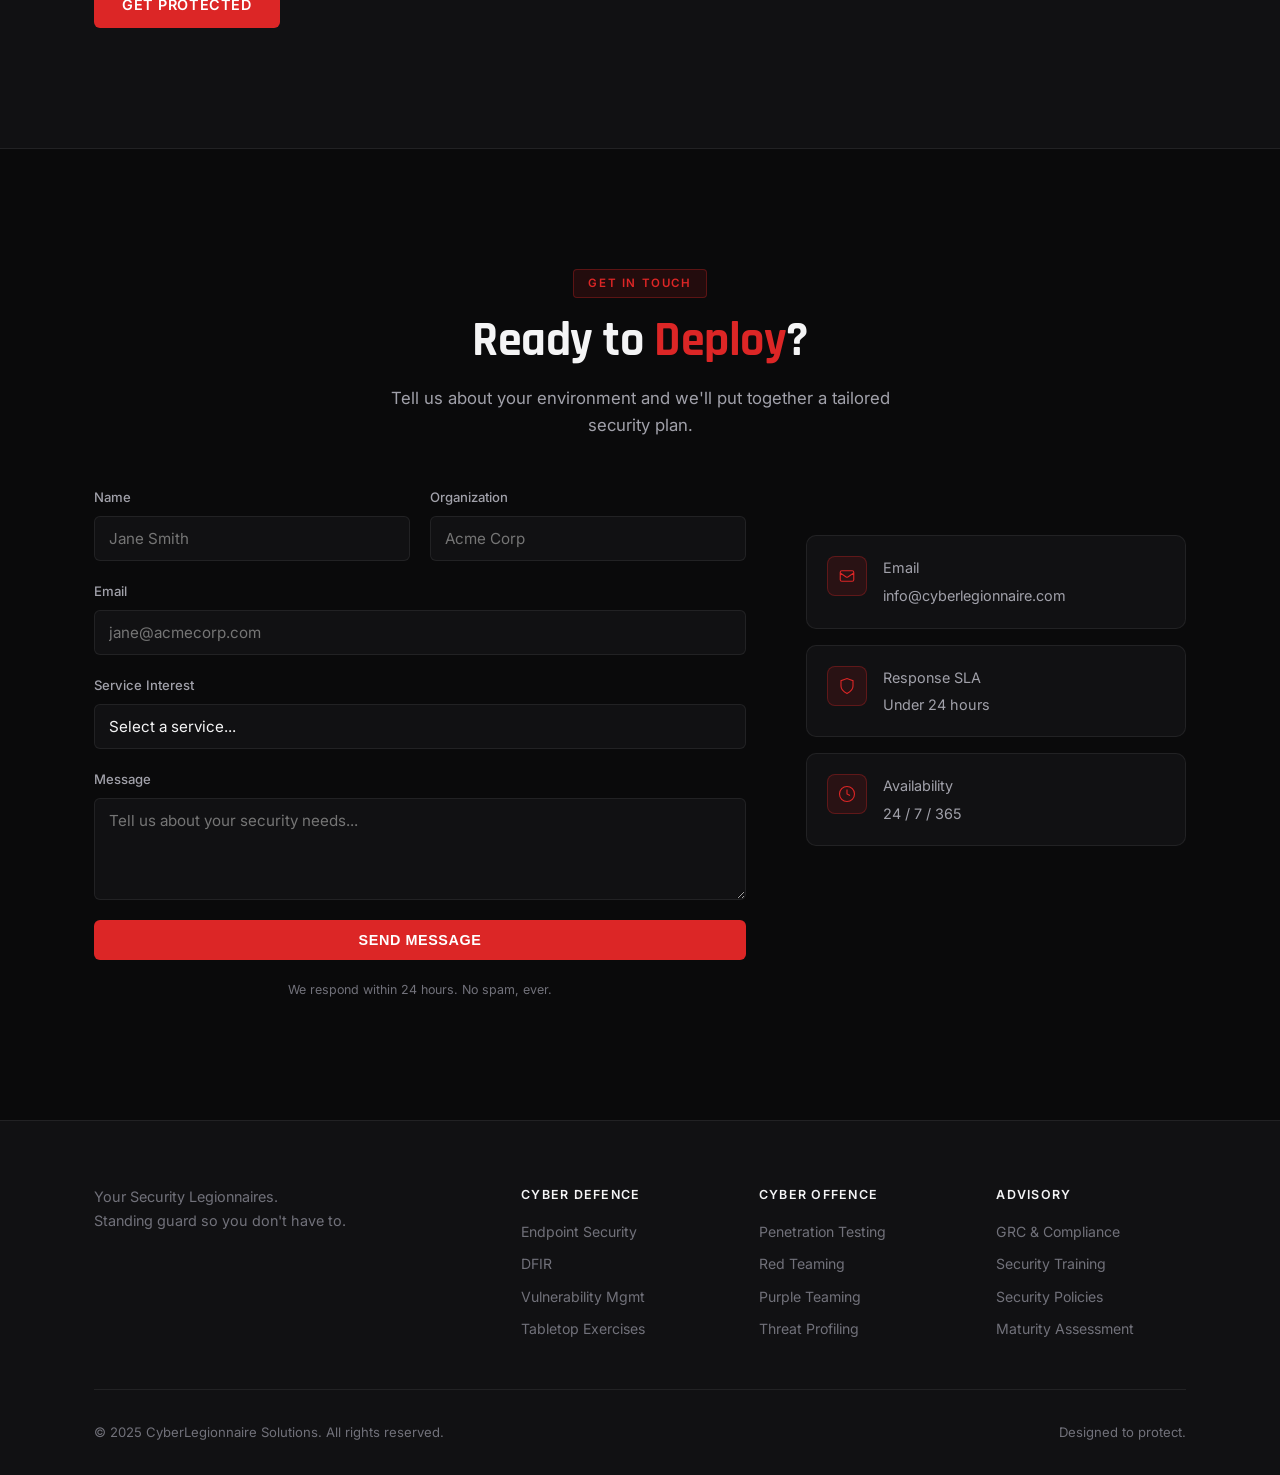
==== commit 79a88178: "Fix dropdown: separate chevron button, pointerdown close, bfcache reset" ====
--- a/index.html
+++ b/index.html
@@ -22,7 +22,7 @@
       <ul class="nav-links" id="navLinks">
         <li><a href="index.html">Home</a></li>
         <li class="has-dropdown">
-          <a href="services.html">Services <svg viewBox="0 0 24 24" fill="none" stroke="currentColor" stroke-width="2.5" width="11" height="11"><polyline points="6 9 12 15 18 9"/></svg></a>
+          <a href="services.html">Services</a><button class="dropdown-toggle" aria-label="Open services menu"><svg viewBox="0 0 24 24" fill="none" stroke="currentColor" stroke-width="2.5" width="11" height="11"><polyline points="6 9 12 15 18 9"/></svg></button>
           <ul class="dropdown">
             <li><a href="defence.html">Cyber Defence</a></li>
             <li><a href="offence.html">Cyber Offence</a></li>
--- a/style.css
+++ b/style.css
@@ -154,12 +154,13 @@
 }
 .nav-links .nav-cta:hover { background: var(--red-dark) !important; }
 
-/* Dropdown */
-.has-dropdown:hover .dropdown { display: block; }
+/* Dropdown — click to open, click outside to close */
 .dropdown {
-  display: none;
+  visibility: hidden;
+  opacity: 0;
+  pointer-events: none;
   position: absolute;
-  top: calc(100% + 4px);
+  top: 100%;
   left: 0;
   min-width: 240px;
   background: #0f0f12;
@@ -168,6 +169,14 @@
   padding: 8px;
   list-style: none;
   box-shadow: 0 16px 48px rgba(0,0,0,0.5);
+  transition: opacity 0.2s ease, visibility 0.2s ease, transform 0.2s ease;
+  transform: translateY(-6px);
+}
+.has-dropdown.open .dropdown {
+  visibility: visible;
+  opacity: 1;
+  pointer-events: auto;
+  transform: translateY(0);
 }
 .dropdown li a {
   display: block;
@@ -191,6 +200,21 @@
   border-top: 1px solid var(--border);
   padding-top: 12px;
 }
+
+.dropdown-toggle {
+  background: none;
+  border: none;
+  cursor: pointer;
+  color: var(--text-2);
+  padding: 4px 6px;
+  display: inline-flex;
+  align-items: center;
+  vertical-align: middle;
+  border-radius: 4px;
+  transition: color 0.2s, background 0.15s;
+}
+.dropdown-toggle:hover { color: var(--text); background: rgba(255,255,255,0.06); }
+.has-dropdown.open .dropdown-toggle { color: var(--text); }
 
 .nav-toggle {
   display: none;
